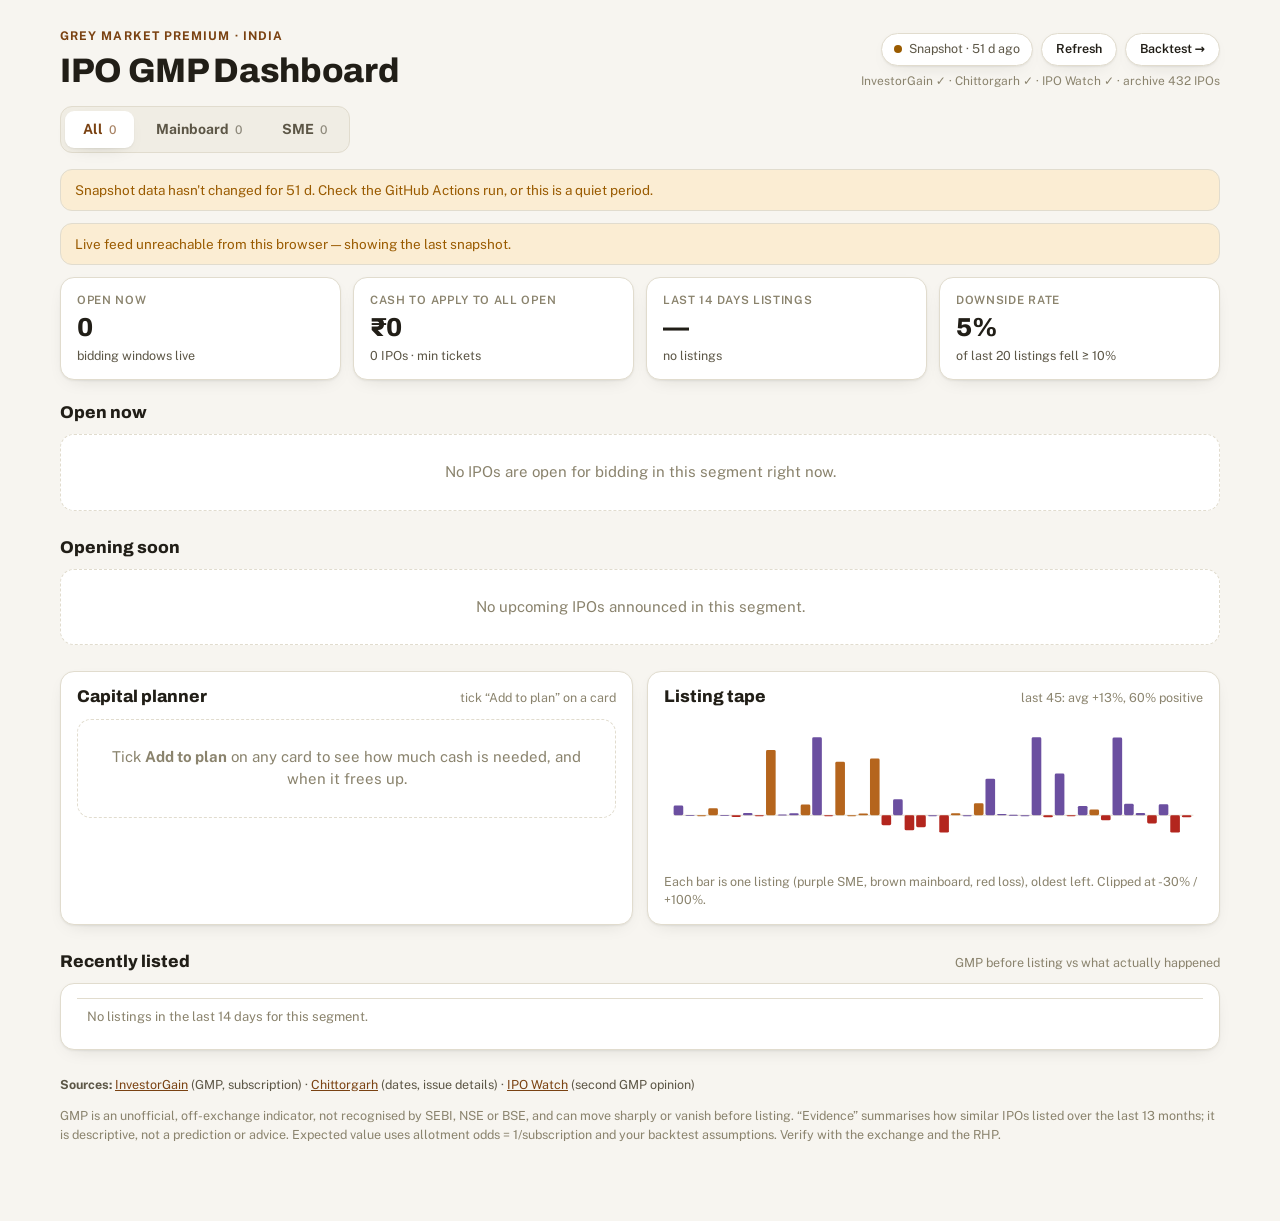
==== index.html @ 34627a01 "Upgrade dashboard and backtest: segment-split, factors, evidence cards - build_archive.py: parse fin" ====
<!doctype html>
<html lang="en">
<head>
<meta charset="utf-8">
<meta name="viewport" content="width=device-width,initial-scale=1">
<title>IPO GMP Dashboard</title>
<meta name="description" content="Live grey market premium, allotment odds and historical evidence for Indian mainboard and SME IPOs.">
<link rel="preconnect" href="https://fonts.googleapis.com">
<link rel="preconnect" href="https://fonts.gstatic.com" crossorigin>
<link href="https://fonts.googleapis.com/css2?family=Archivo:wght@600;700;800&family=Public+Sans:wght@400;500;600;700&family=IBM+Plex+Mono:wght@500;600&display=swap" rel="stylesheet">
<style>
:root{
  --bg:#F7F5F0;--surface:#fff;--alt:#F0EDE4;--line:#E1DCCE;
  --ink:#211E17;--ink2:#5C5646;--ink3:#8A836D;
  --accent:#B5651D;--accent-ink:#7A4212;--accent-soft:#F1E1CB;
  --good:#1E8E5A;--good-soft:#DCF3E7;--bad:#B3261E;--bad-soft:#F8DEDC;
  --warn:#9A5B00;--warn-soft:#FBEDD3;--blue:#2563EB;--blue-soft:#DCE6FD;--sme:#6B4FA0;--sme-soft:#EAE3F6;
  --shadow:0 1px 2px rgba(33,30,23,.06),0 6px 20px -12px rgba(33,30,23,.25);
}
@media (prefers-color-scheme:dark){:root{
  --bg:#17150F;--surface:#1F1C15;--alt:#272319;--line:#38321F;
  --ink:#F3EFE4;--ink2:#C7C0AC;--ink3:#9A9279;
  --accent:#E0913E;--accent-ink:#F6C387;--accent-soft:#3A2A15;
  --good:#4ADE80;--good-soft:#173423;--bad:#F2857D;--bad-soft:#3A1E1B;
  --warn:#E3B34A;--warn-soft:#3A2C10;--blue:#7FA8FF;--blue-soft:#1B2740;--sme:#B7A0F0;--sme-soft:#2A2340;
  --shadow:0 1px 2px rgba(0,0,0,.3),0 6px 20px -12px rgba(0,0,0,.6);
}}
*{box-sizing:border-box}
html,body{margin:0}
body{background:var(--bg);color:var(--ink);font:15px/1.5 "Public Sans",ui-sans-serif,system-ui,-apple-system,sans-serif;-webkit-font-smoothing:antialiased}
.num{font-family:"IBM Plex Mono",ui-monospace,Menlo,monospace;font-variant-numeric:tabular-nums}
a{color:var(--accent-ink)}
button{font:inherit;color:inherit}
:focus-visible{outline:2px solid var(--accent);outline-offset:2px}
.wrap{max-width:1200px;margin:0 auto;padding:24px 20px 64px}
h1{font:800 clamp(26px,3.4vw,34px)/1.15 Archivo,system-ui,sans-serif;letter-spacing:-.01em;margin:4px 0 0}
h2{font:800 17px/1.3 Archivo,system-ui,sans-serif;margin:0}
.eyebrow{font-size:12px;letter-spacing:.09em;text-transform:uppercase;color:var(--accent-ink);font-weight:700}
.sub{font-size:12.5px;color:var(--ink3)}
.muted{color:var(--ink3)}

/* top */
.top{display:flex;flex-wrap:wrap;gap:16px;align-items:flex-end;justify-content:space-between;margin-bottom:16px}
.status-box{display:flex;flex-direction:column;align-items:flex-end;gap:6px}
.pills{display:flex;flex-wrap:wrap;gap:8px;justify-content:flex-end}
.pill-live{display:inline-flex;align-items:center;gap:7px;background:var(--surface);border:1px solid var(--line);border-radius:100px;padding:6px 12px;font-size:12.5px;color:var(--ink2);box-shadow:var(--shadow)}
.dot{width:8px;height:8px;border-radius:50%;background:var(--ink3)}
.dot.on{background:var(--good);animation:pulse 2.4s ease-in-out infinite}
.dot.warn{background:var(--warn)}
@keyframes pulse{50%{opacity:.35}}
@media (prefers-reduced-motion:reduce){.dot.on{animation:none}}
.btn{border:1px solid var(--line);background:var(--surface);border-radius:100px;padding:6px 14px;font-size:12.5px;font-weight:600;cursor:pointer;box-shadow:var(--shadow);text-decoration:none;color:var(--ink)}
.btn:hover{border-color:var(--accent)}
.btn[aria-busy=true]{opacity:.6;pointer-events:none}
.src{font-size:12px;color:var(--ink3)}
.src .bad{color:var(--bad);font-weight:600}
.banner{background:var(--warn-soft);color:var(--warn);border:1px solid var(--line);border-radius:12px;padding:10px 14px;font-size:13.5px;margin-bottom:12px}

/* segment toggle */
.tabs{display:inline-flex;background:var(--alt);border:1px solid var(--line);border-radius:12px;padding:4px;gap:4px;margin-bottom:16px}
.tabs button{border:0;background:transparent;color:var(--ink2);font-weight:700;font-size:14px;padding:8px 18px;border-radius:9px;cursor:pointer}
.tabs button.on{background:var(--surface);color:var(--accent-ink);box-shadow:var(--shadow)}
.tabs .c{font-weight:500;opacity:.65;margin-left:6px;font-size:12px}

/* pulse */
.pulse{display:grid;grid-template-columns:repeat(4,1fr);gap:12px;margin-bottom:22px}
@media (max-width:860px){.pulse{grid-template-columns:repeat(2,1fr)}}
.tile{background:var(--surface);border:1px solid var(--line);border-radius:14px;padding:14px 16px;box-shadow:var(--shadow);display:flex;flex-direction:column;gap:3px;min-width:0}
.tile .l{font-size:11.5px;color:var(--ink3);text-transform:uppercase;letter-spacing:.06em;font-weight:600}
.tile .v{font:800 26px/1.2 Archivo,sans-serif}
.tile .h{font-size:12.5px;color:var(--ink2);overflow:hidden;text-overflow:ellipsis;white-space:nowrap}
.good{color:var(--good)}.bad{color:var(--bad)}

/* sections */
.sec{margin-bottom:26px}
.sec-h{display:flex;align-items:baseline;gap:10px;margin:0 0 10px}
.sec-h .sub{margin-left:auto}
.cards{display:grid;grid-template-columns:repeat(auto-fill,minmax(min(330px,100%),1fr));gap:14px}
.cards>*,.two>*,.panel{min-width:0}
.card{background:var(--surface);border:1px solid var(--line);border-top:4px solid var(--accent);border-radius:14px;box-shadow:var(--shadow);padding:14px 16px;display:flex;flex-direction:column;gap:10px;min-width:0}
.card.sme{border-top-color:var(--sme)}
.card.compact{gap:6px}
.c-head{display:flex;flex-wrap:wrap;gap:6px 10px;align-items:baseline}
.c-name{font:800 17px/1.25 Archivo,sans-serif;overflow-wrap:anywhere}
.tag{font-size:11px;font-weight:700;padding:2px 8px;border-radius:100px;white-space:nowrap}
.t-main{background:var(--accent-soft);color:var(--accent-ink)}
.t-sme{background:var(--sme-soft);color:var(--sme)}
.when{margin-left:auto;font-size:12.5px;font-weight:700;color:var(--blue)}
.when.hot{color:var(--bad)}
.gmp{display:flex;flex-wrap:wrap;align-items:baseline;gap:8px 10px}
.gmp .big{font:800 30px/1 "IBM Plex Mono",monospace}
.chg{font-size:12.5px;font-weight:700;padding:2px 9px;border-radius:6px}
.pos{background:var(--good-soft);color:var(--good)}.neg{background:var(--bad-soft);color:var(--bad)}.zero{background:var(--alt);color:var(--ink3)}
.up{color:var(--good)}.dn{color:var(--bad)}
.meter{height:6px;border-radius:6px;background:var(--alt);overflow:hidden}
.meter i{display:block;height:100%;background:var(--accent)}
.meter-l{display:flex;justify-content:space-between;font-size:12px;color:var(--ink2);margin-bottom:3px}
.mini{display:grid;grid-template-columns:1fr 1fr;gap:4px 14px;font-size:12.5px;margin:0}
.mini dt{color:var(--ink3);font-size:11px;text-transform:uppercase;letter-spacing:.04em}
.mini dd{margin:0 0 4px;font-weight:600}
.evidence{font-size:12.5px;color:var(--ink2);background:var(--alt);border-radius:10px;padding:8px 10px;margin:0}
.evidence b{color:var(--ink)}
.flags{display:flex;flex-wrap:wrap;gap:6px}
.flag{font-size:11.5px;font-weight:600;padding:2px 9px;border-radius:100px;border:1px solid var(--line);color:var(--ink2)}
.flag.warn{background:var(--warn-soft);color:var(--warn);border-color:transparent}
.flag.bad{background:var(--bad-soft);color:var(--bad);border-color:transparent}
.flag.ok{background:var(--good-soft);color:var(--good);border-color:transparent}
.c-foot{display:flex;align-items:center;justify-content:space-between;gap:8px;font-size:12.5px;margin-top:auto}
.plan{display:inline-flex;gap:6px;align-items:center;cursor:pointer;font-weight:600}
.empty{padding:26px;text-align:center;color:var(--ink3);background:var(--surface);border:1px dashed var(--line);border-radius:14px}

/* tables + planner + tape */
.panel{background:var(--surface);border:1px solid var(--line);border-radius:14px;box-shadow:var(--shadow);padding:14px 16px}
.scroll{overflow-x:auto}
table{border-collapse:collapse;width:100%;font-size:13px}
th{font-size:11px;text-transform:uppercase;letter-spacing:.05em;color:var(--ink3);text-align:right;padding:8px 10px;background:var(--alt);white-space:nowrap}
td{padding:8px 10px;border-top:1px solid var(--line);text-align:right;white-space:nowrap}
th:first-child,td:first-child{text-align:left}
svg{width:100%;height:auto;display:block}
.two{display:grid;grid-template-columns:1fr 1fr;gap:14px}
@media (max-width:860px){.two{grid-template-columns:1fr}}
.sources{margin-top:22px;font-size:12.5px;color:var(--ink2)}
.sources .fine{color:var(--ink3)}
</style>
</head>
<body>
<div class="wrap">
  <header class="top">
    <div>
      <span class="eyebrow">Grey Market Premium &middot; India</span>
      <h1>IPO GMP Dashboard</h1>
    </div>
    <div class="status-box">
      <div class="pills">
        <span class="pill-live"><span class="dot" id="liveDot"></span><span id="liveTxt">Loading&hellip;</span></span>
        <button class="btn" id="refreshBtn" type="button">Refresh</button>
        <a class="btn" href="backtest.html">Backtest &rarr;</a>
      </div>
      <div class="src" id="srcLine"></div>
    </div>
  </header>

  <div class="tabs" id="seg" role="tablist" aria-label="Segment"></div>
  <div id="banner"></div>
  <section class="pulse" id="pulse" aria-label="Market pulse"></section>

  <section class="sec"><div class="sec-h"><h2>Open now</h2><span class="sub" id="openSub"></span></div><div class="cards" id="open"></div></section>
  <section class="sec"><div class="sec-h"><h2>Opening soon</h2><span class="sub" id="soonSub"></span></div><div class="cards" id="soon"></div></section>
  <section class="sec" id="awaitSec"><div class="sec-h"><h2>Closed, awaiting listing</h2></div><div class="cards" id="await"></div></section>

  <section class="sec two">
    <div class="panel"><div class="sec-h"><h2>Capital planner</h2><span class="sub">tick &ldquo;Add to plan&rdquo; on a card</span></div><div id="planner"></div></div>
    <div class="panel"><div class="sec-h"><h2>Listing tape</h2><span class="sub" id="tapeSub"></span></div><div id="tape"></div></div>
  </section>

  <section class="sec">
    <div class="sec-h"><h2>Recently listed</h2><span class="sub">GMP before listing vs what actually happened</span></div>
    <div class="panel scroll"><table id="listed"></table></div>
  </section>

  <div class="sources">
    <p><b>Sources:</b>
      <a href="https://www.investorgain.com/report/ipo-gmp-live/331/" target="_blank" rel="noopener">InvestorGain</a> (GMP, subscription) &middot;
      <a href="https://www.chittorgarh.com/" target="_blank" rel="noopener">Chittorgarh</a> (dates, issue details) &middot;
      <a href="https://ipowatch.in/ipo-grey-market-premium-latest-ipo-gmp/" target="_blank" rel="noopener">IPO Watch</a> (second GMP opinion)</p>
    <p class="fine">GMP is an unofficial, off-exchange indicator, not recognised by SEBI, NSE or BSE, and can move sharply or vanish before listing. &ldquo;Evidence&rdquo; summarises how similar IPOs listed over the last 13 months; it is descriptive, not a prediction or advice. Expected value uses allotment odds = 1/subscription and your backtest assumptions. Verify with the exchange and the RHP.</p>
  </div>
</div>

<script src="backtest.js"></script>
<script>
"use strict";
const B = window.Backtest;
const IST = "Asia/Kolkata", SNAP_EVERY = 5 * 60e3, LIVE_EVERY = 3 * 60e3, STALE_HOURS = 36;
const S = { snap: null, snapIpos: [], hist: {}, archive: [], rows: [], ipos: [], seg: "All",
  live: { on: true, ok: null, at: null, map: null }, plan: new Set() };
try { S.seg = localStorage.getItem("ipo-seg") || "All"; S.plan = new Set(JSON.parse(localStorage.getItem("ipo-plan") || "[]")); } catch (e) {}
const save = () => { try { localStorage.setItem("ipo-seg", S.seg); localStorage.setItem("ipo-plan", JSON.stringify([...S.plan])); } catch (e) {} };

/* ---------- helpers ---------- */
const $ = (id) => document.getElementById(id);
const esc = (s) => String(s ?? "").replace(/[&<>"']/g, (c) => ({ "&": "&amp;", "<": "&lt;", ">": "&gt;", '"': "&quot;", "'": "&#39;" }[c]));
const todayIST = () => new Intl.DateTimeFormat("en-CA", { timeZone: IST }).format(new Date());
const dnum = (iso) => Math.floor(Date.UTC(+iso.slice(0, 4), +iso.slice(5, 7) - 1, +iso.slice(8, 10)) / 864e5);
const dd = (iso) => iso ? new Date(iso + "T00:00:00Z").toLocaleDateString("en-IN", { day: "numeric", month: "short", timeZone: "UTC" }) : null;
const inr = (n) => n == null || isNaN(n) ? "—" : (n < 0 ? "-" : "") + "₹" + Math.abs(Number(n)).toLocaleString("en-IN", { maximumFractionDigits: Math.abs(n) < 100 && n % 1 ? 2 : 0 });
const cr = (n) => n == null ? "—" : "₹" + Number(n).toLocaleString("en-IN", { maximumFractionDigits: n >= 100 ? 0 : 1 }) + " Cr";
const pc = (n, d = 1) => n == null || isNaN(n) ? "—" : (n > 0 ? "+" : "") + n.toFixed(d) + "%";
const pr = (x) => x == null ? "—" : (x * 100).toFixed(0) + "%";
const sgn = (n) => n > 0 ? "pos" : n < 0 ? "neg" : "zero";
const ago = (ms) => { const m = Math.max(0, Math.round(ms / 60e3)); return m < 1 ? "just now" : m < 60 ? m + " min ago" : m < 2880 ? Math.round(m / 60) + " h ago" : Math.round(m / 1440) + " d ago"; };
const plain = (h) => new DOMParser().parseFromString(h || "", "text/html").body.textContent.replace(/\s+/g, " ").trim();
const num = (s) => { const m = String(s ?? "").match(/-?\d[\d,]*\.?\d*/); return m ? parseFloat(m[0].replace(/,/g, "")) : null; };
const safeUrl = (u) => { if (!u) return null; if (u.startsWith("/")) u = "https://ipowatch.in" + u; return /^https:\/\/(www\.)?(chittorgarh\.com|investorgain\.com|ipowatch\.in)\//.test(u) ? u : null; };
function span(a, b) { const [x, y] = [dd(a), dd(b)]; if (!x || !y) return x || y || ""; const [dx, mx] = x.split(" "), [dy, my] = y.split(" "); return mx === my ? `${dx}–${dy} ${my}` : `${x}–${y}`; }
function rel(iso, t) { const d = dnum(iso) - dnum(t); return d === 0 ? "today" : d === 1 ? "tomorrow" : d > 1 ? "in " + d + " days" : -d + " d ago"; }

function cfg() {
  let u = {}; try { u = JSON.parse(localStorage.getItem("ipo-bt-prefs2") || "{}"); } catch (e) {}
  return { ticket: { Mainboard: +u.ticketM || 15000, SME: +u.ticketS || 120000 }, accounts: Math.max(1, +u.accounts || 1),
    allot: { Mainboard: 0.25, SME: 0.08 }, useSub: true, slippagePct: { Mainboard: +u.slipM || 0.5, SME: +u.slipS || 2 },
    brokerage: +u.brokerage || 20, applyTax: false, mcRuns: 0 };
}

function statusOf(p, t) {
  if (p.listing_price != null) return "listed";
  if (p.listing && t >= p.listing) return "listed";
  if (p.open && t < p.open) return "upcoming";
  if (p.close && t <= p.close) return p.open ? "open" : "upcoming";
  if (p.close && t > p.close) return "closed";
  return p.status || "upcoming";
}
function derive(p, t) {
  p.st = statusOf(p, t);
  p.pctv = p.gmp_pct ?? (p.price && p.gmp != null ? p.gmp / p.price * 100 : null);
  return p;
}
function trendOf(p) {
  const pts = S.hist[p.id];
  if (!pts || pts.length < 2 || p.gmp == null) return null;
  const prev = pts.slice().reverse().find((x) => x[1] !== p.gmp);
  return prev ? p.gmp - prev[1] : null;
}
function differs(p) {
  const a = p.gmp, b = p.gmp_alt && p.gmp_alt.gmp;
  return a != null && b != null && Math.abs(a - b) >= 5 && Math.abs(a - b) / Math.max(Math.abs(a), Math.abs(b), 1) > 0.2;
}

/* ---------- data ---------- */
async function loadSnapshot() {
  const bust = "?t=" + Date.now();
  const [a, b] = await Promise.allSettled([
    fetch("ipo.json" + bust, { cache: "no-store" }).then((r) => { if (!r.ok) throw new Error(r.status); return r.json(); }),
    fetch("history.json" + bust, { cache: "no-store" }).then((r) => r.ok ? r.json() : {}),
  ]);
  if (a.status === "fulfilled") { S.snap = a.value; S.snapIpos = a.value.ipos || []; } else if (!S.snap) S.snap = { error: String(a.reason) };
  if (b.status === "fulfilled") S.hist = b.value;
}
async function loadArchive() {
  try {
    const r = await fetch("archive.json?t=" + Math.floor(Date.now() / 3.6e6), { cache: "no-store" });
    S.archive = (await r.json()).records || [];
    S.rows = B.ledger(S.archive, cfg());
  } catch (e) { S.archive = []; S.rows = []; }
}
async function loadLive() {
  if (!S.live.on) return;
  const [y, m] = todayIST().split("-").map(Number);
  const fy = m >= 4 ? `${y}-${String(y + 1).slice(2)}` : `${y - 1}-${String(y).slice(2)}`;
  const url = `https://webnodejs.investorgain.com/cloud/v2/report/data-read/331/1/${m}/${y}/${fy}/0/all?search=&v=1`;
  try {
    const ctl = new AbortController(); const to = setTimeout(() => ctl.abort(), 15000);
    const r = await fetch(url, { cache: "no-store", signal: ctl.signal }); clearTimeout(to);
    const j = await r.json();
    if (j.msg !== 1) throw new Error("bad response");
    const map = new Map();
    for (const row of j.reportTableData) {
      const g = plain(row.GMP), rng = g.match(/(-?[\d.]+)\s*↓\s*\/\s*(-?[\d.]+)\s*↑/), mg = g.match(/₹\s*(-?[\d,.]+)/);
      const lst = plain(row.Name).match(/L@\s*([\d.]+)\s*\(\s*([-+]?[\d.]+)\s*%/);
      map.set(row["~id"], {
        ig_id: row["~id"], name: row["~ipo_name"], segment: row["~ipo_category1"] === "SME" ? "SME" : "Mainboard",
        gmp: mg ? num(mg[1]) : 0, gmp_pct: num(row["~gmp_percent_calc"]), gmp_low: rng ? +rng[1] : null, gmp_high: rng ? +rng[2] : null,
        subscription_x: num(row.Sub), price: num(row["Price (₹)"]), lot: num(row.Lot), issue_size_cr: num(row["IPO Size"]),
        open: row["~Srt_Open"], close: row["~Srt_Close"], listing: row["~Str_Listing"], gmp_updated: plain(row["Updated-On"]),
        listing_price: lst ? +lst[1] : null, listing_gain_pct: lst ? +lst[2] : null,
      });
    }
    S.live.map = map; S.live.ok = true; S.live.at = Date.now();
  } catch (e) { S.live.ok = false; }
}
function compose() {
  const t = todayIST(), out = S.snapIpos.map((p) => ({ ...p }));
  if (S.live.ok && S.live.map) {
    const byId = new Map(out.filter((p) => p.ig_id).map((p) => [p.ig_id, p]));
    for (const [id, L] of S.live.map) {
      const p = byId.get(id);
      if (p) for (const k of ["gmp", "gmp_pct", "gmp_low", "gmp_high", "subscription_x", "gmp_updated", "listing_price", "listing_gain_pct"]) { if (L[k] != null) p[k] = L[k]; }
      else if (!(L.listing && dnum(t) - dnum(L.listing) > 14)) out.push({ ...L, id: "ig" + id, liveOnly: true });
    }
  }
  S.ipos = out.map((p) => derive(p, t));
}

/* ---------- analytics ---------- */
function estimate(p) {
  if (!p.price || p.gmp == null) return null;
  const c = cfg(), mult = p.segment === "SME" ? 2 : 1;
  if (p.lot) c.ticket = { ...c.ticket, [p.segment]: p.lot * mult * p.price };
  const r = B.ledger([{ id: "x", segment: p.segment, price: p.price, listing_price: p.price + p.gmp, listing_gain_pct: p.gmp / p.price * 100,
    sub_final: p.subscription_x > 0 ? p.subscription_x : null, close: p.close || todayIST() }], c)[0];
  return r ? { shares: r.shares, invested: r.invested, p: r.p, known: r.pKnown, netAllot: r.netAllot, ev: r.p * r.netAllot } : null;
}
function flagsOf(p, ev) {
  const f = [];
  if (p.gmp != null && p.pctv <= 0) f.push(["No grey premium", "bad"]);
  const tr = trendOf(p);
  if (tr != null && tr < 0) f.push(["GMP falling", "warn"]);
  if (differs(p)) f.push(["Sources disagree", "warn"]);
  if (p.subscription_x != null && p.subscription_x < 1 && p.st === "open" && p.close === todayIST()) f.push(["Under-subscribed on last day", "warn"]);
  if (p.ofs_cr != null && p.issue_size_cr && p.ofs_cr / p.issue_size_cr > 0.75) f.push(["Mostly offer-for-sale", "warn"]);
  if (p.segment === "SME" && p.issue_size_cr != null && p.issue_size_cr < 30) f.push(["Very small SME issue", "warn"]);
  if (p.pe != null && p.pe > 80) f.push([`High P/E ${p.pe}x`, "warn"]);
  if (ev && ev.thin) f.push(["Thin evidence", "warn"]);
  if (p.anchor) f.push(["Anchor book ✓", "ok"]);
  if (p.rating >= 4) f.push([`Rated ${p.rating}/5`, "ok"]);
  return f;
}

/* ---------- render ---------- */
const inSeg = (p) => S.seg === "All" || p.segment === S.seg;
const segName = (p) => p.segment === "SME" ? "SME" : "Mainboard";

function card(p, t, compact) {
  const est = estimate(p), ev = p.gmp != null && p.pctv != null && S.rows.length ? B.similar(S.rows, p.segment, p.pctv, 8) : null;
  const tr = trendOf(p), sme = p.segment === "SME";
  let when = "";
  if (p.st === "open") when = p.close === t ? "Closes today" : "Closes " + dd(p.close) + " (" + rel(p.close, t) + ")";
  else if (p.st === "upcoming") when = p.open ? "Opens " + rel(p.open, t) : "Dates TBA";
  else if (p.st === "closed") when = p.listing ? "Lists " + dd(p.listing) : "Awaiting listing";
  const sub = p.subscription_x;
  const subBlock = p.st === "upcoming" ? "" : `<div><div class="meter-l"><span>Subscribed${p.st === "open" ? " so far" : ""}</span><span class="num"><b>${sub == null ? "—" : sub + "x"}</b>${sub > 1 ? ` · odds ≈ 1 in ${Math.round(sub)}` : sub != null ? (p.st === "open" && p.close !== t ? " · early, demand builds on last day" : " · allotment near-certain") : ""}</span></div>`
    + `<div class="meter"><i style="width:${sub == null ? 0 : Math.min(100, Math.log10(sub + 1) / Math.log10(301) * 100)}%"></i></div></div>`;
  const evText = p.gmp == null ? '<span class="muted">No GMP quoted yet, so no comparable evidence.</span>'
    : !ev || !ev.n ? '<span class="muted">No comparable listed IPOs in the archive yet.</span>'
      : `<b>${ev.n} similar ${segName(p)} IPOs</b> (listing-eve GMP within ±${ev.tol} pts of ${pc(p.pctv, 0)}): average listing ${pc(ev.avg, 0)}, median ${pc(ev.median, 0)}, <b>${pr(ev.posRate)} listed positive</b>; middle 80% ran ${pc(ev.p10, 0)} to ${pc(ev.p90, 0)}.${ev.thin ? " Thin sample." : ""}`;
  const fl = flagsOf(p, ev).map(([x, k]) => `<span class="flag ${k}">${esc(x)}</span>`).join("");
  const ticket = est ? est.invested : null;
  const evRow = est ? `<dd class="${est.ev >= 0 ? "good" : "bad"}">${inr(est.ev)} <span class="sub">(${pr(est.p)} odds${est.known ? (p.st === "open" && p.close !== t ? " now, will fall" : "") : ", assumed"})</span></dd>` : "<dd>—</dd>";
  const link = safeUrl(p.ch_url) || safeUrl(p.ig_url) || safeUrl(p.iw_url);
  const gmpBlock = p.gmp == null ? '<div class="gmp"><span class="big num muted">—</span><span class="sub">no GMP yet</span></div>'
    : `<div class="gmp"><span class="big num">${inr(p.gmp)}</span><span class="chg ${sgn(p.pctv)} num">${pc(p.pctv)}</span>`
      + (tr ? `<span class="sub ${tr > 0 ? "up" : "dn"}">${tr > 0 ? "▲" : "▼"} ${inr(Math.abs(tr))} since last change</span>` : "")
      + (p.gmp_alt ? `<span class="sub">${esc(p.gmp_alt.source)} ${inr(p.gmp_alt.gmp)}</span>` : "") + `</div>`;
  return `<article class="card ${sme ? "sme" : ""} ${compact ? "compact" : ""}">
    <div class="c-head"><span class="c-name">${esc(p.name)}</span><span class="tag ${sme ? "t-sme" : "t-main"}">${esc(p.exchange || segName(p))}</span><span class="when ${p.close === t && p.st === "open" ? "hot" : ""}">${esc(when)}</span></div>
    ${gmpBlock}${subBlock}
    <dl class="mini num"><div><dt>Price band</dt><dd>${p.price_low && p.price_high && p.price_low !== p.price_high ? inr(p.price_low) + "–" + inr(p.price_high) : inr(p.price)}</dd></div>
      <div><dt>Ticket (min)</dt><dd>${ticket ? inr(ticket) : "—"}</dd></div>
      <div><dt>Est. listing</dt><dd>${p.gmp != null && p.price ? inr(p.price + p.gmp) : "—"}</dd></div>
      <div><dt>Expected / application</dt>${evRow}</div>
      <div><dt>Issue size</dt><dd>${cr(p.issue_size_cr)}</dd></div>
      <div><dt>Dates</dt><dd>${p.open ? span(p.open, p.close) : "TBA"}${p.listing ? " · L " + dd(p.listing) : ""}</dd></div></dl>
    <p class="evidence">${evText}</p>
    <div class="flags">${fl}</div>
    <div class="c-foot"><label class="plan"><input type="checkbox" data-plan="${esc(p.id)}" ${S.plan.has(p.id) ? "checked" : ""}> Add to plan</label>${link ? `<a href="${link}" target="_blank" rel="noopener">Details ↗</a>` : ""}</div>
  </article>`;
}

function renderPulse(t) {
  const act = S.ipos.filter((p) => inSeg(p) && (p.st === "open" || p.st === "upcoming"));
  const open = act.filter((p) => p.st === "open"), closing = open.filter((p) => p.close === t).length;
  const need = open.reduce((s, p) => { const e = estimate(p); return s + (e ? e.invested : cfg().ticket[p.segment]); }, 0) * cfg().accounts;
  const cut = dnum(t) - 14;
  const recent = S.rows.filter((r) => (S.seg === "All" || r.segment === S.seg) && r.gainPct != null && dnum(r.listing) >= cut);
  const last20 = S.rows.filter((r) => (S.seg === "All" || r.segment === S.seg) && r.gainPct != null).slice(-20);
  const avg = recent.length ? recent.reduce((s, r) => s + r.gainPct, 0) / recent.length : null;
  const pos = recent.length ? recent.filter((r) => r.gainPct > 0).length / recent.length : null;
  const dn10 = last20.length ? last20.filter((r) => r.gainPct <= -10).length / last20.length : null;
  const tiles = [
    ["Open now", open.length, closing ? closing + " closing today" : "bidding windows live"],
    ["Cash to apply to all open", inr(need), `${open.length} IPO${open.length === 1 ? "" : "s"} · min tickets`],
    ["Last 14 days listings", avg == null ? "—" : pc(avg, 0), recent.length ? `${recent.length} IPOs · ${pr(pos)} listed positive` : "no listings", avg > 0 ? "good" : avg < 0 ? "bad" : ""],
    ["Downside rate", dn10 == null ? "—" : pr(dn10), `of last ${last20.length} listings fell ≥ 10%`, dn10 > 0.25 ? "bad" : ""],
  ];
  $("pulse").innerHTML = tiles.map(([l, v, h, c]) => `<div class="tile"><span class="l">${esc(l)}</span><span class="v ${c || ""}">${esc(v)}</span><span class="h">${esc(h)}</span></div>`).join("");
}

function renderSections(t) {
  const by = (st) => S.ipos.filter((p) => inSeg(p) && p.st === st)
    .sort((a, b) => (b.pctv ?? -999) - (a.pctv ?? -999) || a.name.localeCompare(b.name));
  const fill = (id, list, compact, emptyMsg) => { $(id).innerHTML = list.length ? list.map((p) => card(p, t, compact)).join("") : `<div class="empty" style="grid-column:1/-1">${emptyMsg}</div>`; };
  const open = by("open"), soon = by("upcoming"), closed = by("closed");
  fill("open", open, false, "No IPOs are open for bidding in this segment right now.");
  fill("soon", soon, true, "No upcoming IPOs announced in this segment.");
  $("awaitSec").hidden = !closed.length;
  fill("await", closed, true, "");
  $("openSub").textContent = open.length ? "sorted by GMP %" : "";
  $("soonSub").textContent = soon.length ? `${soon.length} announced` : "";
}

function lineChart(pts, label) {
  if (pts.length < 2) return '<div class="sub">Nothing to chart yet.</div>';
  const W = 560, H = 150, L = 64, R = 10, T = 8, Bm = 22;
  const xs = pts.map((p) => dnum(p[0])), ys = pts.map((p) => p[1]);
  const x0 = Math.min(...xs), x1 = Math.max(...xs), y1 = Math.max(1, ...ys);
  const X = (x) => L + (x - x0) / Math.max(1, x1 - x0) * (W - L - R), Y = (y) => T + (1 - y / y1) * (H - T - Bm);
  const d = pts.map((p, i) => `${i ? "L" : "M"}${X(dnum(p[0])).toFixed(1)} ${Y(p[1]).toFixed(1)}`).join("");
  return `<svg viewBox="0 0 ${W} ${H}" role="img" aria-label="${esc(label)}"><line x1="${L}" x2="${W - R}" y1="${Y(0)}" y2="${Y(0)}" stroke="var(--line)"/>`
    + `<text x="${L - 6}" y="${Y(y1) + 4}" text-anchor="end" font-size="10" fill="var(--ink3)">${inr(y1)}</text>`
    + `<path d="${d}L${X(x1)} ${Y(0)}L${X(x0)} ${Y(0)}Z" fill="var(--accent-soft)"/><path d="${d}" fill="none" stroke="var(--accent)" stroke-width="2"/>`
    + `<text x="${L}" y="${H - 5}" font-size="10" fill="var(--ink3)">${dd(pts[0][0])}</text><text x="${W - R}" y="${H - 5}" text-anchor="end" font-size="10" fill="var(--ink3)">${dd(pts[pts.length - 1][0])}</text></svg>`;
}

function renderPlanner(t) {
  const items = S.ipos.filter((p) => S.plan.has(p.id) && (p.st === "open" || p.st === "upcoming" || p.st === "closed"));
  if (!items.length) { $("planner").innerHTML = '<div class="empty">Tick <b>Add to plan</b> on any card to see how much cash is needed, and when it frees up.</div>'; return; }
  const c = cfg();
  const rows = items.map((p) => {
    const e = estimate(p), amt = (e ? e.invested : c.ticket[p.segment]) * c.accounts;
    const bid = p.close && p.close >= t ? p.close : t, listing = p.listing || B.addWd(bid, 3);
    return { p, amt, bid, refund: B.addWd(bid, 2), release: B.addWd(listing, 1) };
  }).sort((a, b) => a.bid < b.bid ? -1 : 1);
  const lo = Math.min(...rows.map((r) => dnum(r.bid))), hi = Math.max(...rows.map((r) => dnum(r.release)));
  const pts = []; let peak = 0, peakDay = null;
  for (let d = lo; d <= hi; d++) {
    const iso = new Date(d * 864e5).toISOString().slice(0, 10);
    const v = rows.reduce((s, r) => s + (d >= dnum(r.bid) && d < dnum(r.release) ? r.amt : 0), 0);
    pts.push([iso, v]);
    if (v > peak) { peak = v; peakDay = iso; }
  }
  $("planner").innerHTML = `<div class="sub" style="margin-bottom:6px">Worst case: allotted in every IPO, funds locked until sale proceeds (listing + 1 day). Peak <b>${inr(peak)}</b> on ${dd(peakDay)}.</div>`
    + lineChart(pts, "capital blocked by day")
    + `<div class="scroll"><table style="margin-top:8px"><thead><tr><th>IPO</th><th>Amount</th><th>Bid by</th><th>Refund if no allotment</th><th>Free after listing</th></tr></thead><tbody>`
    + rows.map((r) => `<tr class="num"><td style="font-family:inherit">${esc(r.p.name)}</td><td>${inr(r.amt)}</td><td>${dd(r.bid)}</td><td>${dd(r.refund)}</td><td>${dd(r.release)}</td></tr>`).join("") + "</tbody></table></div>";
}

function renderTape() {
  const rows = S.rows.filter((r) => (S.seg === "All" || r.segment === S.seg) && r.gainPct != null).slice().sort((a, b) => a.listing < b.listing ? -1 : 1).slice(-45);
  if (rows.length < 5) { $("tape").innerHTML = '<div class="sub">Archive still loading or too small.</div>'; $("tapeSub").textContent = ""; return; }
  const W = 560, H = 160, mid = 100, sc = (g) => Math.max(-30, Math.min(100, g)) * 0.9;
  const bw = (W - 20) / rows.length;
  const bars = rows.map((r, i) => {
    const h = Math.abs(sc(r.gainPct)), x = 10 + i * bw, y = r.gainPct >= 0 ? mid - h : mid;
    return `<rect x="${x.toFixed(1)}" y="${y.toFixed(1)}" width="${(bw - 2).toFixed(1)}" height="${Math.max(1, h).toFixed(1)}" rx="1.5" fill="${r.gainPct >= 0 ? (r.segment === "SME" ? "var(--sme)" : "var(--accent)") : "var(--bad)"}"><title>${esc(r.name)} ${pc(r.gainPct, 0)} (${r.listing})</title></rect>`;
  }).join("");
  const avg = rows.reduce((s, r) => s + r.gainPct, 0) / rows.length;
  $("tape").innerHTML = `<svg viewBox="0 0 ${W} ${H}" role="img" aria-label="Listing gains of the last ${rows.length} IPOs"><line x1="10" x2="${W - 10}" y1="${mid}" y2="${mid}" stroke="var(--line)"/>${bars}</svg>`
    + `<div class="sub">Each bar is one listing (purple SME, brown mainboard, red loss), oldest left. Clipped at -30% / +100%.</div>`;
  $("tapeSub").textContent = `last ${rows.length}: avg ${pc(avg, 0)}, ${pr(rows.filter((r) => r.gainPct > 0).length / rows.length)} positive`;
}

function renderListed(t) {
  const cut = dnum(t) - 14;
  const list = S.ipos.filter((p) => inSeg(p) && p.st === "listed" && p.listing && dnum(p.listing) >= cut)
    .sort((a, b) => (a.listing < b.listing ? 1 : -1));
  if (!list.length) { $("listed").innerHTML = '<tbody><tr><td class="muted">No listings in the last 14 days for this segment.</td></tr></tbody>'; return; }
  $("listed").innerHTML = `<thead><tr><th>IPO</th><th>Segment</th><th>Listed</th><th>Issue → listing</th><th>Listing gain</th><th>GMP at listing</th><th>GMP miss</th><th>Subscribed</th></tr></thead><tbody>`
    + list.slice(0, 25).map((p) => {
      const gmpPct = p.pctv, g = p.listing_gain_pct;
      const miss = gmpPct != null && g != null ? gmpPct - g : null;
      return `<tr class="num"><td style="font-family:inherit">${esc(p.name)}</td><td>${p.segment === "SME" ? "SME" : "Main"}</td><td>${dd(p.listing)}</td>`
        + `<td>${inr(p.price)} → ${p.listing_price != null ? inr(p.listing_price) : "—"}</td><td><span class="chg ${sgn(g)}">${g == null ? "—" : pc(g)}</span></td>`
        + `<td>${gmpPct == null ? "—" : pc(gmpPct)}</td><td class="${miss > 5 ? "bad" : miss < -5 ? "good" : ""}">${miss == null ? "—" : (miss > 0 ? "+" : "") + miss.toFixed(0) + " pts"}</td>`
        + `<td>${p.subscription_x == null ? "—" : p.subscription_x + "x"}</td></tr>`;
    }).join("") + "</tbody>";
}

function renderStatus() {
  const snap = S.snap || {}, gen = snap.generated_at ? Date.parse(snap.generated_at) : null;
  let txt, dot = "";
  if (S.live.on && S.live.ok) { txt = "Live · " + ago(Date.now() - S.live.at); dot = "on"; }
  else if (gen) { txt = "Snapshot · " + ago(Date.now() - gen); dot = S.live.ok === false ? "warn" : ""; }
  else txt = snap.error ? "Data unavailable" : "Loading…";
  $("liveDot").className = "dot " + dot; $("liveTxt").textContent = txt;
  const src = snap.sources || {}, names = { investorgain: "InvestorGain", chittorgarh: "Chittorgarh", ipowatch: "IPO Watch" };
  $("srcLine").innerHTML = Object.keys(names).filter((k) => src[k]).map((k) => `<span class="${src[k].ok ? "" : "bad"}">${names[k]} ${src[k].ok ? "✓" : "✗"}</span>`).join(" · ")
    + (S.rows.length ? ` · archive ${S.rows.length} IPOs` : "");
  const msgs = [];
  if (snap.error && !S.snapIpos.length) msgs.push("Couldn't load the data snapshot (ipo.json)." + (S.live.ok ? " Showing the live InvestorGain feed only." : ""));
  if (gen && (Date.now() - gen) / 36e5 > STALE_HOURS) msgs.push(`Snapshot data hasn't changed for ${ago(Date.now() - gen).replace(" ago", "")}. Check the GitHub Actions run, or this is a quiet period.`);
  const failed = Object.keys(src).filter((k) => src[k].ok === false).map((k) => names[k]);
  if (failed.length) msgs.push(`Last refresh couldn't reach: ${failed.join(", ")}. Affected fields may be missing or stale.`);
  if (S.live.on && S.live.ok === false) msgs.push("Live feed unreachable from this browser — showing the last snapshot.");
  $("banner").innerHTML = msgs.map((m) => `<div class="banner">${esc(m)}</div>`).join("");
}

function renderSeg() {
  const n = (s) => S.ipos.filter((p) => (s === "All" || p.segment === s) && (p.st === "open" || p.st === "upcoming")).length;
  const L = { All: "All", Mainboard: "Mainboard", SME: "SME" };
  $("seg").innerHTML = ["All", "Mainboard", "SME"].map((s) => `<button type="button" role="tab" class="${S.seg === s ? "on" : ""}" data-seg="${s}" aria-selected="${S.seg === s}">${L[s]}<span class="c">${n(s)}</span></button>`).join("");
}
function renderAll() {
  const t = todayIST();
  renderStatus(); renderSeg(); renderPulse(t); renderSections(t); renderPlanner(t); renderTape(); renderListed(t);
}

/* ---------- events ---------- */
document.addEventListener("click", (e) => {
  const s = e.target.closest("[data-seg]");
  if (s) { S.seg = s.dataset.seg; save(); renderAll(); }
});
document.addEventListener("change", (e) => {
  const id = e.target.dataset && e.target.dataset.plan;
  if (id == null) return;
  e.target.checked ? S.plan.add(id) : S.plan.delete(id);
  save(); renderPlanner(todayIST());
});
let busy = false;
async function refresh(both = true) {
  if (busy) return; busy = true; $("refreshBtn").setAttribute("aria-busy", "true");
  try { await Promise.all([both ? loadSnapshot() : null, loadLive()]); compose(); renderAll(); }
  finally { busy = false; $("refreshBtn").removeAttribute("aria-busy"); }
}
$("refreshBtn").addEventListener("click", () => refresh(true));
let lastSnap = Date.now(), lastLive = Date.now();
setInterval(() => {
  if (document.visibilityState !== "visible") return;
  const now = Date.now();
  if (now - lastSnap > SNAP_EVERY) { lastSnap = lastLive = now; refresh(true); }
  else if (S.live.on && now - lastLive > LIVE_EVERY) { lastLive = now; refresh(false); }
  else renderStatus();
}, 30e3);
document.addEventListener("visibilitychange", () => { if (document.visibilityState === "visible" && Date.now() - lastLive > 60e3) { lastSnap = lastLive = Date.now(); refresh(true); } });

(async () => { await Promise.all([loadArchive(), refresh(true)]); renderAll(); })();
</script>
</body>
</html>
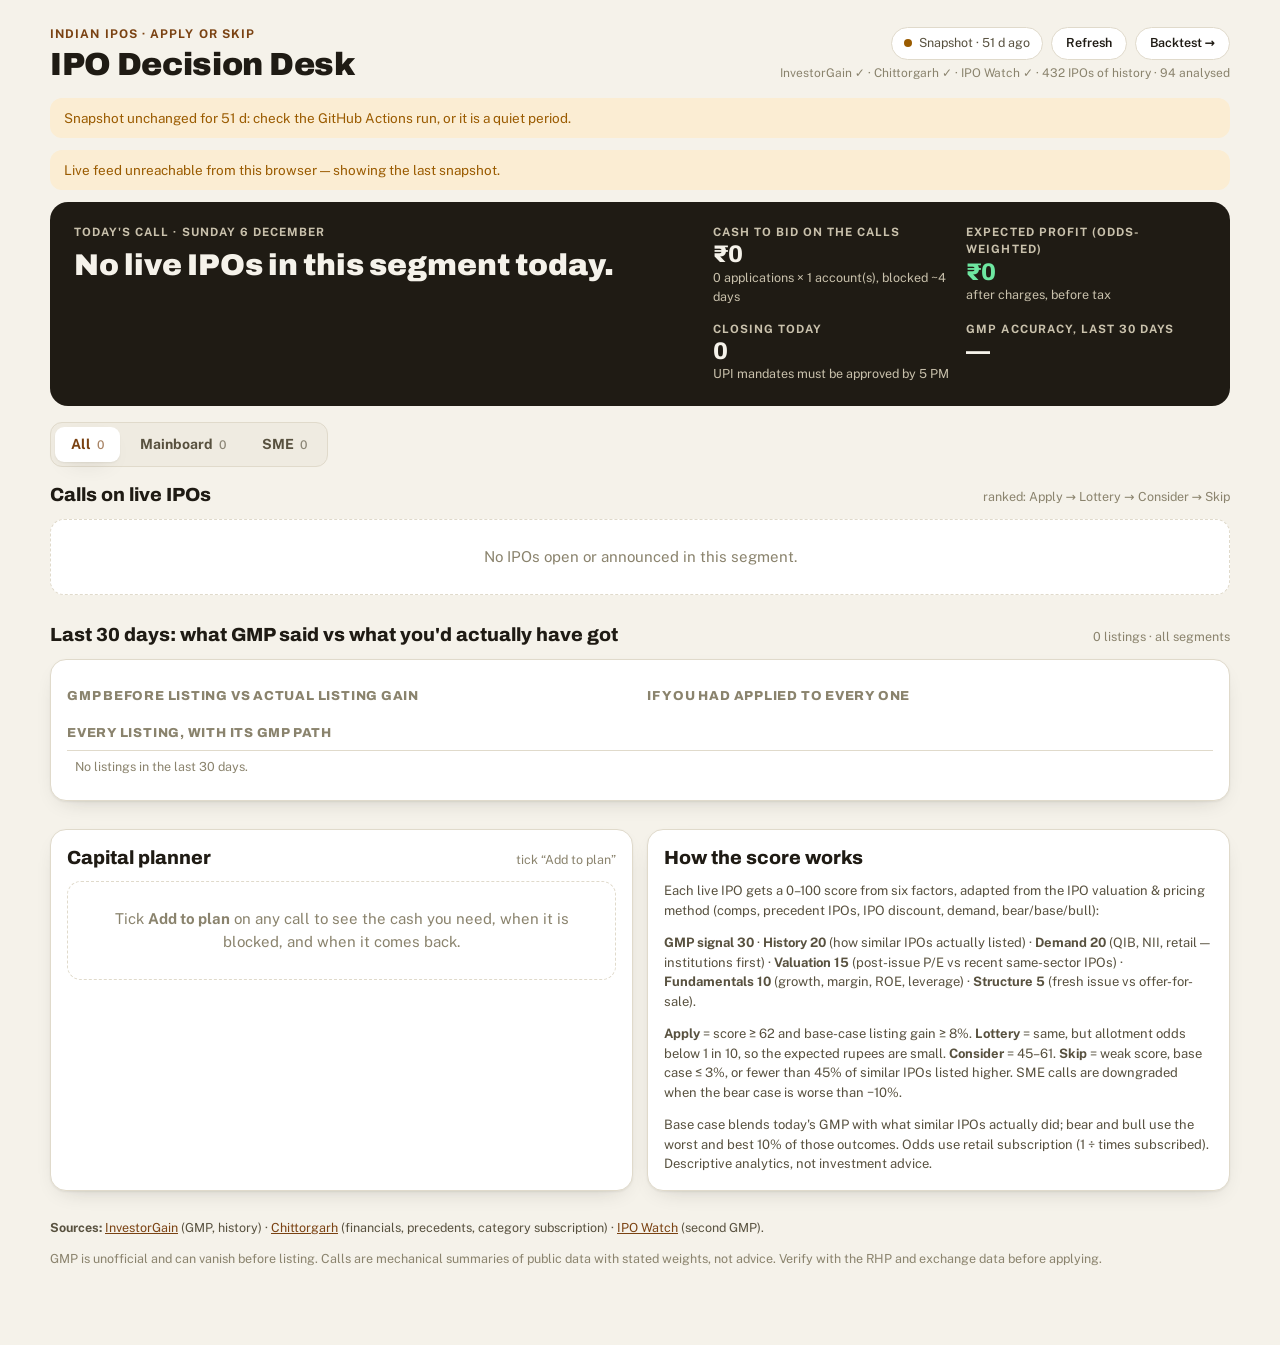
==== commit 08cde900: "Turn the dashboard into a decision desk - insights.py: Chittorgarh financials, KPIs, P/E, precedent " ====
--- a/index.html
+++ b/index.html
@@ -3,27 +3,29 @@
 <head>
 <meta charset="utf-8">
 <meta name="viewport" content="width=device-width,initial-scale=1">
-<title>IPO GMP Dashboard</title>
-<meta name="description" content="Live grey market premium, allotment odds and historical evidence for Indian mainboard and SME IPOs.">
+<title>IPO Decision Desk</title>
+<meta name="description" content="Apply / skip calls for Indian mainboard and SME IPOs: GMP, realistic allotment odds, valuation vs precedents, and how GMP compared with actual listings over the last 30 days.">
 <link rel="preconnect" href="https://fonts.googleapis.com">
 <link rel="preconnect" href="https://fonts.gstatic.com" crossorigin>
-<link href="https://fonts.googleapis.com/css2?family=Archivo:wght@600;700;800&family=Public+Sans:wght@400;500;600;700&family=IBM+Plex+Mono:wght@500;600&display=swap" rel="stylesheet">
+<link href="https://fonts.googleapis.com/css2?family=Archivo:wght@600;700;800;900&family=Public+Sans:wght@400;500;600;700&family=IBM+Plex+Mono:wght@500;600&display=swap" rel="stylesheet">
 <style>
 :root{
-  --bg:#F7F5F0;--surface:#fff;--alt:#F0EDE4;--line:#E1DCCE;
-  --ink:#211E17;--ink2:#5C5646;--ink3:#8A836D;
+  --bg:#F5F2EA;--surface:#fff;--alt:#EFEBE1;--line:#E0DACB;
+  --ink:#1F1B14;--ink2:#58513F;--ink3:#8A836D;
   --accent:#B5651D;--accent-ink:#7A4212;--accent-soft:#F1E1CB;
-  --good:#1E8E5A;--good-soft:#DCF3E7;--bad:#B3261E;--bad-soft:#F8DEDC;
-  --warn:#9A5B00;--warn-soft:#FBEDD3;--blue:#2563EB;--blue-soft:#DCE6FD;--sme:#6B4FA0;--sme-soft:#EAE3F6;
-  --shadow:0 1px 2px rgba(33,30,23,.06),0 6px 20px -12px rgba(33,30,23,.25);
+  --good:#18794E;--good-soft:#D8F1E3;--bad:#B3261E;--bad-soft:#F8DEDC;
+  --warn:#9A5B00;--warn-soft:#FBEDD3;--blue:#1D4ED8;--blue-soft:#DCE6FD;--sme:#6B4FA0;--sme-soft:#EAE3F6;
+  --hero:#1F1B14;--hero-ink:#F5F2EA;--hero-ink2:#C9C1AC;
+  --shadow:0 1px 2px rgba(31,27,20,.06),0 8px 24px -14px rgba(31,27,20,.3);
 }
 @media (prefers-color-scheme:dark){:root{
-  --bg:#17150F;--surface:#1F1C15;--alt:#272319;--line:#38321F;
+  --bg:#15130E;--surface:#1E1B14;--alt:#26221A;--line:#383220;
   --ink:#F3EFE4;--ink2:#C7C0AC;--ink3:#9A9279;
   --accent:#E0913E;--accent-ink:#F6C387;--accent-soft:#3A2A15;
-  --good:#4ADE80;--good-soft:#173423;--bad:#F2857D;--bad-soft:#3A1E1B;
-  --warn:#E3B34A;--warn-soft:#3A2C10;--blue:#7FA8FF;--blue-soft:#1B2740;--sme:#B7A0F0;--sme-soft:#2A2340;
-  --shadow:0 1px 2px rgba(0,0,0,.3),0 6px 20px -12px rgba(0,0,0,.6);
+  --good:#4ADE80;--good-soft:#163422;--bad:#F2857D;--bad-soft:#3A1E1B;
+  --warn:#E3B34A;--warn-soft:#3A2C10;--blue:#8DB0FF;--blue-soft:#1B2740;--sme:#B7A0F0;--sme-soft:#2A2340;
+  --hero:#26221A;--hero-ink:#F3EFE4;--hero-ink2:#B5AD97;
+  --shadow:0 1px 2px rgba(0,0,0,.3),0 8px 24px -14px rgba(0,0,0,.6);
 }}
 *{box-sizing:border-box}
 html,body{margin:0}
@@ -32,93 +34,117 @@
 a{color:var(--accent-ink)}
 button{font:inherit;color:inherit}
 :focus-visible{outline:2px solid var(--accent);outline-offset:2px}
-.wrap{max-width:1200px;margin:0 auto;padding:24px 20px 64px}
-h1{font:800 clamp(26px,3.4vw,34px)/1.15 Archivo,system-ui,sans-serif;letter-spacing:-.01em;margin:4px 0 0}
-h2{font:800 17px/1.3 Archivo,system-ui,sans-serif;margin:0}
+.wrap{max-width:1220px;margin:0 auto;padding:22px 20px 64px}
+h1{font:900 clamp(24px,3.2vw,32px)/1.1 Archivo,system-ui,sans-serif;letter-spacing:-.01em;margin:2px 0 0}
+h2{font:800 19px/1.25 Archivo,system-ui,sans-serif;margin:0}
+h3{font:800 13px/1.3 Archivo,sans-serif;text-transform:uppercase;letter-spacing:.06em;color:var(--ink3);margin:0 0 8px}
 .eyebrow{font-size:12px;letter-spacing:.09em;text-transform:uppercase;color:var(--accent-ink);font-weight:700}
 .sub{font-size:12.5px;color:var(--ink3)}
 .muted{color:var(--ink3)}
-
-/* top */
-.top{display:flex;flex-wrap:wrap;gap:16px;align-items:flex-end;justify-content:space-between;margin-bottom:16px}
-.status-box{display:flex;flex-direction:column;align-items:flex-end;gap:6px}
-.pills{display:flex;flex-wrap:wrap;gap:8px;justify-content:flex-end}
-.pill-live{display:inline-flex;align-items:center;gap:7px;background:var(--surface);border:1px solid var(--line);border-radius:100px;padding:6px 12px;font-size:12.5px;color:var(--ink2);box-shadow:var(--shadow)}
+.good{color:var(--good)}.bad{color:var(--bad)}
+
+.top{display:flex;flex-wrap:wrap;gap:14px;align-items:flex-end;justify-content:space-between;margin-bottom:16px}
+.pills{display:flex;flex-wrap:wrap;gap:8px;justify-content:flex-end;align-items:center}
+.pill-live{display:inline-flex;align-items:center;gap:7px;background:var(--surface);border:1px solid var(--line);border-radius:100px;padding:6px 12px;font-size:12.5px;color:var(--ink2)}
 .dot{width:8px;height:8px;border-radius:50%;background:var(--ink3)}
-.dot.on{background:var(--good);animation:pulse 2.4s ease-in-out infinite}
-.dot.warn{background:var(--warn)}
+.dot.on{background:var(--good);animation:pulse 2.4s ease-in-out infinite}.dot.warn{background:var(--warn)}
 @keyframes pulse{50%{opacity:.35}}
 @media (prefers-reduced-motion:reduce){.dot.on{animation:none}}
-.btn{border:1px solid var(--line);background:var(--surface);border-radius:100px;padding:6px 14px;font-size:12.5px;font-weight:600;cursor:pointer;box-shadow:var(--shadow);text-decoration:none;color:var(--ink)}
+.btn{border:1px solid var(--line);background:var(--surface);border-radius:100px;padding:6px 14px;font-size:12.5px;font-weight:600;cursor:pointer;text-decoration:none;color:var(--ink)}
 .btn:hover{border-color:var(--accent)}
 .btn[aria-busy=true]{opacity:.6;pointer-events:none}
-.src{font-size:12px;color:var(--ink3)}
-.src .bad{color:var(--bad);font-weight:600}
-.banner{background:var(--warn-soft);color:var(--warn);border:1px solid var(--line);border-radius:12px;padding:10px 14px;font-size:13.5px;margin-bottom:12px}
-
-/* segment toggle */
+.src{font-size:12px;color:var(--ink3);text-align:right;margin-top:4px}
+.src .bad{font-weight:600}
+.banner{background:var(--warn-soft);color:var(--warn);border-radius:12px;padding:10px 14px;font-size:13.5px;margin-bottom:12px}
+
+/* hero: today's call */
+.hero{background:var(--hero);color:var(--hero-ink);border-radius:18px;padding:22px 24px;margin-bottom:16px;display:grid;grid-template-columns:1.25fr 1fr;gap:22px}
+@media (max-width:900px){.hero{grid-template-columns:1fr}}
+.hero .k{font-size:11.5px;letter-spacing:.09em;text-transform:uppercase;color:var(--hero-ink2);font-weight:700}
+.hero .headline{font:900 clamp(22px,2.8vw,30px)/1.2 Archivo,sans-serif;margin:6px 0 10px}
+.hero .lines{display:flex;flex-direction:column;gap:7px}
+.hero .line{display:flex;gap:10px;align-items:baseline;flex-wrap:wrap;font-size:14px}
+.hero .line b{font-weight:700}
+.hero .stats{display:grid;grid-template-columns:1fr 1fr;gap:14px;align-content:start}
+.hero .stat .v{font:800 24px/1.15 Archivo,sans-serif}
+.hero .stat .h{font-size:12.5px;color:var(--hero-ink2)}
+.vb{display:inline-block;font-size:11.5px;font-weight:800;letter-spacing:.03em;padding:3px 10px;border-radius:100px;white-space:nowrap;text-transform:uppercase}
+.v-APPLY{background:var(--good);color:#fff}
+.v-LOTTERY{background:var(--sme);color:#fff}
+.v-CONSIDER{background:var(--blue);color:#fff}
+.v-SKIP{background:var(--bad-soft);color:var(--bad)}
+.v-WAIT,.v-CLOSED{background:var(--alt);color:var(--ink2)}
+
 .tabs{display:inline-flex;background:var(--alt);border:1px solid var(--line);border-radius:12px;padding:4px;gap:4px;margin-bottom:16px}
-.tabs button{border:0;background:transparent;color:var(--ink2);font-weight:700;font-size:14px;padding:8px 18px;border-radius:9px;cursor:pointer}
+.tabs button{border:0;background:transparent;color:var(--ink2);font-weight:700;font-size:14px;padding:7px 16px;border-radius:9px;cursor:pointer}
 .tabs button.on{background:var(--surface);color:var(--accent-ink);box-shadow:var(--shadow)}
 .tabs .c{font-weight:500;opacity:.65;margin-left:6px;font-size:12px}
 
-/* pulse */
-.pulse{display:grid;grid-template-columns:repeat(4,1fr);gap:12px;margin-bottom:22px}
-@media (max-width:860px){.pulse{grid-template-columns:repeat(2,1fr)}}
-.tile{background:var(--surface);border:1px solid var(--line);border-radius:14px;padding:14px 16px;box-shadow:var(--shadow);display:flex;flex-direction:column;gap:3px;min-width:0}
-.tile .l{font-size:11.5px;color:var(--ink3);text-transform:uppercase;letter-spacing:.06em;font-weight:600}
-.tile .v{font:800 26px/1.2 Archivo,sans-serif}
-.tile .h{font-size:12.5px;color:var(--ink2);overflow:hidden;text-overflow:ellipsis;white-space:nowrap}
-.good{color:var(--good)}.bad{color:var(--bad)}
-
-/* sections */
-.sec{margin-bottom:26px}
-.sec-h{display:flex;align-items:baseline;gap:10px;margin:0 0 10px}
+.sec{margin-bottom:28px}
+.sec-h{display:flex;flex-wrap:wrap;align-items:baseline;gap:6px 12px;margin:0 0 12px}
 .sec-h .sub{margin-left:auto}
-.cards{display:grid;grid-template-columns:repeat(auto-fill,minmax(min(330px,100%),1fr));gap:14px}
-.cards>*,.two>*,.panel{min-width:0}
-.card{background:var(--surface);border:1px solid var(--line);border-top:4px solid var(--accent);border-radius:14px;box-shadow:var(--shadow);padding:14px 16px;display:flex;flex-direction:column;gap:10px;min-width:0}
-.card.sme{border-top-color:var(--sme)}
-.card.compact{gap:6px}
-.c-head{display:flex;flex-wrap:wrap;gap:6px 10px;align-items:baseline}
-.c-name{font:800 17px/1.25 Archivo,sans-serif;overflow-wrap:anywhere}
+
+/* decision cards */
+.cards{display:grid;grid-template-columns:repeat(auto-fill,minmax(min(370px,100%),1fr));gap:14px}
+.cards>*,.panel,.two>*{min-width:0}
+.card{background:var(--surface);border:1px solid var(--line);border-radius:16px;box-shadow:var(--shadow);padding:16px;display:flex;flex-direction:column;gap:12px;position:relative;overflow:hidden}
+.card::before{content:"";position:absolute;left:0;top:0;bottom:0;width:5px;background:var(--line)}
+.card.APPLY::before{background:var(--good)}.card.LOTTERY::before{background:var(--sme)}.card.CONSIDER::before{background:var(--blue)}.card.SKIP::before{background:var(--bad)}
+.c-top{display:grid;grid-template-columns:1fr auto;gap:10px;align-items:start}
+.c-name{font:800 18px/1.2 Archivo,sans-serif;overflow-wrap:anywhere}
+.c-meta{display:flex;flex-wrap:wrap;gap:6px 10px;align-items:center;margin-top:6px;font-size:12.5px;color:var(--ink2)}
 .tag{font-size:11px;font-weight:700;padding:2px 8px;border-radius:100px;white-space:nowrap}
-.t-main{background:var(--accent-soft);color:var(--accent-ink)}
-.t-sme{background:var(--sme-soft);color:var(--sme)}
-.when{margin-left:auto;font-size:12.5px;font-weight:700;color:var(--blue)}
-.when.hot{color:var(--bad)}
-.gmp{display:flex;flex-wrap:wrap;align-items:baseline;gap:8px 10px}
-.gmp .big{font:800 30px/1 "IBM Plex Mono",monospace}
-.chg{font-size:12.5px;font-weight:700;padding:2px 9px;border-radius:6px}
-.pos{background:var(--good-soft);color:var(--good)}.neg{background:var(--bad-soft);color:var(--bad)}.zero{background:var(--alt);color:var(--ink3)}
-.up{color:var(--good)}.dn{color:var(--bad)}
-.meter{height:6px;border-radius:6px;background:var(--alt);overflow:hidden}
-.meter i{display:block;height:100%;background:var(--accent)}
-.meter-l{display:flex;justify-content:space-between;font-size:12px;color:var(--ink2);margin-bottom:3px}
-.mini{display:grid;grid-template-columns:1fr 1fr;gap:4px 14px;font-size:12.5px;margin:0}
-.mini dt{color:var(--ink3);font-size:11px;text-transform:uppercase;letter-spacing:.04em}
-.mini dd{margin:0 0 4px;font-weight:600}
-.evidence{font-size:12.5px;color:var(--ink2);background:var(--alt);border-radius:10px;padding:8px 10px;margin:0}
-.evidence b{color:var(--ink)}
-.flags{display:flex;flex-wrap:wrap;gap:6px}
-.flag{font-size:11.5px;font-weight:600;padding:2px 9px;border-radius:100px;border:1px solid var(--line);color:var(--ink2)}
-.flag.warn{background:var(--warn-soft);color:var(--warn);border-color:transparent}
-.flag.bad{background:var(--bad-soft);color:var(--bad);border-color:transparent}
-.flag.ok{background:var(--good-soft);color:var(--good);border-color:transparent}
+.t-main{background:var(--accent-soft);color:var(--accent-ink)}.t-sme{background:var(--sme-soft);color:var(--sme)}
+.when{font-weight:700;color:var(--blue)}.when.hot{color:var(--bad)}
+.ring{width:62px;height:62px;position:relative}
+.ring span{position:absolute;inset:0;display:grid;place-items:center;font:800 18px Archivo,sans-serif}
+.ring small{display:block;font:600 9.5px "Public Sans";color:var(--ink3);text-align:center;margin-top:-2px}
+.kpis{display:grid;grid-template-columns:repeat(2,1fr);gap:8px}
+.kpi{background:var(--alt);border-radius:10px;padding:8px 9px;min-width:0}
+.kpi .l{font-size:10.5px;text-transform:uppercase;letter-spacing:.05em;color:var(--ink3);font-weight:700}
+.kpi .v{font:700 16px/1.25 "IBM Plex Mono",monospace;white-space:nowrap;overflow:hidden;text-overflow:ellipsis}
+.kpi .h{font-size:11px;color:var(--ink2);white-space:nowrap;overflow:hidden;text-overflow:ellipsis}
+.scen{display:grid;grid-template-columns:repeat(3,1fr);gap:0;border:1px solid var(--line);border-radius:10px;overflow:hidden}
+.scen div{padding:7px 9px;border-right:1px solid var(--line)}
+.scen div:last-child{border-right:0}
+.scen .l{font-size:10.5px;text-transform:uppercase;letter-spacing:.05em;color:var(--ink3);font-weight:700}
+.scen .v{font:700 14px "IBM Plex Mono",monospace}
+.scen .h{font-size:11px;color:var(--ink2)}
+.why{list-style:none;margin:0;padding:0;display:flex;flex-direction:column;gap:5px;font-size:13px}
+.why li{display:grid;grid-template-columns:18px 1fr;gap:6px;align-items:start}
+.why .i{font-weight:800;text-align:center;border-radius:5px;font-size:12px;line-height:18px}
+.why .p{background:var(--good-soft);color:var(--good)}.why .m{background:var(--bad-soft);color:var(--bad)}
+details.more summary{cursor:pointer;font-size:12.5px;font-weight:700;color:var(--accent-ink)}
+.fbar{display:grid;grid-template-columns:96px 1fr;gap:4px 10px;align-items:center;font-size:12px;margin:6px 0}
+.fbar .bar{height:7px;border-radius:4px;background:var(--alt);overflow:hidden}
+.fbar .bar i{display:block;height:100%;border-radius:4px}
+.fbar .note{grid-column:2;color:var(--ink2);font-size:11.5px;margin-top:-2px}
+.mt{border-collapse:collapse;width:100%;font-size:12px;margin-top:6px}
+.mt th,.mt td{padding:4px 6px;border-top:1px solid var(--line);text-align:right;white-space:nowrap}
+.mt th{color:var(--ink3);font-weight:600;font-size:10.5px;text-transform:uppercase;background:none;border-top:0}
+.mt th:first-child,.mt td:first-child{text-align:left;white-space:normal}
 .c-foot{display:flex;align-items:center;justify-content:space-between;gap:8px;font-size:12.5px;margin-top:auto}
 .plan{display:inline-flex;gap:6px;align-items:center;cursor:pointer;font-weight:600}
 .empty{padding:26px;text-align:center;color:var(--ink3);background:var(--surface);border:1px dashed var(--line);border-radius:14px}
 
-/* tables + planner + tape */
-.panel{background:var(--surface);border:1px solid var(--line);border-radius:14px;box-shadow:var(--shadow);padding:14px 16px}
+/* panels */
+.panel{background:var(--surface);border:1px solid var(--line);border-radius:16px;box-shadow:var(--shadow);padding:16px}
+.two{display:grid;grid-template-columns:1fr 1fr;gap:14px}
+@media (max-width:900px){.two{grid-template-columns:1fr}}
+.tiles{display:grid;grid-template-columns:repeat(4,1fr);gap:10px;margin-bottom:12px}
+@media (max-width:900px){.tiles{grid-template-columns:repeat(2,1fr)}}
+.tile{background:var(--alt);border-radius:12px;padding:10px 12px;min-width:0}
+.tile .l{font-size:11px;color:var(--ink3);text-transform:uppercase;letter-spacing:.05em;font-weight:700}
+.tile .v{font:800 21px/1.2 Archivo,sans-serif}
+.tile .h{font-size:12px;color:var(--ink2)}
 .scroll{overflow-x:auto}
-table{border-collapse:collapse;width:100%;font-size:13px}
-th{font-size:11px;text-transform:uppercase;letter-spacing:.05em;color:var(--ink3);text-align:right;padding:8px 10px;background:var(--alt);white-space:nowrap}
-td{padding:8px 10px;border-top:1px solid var(--line);text-align:right;white-space:nowrap}
-th:first-child,td:first-child{text-align:left}
-svg{width:100%;height:auto;display:block}
-.two{display:grid;grid-template-columns:1fr 1fr;gap:14px}
-@media (max-width:860px){.two{grid-template-columns:1fr}}
+table.t{border-collapse:collapse;width:100%;font-size:12.5px}
+table.t th{font-size:10.5px;text-transform:uppercase;letter-spacing:.05em;color:var(--ink3);text-align:right;padding:8px;background:var(--alt);white-space:nowrap}
+table.t td{padding:7px 8px;border-top:1px solid var(--line);text-align:right;white-space:nowrap;vertical-align:middle}
+table.t th:first-child,table.t td:first-child{text-align:left}
+.chg{font-size:12px;font-weight:700;padding:1px 7px;border-radius:6px}
+.pos{background:var(--good-soft);color:var(--good)}.neg{background:var(--bad-soft);color:var(--bad)}.zero{background:var(--alt);color:var(--ink3)}
+svg{display:block}
 .sources{margin-top:22px;font-size:12.5px;color:var(--ink2)}
 .sources .fine{color:var(--ink3)}
 </style>
@@ -126,11 +152,8 @@
 <body>
 <div class="wrap">
   <header class="top">
+    <div><span class="eyebrow">Indian IPOs &middot; apply or skip</span><h1>IPO Decision Desk</h1></div>
     <div>
-      <span class="eyebrow">Grey Market Premium &middot; India</span>
-      <h1>IPO GMP Dashboard</h1>
-    </div>
-    <div class="status-box">
       <div class="pills">
         <span class="pill-live"><span class="dot" id="liveDot"></span><span id="liveTxt">Loading&hellip;</span></span>
         <button class="btn" id="refreshBtn" type="button">Refresh</button>
@@ -139,41 +162,61 @@
       <div class="src" id="srcLine"></div>
     </div>
   </header>
+  <div id="banner"></div>
+
+  <section class="hero" id="hero" aria-label="Today's call"></section>
 
   <div class="tabs" id="seg" role="tablist" aria-label="Segment"></div>
-  <div id="banner"></div>
-  <section class="pulse" id="pulse" aria-label="Market pulse"></section>
-
-  <section class="sec"><div class="sec-h"><h2>Open now</h2><span class="sub" id="openSub"></span></div><div class="cards" id="open"></div></section>
-  <section class="sec"><div class="sec-h"><h2>Opening soon</h2><span class="sub" id="soonSub"></span></div><div class="cards" id="soon"></div></section>
-  <section class="sec" id="awaitSec"><div class="sec-h"><h2>Closed, awaiting listing</h2></div><div class="cards" id="await"></div></section>
+
+  <section class="sec">
+    <div class="sec-h"><h2>Calls on live IPOs</h2><span class="sub">ranked: Apply → Lottery → Consider → Skip</span></div>
+    <div class="cards" id="calls"></div>
+  </section>
+
+  <section class="sec" id="awaitSec">
+    <div class="sec-h"><h2>Bidding closed, listing soon</h2><span class="sub">what GMP now implies for allottees</span></div>
+    <div class="cards" id="await"></div>
+  </section>
+
+  <section class="sec">
+    <div class="sec-h"><h2>Last 30 days: what GMP said vs what you'd actually have got</h2><span class="sub" id="realSub"></span></div>
+    <div class="panel">
+      <div class="tiles" id="realTiles"></div>
+      <div class="two" style="margin-bottom:12px">
+        <div><h3>GMP before listing vs actual listing gain</h3><div id="scatter"></div></div>
+        <div><h3>If you had applied to every one</h3><div id="realApply"></div></div>
+      </div>
+      <h3>Every listing, with its GMP path</h3>
+      <div class="scroll"><table class="t" id="real"></table></div>
+    </div>
+  </section>
 
   <section class="sec two">
-    <div class="panel"><div class="sec-h"><h2>Capital planner</h2><span class="sub">tick &ldquo;Add to plan&rdquo; on a card</span></div><div id="planner"></div></div>
-    <div class="panel"><div class="sec-h"><h2>Listing tape</h2><span class="sub" id="tapeSub"></span></div><div id="tape"></div></div>
+    <div class="panel"><div class="sec-h"><h2>Capital planner</h2><span class="sub">tick &ldquo;Add to plan&rdquo;</span></div><div id="planner"></div></div>
+    <div class="panel"><div class="sec-h"><h2>How the score works</h2></div>
+      <div class="sub" style="font-size:13px;color:var(--ink2)">
+        <p style="margin-top:0">Each live IPO gets a 0&ndash;100 score from six factors, adapted from the IPO valuation &amp; pricing method (comps, precedent IPOs, IPO discount, demand, bear/base/bull):</p>
+        <p><b>GMP signal 30</b> &middot; <b>History 20</b> (how similar IPOs actually listed) &middot; <b>Demand 20</b> (QIB, NII, retail &mdash; institutions first) &middot; <b>Valuation 15</b> (post-issue P/E vs recent same-sector IPOs) &middot; <b>Fundamentals 10</b> (growth, margin, ROE, leverage) &middot; <b>Structure 5</b> (fresh issue vs offer-for-sale).</p>
+        <p><b>Apply</b> = score &ge; 62 and base-case listing gain &ge; 8%. <b>Lottery</b> = same, but allotment odds below 1 in 10, so the expected rupees are small. <b>Consider</b> = 45&ndash;61. <b>Skip</b> = weak score, base case &le; 3%, or fewer than 45% of similar IPOs listed higher. SME calls are downgraded when the bear case is worse than &minus;10%.</p>
+        <p style="margin-bottom:0">Base case blends today's GMP with what similar IPOs actually did; bear and bull use the worst and best 10% of those outcomes. Odds use retail subscription (1 &divide; times subscribed). Descriptive analytics, not investment advice.</p>
+      </div>
+    </div>
   </section>
 
-  <section class="sec">
-    <div class="sec-h"><h2>Recently listed</h2><span class="sub">GMP before listing vs what actually happened</span></div>
-    <div class="panel scroll"><table id="listed"></table></div>
-  </section>
-
   <div class="sources">
-    <p><b>Sources:</b>
-      <a href="https://www.investorgain.com/report/ipo-gmp-live/331/" target="_blank" rel="noopener">InvestorGain</a> (GMP, subscription) &middot;
-      <a href="https://www.chittorgarh.com/" target="_blank" rel="noopener">Chittorgarh</a> (dates, issue details) &middot;
-      <a href="https://ipowatch.in/ipo-grey-market-premium-latest-ipo-gmp/" target="_blank" rel="noopener">IPO Watch</a> (second GMP opinion)</p>
-    <p class="fine">GMP is an unofficial, off-exchange indicator, not recognised by SEBI, NSE or BSE, and can move sharply or vanish before listing. &ldquo;Evidence&rdquo; summarises how similar IPOs listed over the last 13 months; it is descriptive, not a prediction or advice. Expected value uses allotment odds = 1/subscription and your backtest assumptions. Verify with the exchange and the RHP.</p>
+    <p><b>Sources:</b> <a href="https://www.investorgain.com/report/ipo-gmp-live/331/" target="_blank" rel="noopener">InvestorGain</a> (GMP, history) &middot; <a href="https://www.chittorgarh.com/" target="_blank" rel="noopener">Chittorgarh</a> (financials, precedents, category subscription) &middot; <a href="https://ipowatch.in/ipo-grey-market-premium-latest-ipo-gmp/" target="_blank" rel="noopener">IPO Watch</a> (second GMP).</p>
+    <p class="fine">GMP is unofficial and can vanish before listing. Calls are mechanical summaries of public data with stated weights, not advice. Verify with the RHP and exchange data before applying.</p>
   </div>
 </div>
 
 <script src="backtest.js"></script>
+<script src="decide.js"></script>
 <script>
 "use strict";
-const B = window.Backtest;
+const B = window.Backtest, D = window.Decide;
 const IST = "Asia/Kolkata", SNAP_EVERY = 5 * 60e3, LIVE_EVERY = 3 * 60e3, STALE_HOURS = 36;
-const S = { snap: null, snapIpos: [], hist: {}, archive: [], rows: [], ipos: [], seg: "All",
-  live: { on: true, ok: null, at: null, map: null }, plan: new Set() };
+const S = { snap: null, snapIpos: [], hist: {}, archive: [], recById: new Map(), rows: [], ins: {}, insByIg: new Map(), ipos: [], seg: "All",
+  live: { on: true, ok: null, at: null, map: null }, plan: new Set(), calls: new Map() };
 try { S.seg = localStorage.getItem("ipo-seg") || "All"; S.plan = new Set(JSON.parse(localStorage.getItem("ipo-plan") || "[]")); } catch (e) {}
 const save = () => { try { localStorage.setItem("ipo-seg", S.seg); localStorage.setItem("ipo-plan", JSON.stringify([...S.plan])); } catch (e) {} };
 
@@ -184,24 +227,24 @@
 const dnum = (iso) => Math.floor(Date.UTC(+iso.slice(0, 4), +iso.slice(5, 7) - 1, +iso.slice(8, 10)) / 864e5);
 const dd = (iso) => iso ? new Date(iso + "T00:00:00Z").toLocaleDateString("en-IN", { day: "numeric", month: "short", timeZone: "UTC" }) : null;
 const inr = (n) => n == null || isNaN(n) ? "—" : (n < 0 ? "-" : "") + "₹" + Math.abs(Number(n)).toLocaleString("en-IN", { maximumFractionDigits: Math.abs(n) < 100 && n % 1 ? 2 : 0 });
-const cr = (n) => n == null ? "—" : "₹" + Number(n).toLocaleString("en-IN", { maximumFractionDigits: n >= 100 ? 0 : 1 }) + " Cr";
-const pc = (n, d = 1) => n == null || isNaN(n) ? "—" : (n > 0 ? "+" : "") + n.toFixed(d) + "%";
+const lakh = (n) => n == null ? "—" : Math.abs(n) >= 1e5 ? (n < 0 ? "-" : "") + "₹" + (Math.abs(n) / 1e5).toFixed(2) + " L" : inr(n);
+const pc = (n, d = 0) => n == null || isNaN(n) ? "—" : (n > 0 ? "+" : "") + n.toFixed(d) + "%";
 const pr = (x) => x == null ? "—" : (x * 100).toFixed(0) + "%";
 const sgn = (n) => n > 0 ? "pos" : n < 0 ? "neg" : "zero";
 const ago = (ms) => { const m = Math.max(0, Math.round(ms / 60e3)); return m < 1 ? "just now" : m < 60 ? m + " min ago" : m < 2880 ? Math.round(m / 60) + " h ago" : Math.round(m / 1440) + " d ago"; };
 const plain = (h) => new DOMParser().parseFromString(h || "", "text/html").body.textContent.replace(/\s+/g, " ").trim();
 const num = (s) => { const m = String(s ?? "").match(/-?\d[\d,]*\.?\d*/); return m ? parseFloat(m[0].replace(/,/g, "")) : null; };
 const safeUrl = (u) => { if (!u) return null; if (u.startsWith("/")) u = "https://ipowatch.in" + u; return /^https:\/\/(www\.)?(chittorgarh\.com|investorgain\.com|ipowatch\.in)\//.test(u) ? u : null; };
-function span(a, b) { const [x, y] = [dd(a), dd(b)]; if (!x || !y) return x || y || ""; const [dx, mx] = x.split(" "), [dy, my] = y.split(" "); return mx === my ? `${dx}–${dy} ${my}` : `${x}–${y}`; }
-function rel(iso, t) { const d = dnum(iso) - dnum(t); return d === 0 ? "today" : d === 1 ? "tomorrow" : d > 1 ? "in " + d + " days" : -d + " d ago"; }
+const span = (a, b) => { const [x, y] = [dd(a), dd(b)]; if (!x || !y) return x || y || ""; const [dx, mx] = x.split(" "), [dy, my] = y.split(" "); return mx === my ? `${dx}–${dy} ${my}` : `${x}–${y}`; };
+const rel = (iso, t) => { const d = dnum(iso) - dnum(t); return d === 0 ? "today" : d === 1 ? "tomorrow" : d > 1 ? "in " + d + " days" : -d + " d ago"; };
+const inSeg = (seg) => S.seg === "All" || seg === S.seg;
+const ORDER = { APPLY: 0, LOTTERY: 1, CONSIDER: 2, WAIT: 3, SKIP: 4, CLOSED: 5 };
 
 function cfg() {
   let u = {}; try { u = JSON.parse(localStorage.getItem("ipo-bt-prefs2") || "{}"); } catch (e) {}
-  return { ticket: { Mainboard: +u.ticketM || 15000, SME: +u.ticketS || 120000 }, accounts: Math.max(1, +u.accounts || 1),
-    allot: { Mainboard: 0.25, SME: 0.08 }, useSub: true, slippagePct: { Mainboard: +u.slipM || 0.5, SME: +u.slipS || 2 },
-    brokerage: +u.brokerage || 20, applyTax: false, mcRuns: 0 };
-}
-
+  return Object.assign({}, B.DEFAULTS, { ticket: { Mainboard: +u.ticketM || 15000, SME: +u.ticketS || 120000 }, accounts: Math.max(1, +u.accounts || 1),
+    slippagePct: { Mainboard: +u.slipM || 0.5, SME: +u.slipS || 2 }, brokerage: +u.brokerage || 20, applyTax: false, mcRuns: 0 });
+}
 function statusOf(p, t) {
   if (p.listing_price != null) return "listed";
   if (p.listing && t >= p.listing) return "listed";
@@ -210,20 +253,11 @@
   if (p.close && t > p.close) return "closed";
   return p.status || "upcoming";
 }
-function derive(p, t) {
-  p.st = statusOf(p, t);
-  p.pctv = p.gmp_pct ?? (p.price && p.gmp != null ? p.gmp / p.price * 100 : null);
-  return p;
-}
 function trendOf(p) {
   const pts = S.hist[p.id];
-  if (!pts || pts.length < 2 || p.gmp == null) return null;
+  if (!pts || pts.length < 2 || p.gmp == null) return 0;
   const prev = pts.slice().reverse().find((x) => x[1] !== p.gmp);
-  return prev ? p.gmp - prev[1] : null;
-}
-function differs(p) {
-  const a = p.gmp, b = p.gmp_alt && p.gmp_alt.gmp;
-  return a != null && b != null && Math.abs(a - b) >= 5 && Math.abs(a - b) / Math.max(Math.abs(a), Math.abs(b), 1) > 0.2;
+  return prev ? p.gmp - prev[1] : 0;
 }
 
 /* ---------- data ---------- */
@@ -236,34 +270,30 @@
   if (a.status === "fulfilled") { S.snap = a.value; S.snapIpos = a.value.ipos || []; } else if (!S.snap) S.snap = { error: String(a.reason) };
   if (b.status === "fulfilled") S.hist = b.value;
 }
-async function loadArchive() {
-  try {
-    const r = await fetch("archive.json?t=" + Math.floor(Date.now() / 3.6e6), { cache: "no-store" });
-    S.archive = (await r.json()).records || [];
-    S.rows = B.ledger(S.archive, cfg());
-  } catch (e) { S.archive = []; S.rows = []; }
+async function loadStatic() {
+  const hour = "?t=" + Math.floor(Date.now() / 6e5);
+  const [a, i] = await Promise.allSettled([fetch("archive.json" + hour).then((r) => r.json()), fetch("insights.json" + hour).then((r) => r.json())]);
+  if (a.status === "fulfilled") { S.archive = a.value.records || []; S.recById = new Map(S.archive.map((r) => [r.id, r])); S.rows = B.ledger(S.archive, cfg()); }
+  if (i.status === "fulfilled") { S.ins = i.value.ipos || {}; S.insByIg = new Map(Object.values(S.ins).filter((v) => v.ig_id).map((v) => [v.ig_id, v])); }
 }
 async function loadLive() {
   if (!S.live.on) return;
   const [y, m] = todayIST().split("-").map(Number);
   const fy = m >= 4 ? `${y}-${String(y + 1).slice(2)}` : `${y - 1}-${String(y).slice(2)}`;
-  const url = `https://webnodejs.investorgain.com/cloud/v2/report/data-read/331/1/${m}/${y}/${fy}/0/all?search=&v=1`;
   try {
     const ctl = new AbortController(); const to = setTimeout(() => ctl.abort(), 15000);
-    const r = await fetch(url, { cache: "no-store", signal: ctl.signal }); clearTimeout(to);
+    const r = await fetch(`https://webnodejs.investorgain.com/cloud/v2/report/data-read/331/1/${m}/${y}/${fy}/0/all?search=&v=1`, { cache: "no-store", signal: ctl.signal });
+    clearTimeout(to);
     const j = await r.json();
     if (j.msg !== 1) throw new Error("bad response");
     const map = new Map();
     for (const row of j.reportTableData) {
       const g = plain(row.GMP), rng = g.match(/(-?[\d.]+)\s*↓\s*\/\s*(-?[\d.]+)\s*↑/), mg = g.match(/₹\s*(-?[\d,.]+)/);
       const lst = plain(row.Name).match(/L@\s*([\d.]+)\s*\(\s*([-+]?[\d.]+)\s*%/);
-      map.set(row["~id"], {
-        ig_id: row["~id"], name: row["~ipo_name"], segment: row["~ipo_category1"] === "SME" ? "SME" : "Mainboard",
+      map.set(row["~id"], { ig_id: row["~id"], name: row["~ipo_name"], segment: row["~ipo_category1"] === "SME" ? "SME" : "Mainboard",
         gmp: mg ? num(mg[1]) : 0, gmp_pct: num(row["~gmp_percent_calc"]), gmp_low: rng ? +rng[1] : null, gmp_high: rng ? +rng[2] : null,
         subscription_x: num(row.Sub), price: num(row["Price (₹)"]), lot: num(row.Lot), issue_size_cr: num(row["IPO Size"]),
-        open: row["~Srt_Open"], close: row["~Srt_Close"], listing: row["~Str_Listing"], gmp_updated: plain(row["Updated-On"]),
-        listing_price: lst ? +lst[1] : null, listing_gain_pct: lst ? +lst[2] : null,
-      });
+        open: row["~Srt_Open"], close: row["~Srt_Close"], listing: row["~Str_Listing"], listing_price: lst ? +lst[1] : null, listing_gain_pct: lst ? +lst[2] : null });
     }
     S.live.map = map; S.live.ok = true; S.live.at = Date.now();
   } catch (e) { S.live.ok = false; }
@@ -274,211 +304,254 @@
     const byId = new Map(out.filter((p) => p.ig_id).map((p) => [p.ig_id, p]));
     for (const [id, L] of S.live.map) {
       const p = byId.get(id);
-      if (p) for (const k of ["gmp", "gmp_pct", "gmp_low", "gmp_high", "subscription_x", "gmp_updated", "listing_price", "listing_gain_pct"]) { if (L[k] != null) p[k] = L[k]; }
-      else if (!(L.listing && dnum(t) - dnum(L.listing) > 14)) out.push({ ...L, id: "ig" + id, liveOnly: true });
+      if (p) for (const k of ["gmp", "gmp_pct", "gmp_low", "gmp_high", "subscription_x", "listing_price", "listing_gain_pct"]) { if (L[k] != null) p[k] = L[k]; }
+      else if (!(L.listing && dnum(t) - dnum(L.listing) > 14)) out.push({ ...L, id: "ig" + id });
     }
   }
-  S.ipos = out.map((p) => derive(p, t));
-}
-
-/* ---------- analytics ---------- */
-function estimate(p) {
-  if (!p.price || p.gmp == null) return null;
-  const c = cfg(), mult = p.segment === "SME" ? 2 : 1;
-  if (p.lot) c.ticket = { ...c.ticket, [p.segment]: p.lot * mult * p.price };
-  const r = B.ledger([{ id: "x", segment: p.segment, price: p.price, listing_price: p.price + p.gmp, listing_gain_pct: p.gmp / p.price * 100,
-    sub_final: p.subscription_x > 0 ? p.subscription_x : null, close: p.close || todayIST() }], c)[0];
-  return r ? { shares: r.shares, invested: r.invested, p: r.p, known: r.pKnown, netAllot: r.netAllot, ev: r.p * r.netAllot } : null;
-}
-function flagsOf(p, ev) {
-  const f = [];
-  if (p.gmp != null && p.pctv <= 0) f.push(["No grey premium", "bad"]);
-  const tr = trendOf(p);
-  if (tr != null && tr < 0) f.push(["GMP falling", "warn"]);
-  if (differs(p)) f.push(["Sources disagree", "warn"]);
-  if (p.subscription_x != null && p.subscription_x < 1 && p.st === "open" && p.close === todayIST()) f.push(["Under-subscribed on last day", "warn"]);
-  if (p.ofs_cr != null && p.issue_size_cr && p.ofs_cr / p.issue_size_cr > 0.75) f.push(["Mostly offer-for-sale", "warn"]);
-  if (p.segment === "SME" && p.issue_size_cr != null && p.issue_size_cr < 30) f.push(["Very small SME issue", "warn"]);
-  if (p.pe != null && p.pe > 80) f.push([`High P/E ${p.pe}x`, "warn"]);
-  if (ev && ev.thin) f.push(["Thin evidence", "warn"]);
-  if (p.anchor) f.push(["Anchor book ✓", "ok"]);
-  if (p.rating >= 4) f.push([`Rated ${p.rating}/5`, "ok"]);
-  return f;
-}
-
-/* ---------- render ---------- */
-const inSeg = (p) => S.seg === "All" || p.segment === S.seg;
-const segName = (p) => p.segment === "SME" ? "SME" : "Mainboard";
-
-function card(p, t, compact) {
-  const est = estimate(p), ev = p.gmp != null && p.pctv != null && S.rows.length ? B.similar(S.rows, p.segment, p.pctv, 8) : null;
-  const tr = trendOf(p), sme = p.segment === "SME";
+  const c = cfg();
+  S.ipos = out.map((p) => {
+    p.st = statusOf(p, t); p.trend = trendOf(p);
+    p.pctv = p.price && p.gmp != null ? p.gmp / p.price * 100 : p.gmp_pct;
+    p.ins = (p.ig_id && S.insByIg.get(p.ig_id)) || (p.ch_id && S.ins[String(p.ch_id)]) || null;
+    if (p.st !== "listed") p.call = D.decide(p, p.ins, S.rows, c, t);
+    return p;
+  });
+}
+
+/* ---------- hero: today's call ---------- */
+function renderHero(t) {
+  const live = S.ipos.filter((p) => inSeg(p.segment) && (p.st === "open" || p.st === "upcoming"));
+  const g = (v) => live.filter((p) => p.call.verdict === v);
+  const apply = g("APPLY"), lot = g("LOTTERY"), cons = g("CONSIDER"), skip = g("SKIP"), wait = g("WAIT");
+  const names = (l) => l.map((p) => `${esc(p.name)}${p.st === "open" && p.close === t ? " <span style=\"color:#F2857D\">(closes today)</span>" : p.st === "upcoming" ? " (opens " + dd(p.open) + ")" : ""}`).join(", ");
+  const go = apply.concat(lot);
+  const cash = go.reduce((s, p) => s + (p.call.invested || 0), 0) * cfg().accounts;
+  const ev = go.reduce((s, p) => s + (p.call.ev || 0), 0) * cfg().accounts;
+  const closing = live.filter((p) => p.st === "open" && p.close === t).length;
+  let headline;
+  if (!live.length) headline = "No live IPOs in this segment today.";
+  else if (!go.length) headline = cons.length ? `Nothing clear-cut today: ${cons.length} to weigh, ${skip.length} to skip.` : `Sit this one out: ${skip.length + wait.length} live IPO${skip.length + wait.length > 1 ? "s" : ""}, none worth the money.`;
+  else headline = `${apply.length ? apply.length + " to apply" : ""}${apply.length && lot.length ? ", " : ""}${lot.length ? lot.length + " lottery ticket" + (lot.length > 1 ? "s" : "") : ""}${skip.length ? `, ${skip.length} to skip` : ""}.`;
+  const line = (v, l, txt) => l.length ? `<div class="line"><span class="vb v-${v}">${D.LABEL[v]}</span><span>${txt}</span></div>` : "";
+  $("hero").innerHTML = `<div><div class="k">Today's call · ${new Date().toLocaleDateString("en-IN", { weekday: "long", day: "numeric", month: "long", timeZone: IST })}</div>
+    <div class="headline">${headline}</div><div class="lines">
+    ${line("APPLY", apply, names(apply))}${line("LOTTERY", lot, names(lot) + " <span style=\"color:var(--hero-ink2)\">· worth a bid, but expect not to be allotted</span>")}
+    ${line("CONSIDER", cons, names(cons))}${line("SKIP", skip, names(skip))}${line("WAIT", wait, names(wait))}</div></div>
+    <div class="stats">
+      <div class="stat"><div class="k">Cash to bid on the calls</div><div class="v num">${lakh(cash)}</div><div class="h">${go.length} application${go.length === 1 ? "" : "s"} × ${cfg().accounts} account(s), blocked ~4 days</div></div>
+      <div class="stat"><div class="k">Expected profit (odds-weighted)</div><div class="v num" style="color:${ev >= 0 ? "#6EE7A1" : "#F2857D"}">${inr(ev)}</div><div class="h">after charges, before tax</div></div>
+      <div class="stat"><div class="k">Closing today</div><div class="v">${closing}</div><div class="h">UPI mandates must be approved by 5 PM</div></div>
+      <div class="stat"><div class="k">GMP accuracy, last 30 days</div><div class="v num" id="heroAcc">—</div><div class="h" id="heroAccH"></div></div>
+    </div>`;
+}
+
+/* ---------- cards ---------- */
+function ring(score) {
+  const s = score == null ? 0 : score, c = 2 * Math.PI * 25, col = s >= 62 ? "var(--good)" : s >= 45 ? "var(--blue)" : "var(--bad)";
+  return `<div class="ring" aria-label="score ${s} of 100"><svg viewBox="0 0 62 62" width="62" height="62"><circle cx="31" cy="31" r="25" fill="none" stroke="var(--alt)" stroke-width="6"/>`
+    + `<circle cx="31" cy="31" r="25" fill="none" stroke="${col}" stroke-width="6" stroke-linecap="round" stroke-dasharray="${(c * s / 100).toFixed(1)} ${c.toFixed(1)}" transform="rotate(-90 31 31)"/></svg>`
+    + `<span>${score == null ? "—" : s}<small></small></span></div>`;
+}
+function factorBars(call) {
+  const names = { signal: "GMP signal", history: "History", demand: "Demand", valuation: "Valuation", fundamentals: "Fundamentals", structure: "Structure" };
+  return Object.keys(D.W).map((k) => {
+    const f = call.factors[k];
+    if (!f) return `<div class="fbar"><span class="muted">${names[k]}</span><div class="bar"></div><span class="note">no data</span></div>`;
+    const col = f.s >= 0.65 ? "var(--good)" : f.s >= 0.4 ? "var(--blue)" : "var(--bad)";
+    return `<div class="fbar"><span>${names[k]} <span class="muted">${D.W[k]}</span></span><div class="bar"><i style="width:${(f.s * 100).toFixed(0)}%;background:${col}"></i></div><span class="note">${esc(f.note)}</span></div>`;
+  }).join("");
+}
+function finTable(ins) {
+  const f = ins && ins.financials;
+  if (!f || !f.periods) return "";
+  const cols = f.periods.slice(0, 4);
+  const row = (k, l) => f[k] ? `<tr><td>${l}</td>${cols.map((_, i) => `<td class="num">${f[k][i] == null ? "—" : f[k][i].toLocaleString("en-IN")}</td>`).join("")}</tr>` : "";
+  return `<table class="mt"><thead><tr><th>₹ Cr</th>${cols.map((c) => `<th>${esc(c.replace(/^\d+ /, ""))}</th>`).join("")}</tr></thead><tbody>`
+    + row("Total Income", "Revenue") + row("Profit After Tax", "Profit") + row("NET Worth", "Net worth") + row("Total Borrowing", "Debt") + "</tbody></table>";
+}
+function precTable(ins) {
+  const p = ins && ins.precedents;
+  if (!p || !p.length) return "";
+  return `<table class="mt"><thead><tr><th>Recent same-sector IPOs</th><th>P/E</th><th>Listing</th><th>Now vs issue</th></tr></thead><tbody>`
+    + p.slice(0, 5).map((x) => `<tr><td>${esc(x.name.replace(/ Ltd\.?$/, ""))} <span class="muted">${x.segment === "SME" ? "SME" : ""}</span></td><td class="num">${x.pe == null ? "—" : x.pe.toFixed(1)}</td>`
+      + `<td class="num ${x.listing_gain_pct >= 0 ? "good" : "bad"}">${pc(x.listing_gain_pct)}</td><td class="num">${x.ltp && x.price ? pc((x.ltp / x.price - 1) * 100) : "—"}</td></tr>`).join("") + "</tbody></table>";
+}
+function card(p, t) {
+  const c = p.call, sme = p.segment === "SME", ins = p.ins || {}, sub = ins.sub || {};
   let when = "";
-  if (p.st === "open") when = p.close === t ? "Closes today" : "Closes " + dd(p.close) + " (" + rel(p.close, t) + ")";
-  else if (p.st === "upcoming") when = p.open ? "Opens " + rel(p.open, t) : "Dates TBA";
+  if (p.st === "open") when = p.close === t ? "Closes today, 5 PM" : "Closes " + dd(p.close) + " · " + rel(p.close, t);
+  else if (p.st === "upcoming") when = p.open ? "Opens " + dd(p.open) + " · " + rel(p.open, t) : "Dates TBA";
   else if (p.st === "closed") when = p.listing ? "Lists " + dd(p.listing) : "Awaiting listing";
-  const sub = p.subscription_x;
-  const subBlock = p.st === "upcoming" ? "" : `<div><div class="meter-l"><span>Subscribed${p.st === "open" ? " so far" : ""}</span><span class="num"><b>${sub == null ? "—" : sub + "x"}</b>${sub > 1 ? ` · odds ≈ 1 in ${Math.round(sub)}` : sub != null ? (p.st === "open" && p.close !== t ? " · early, demand builds on last day" : " · allotment near-certain") : ""}</span></div>`
-    + `<div class="meter"><i style="width:${sub == null ? 0 : Math.min(100, Math.log10(sub + 1) / Math.log10(301) * 100)}%"></i></div></div>`;
-  const evText = p.gmp == null ? '<span class="muted">No GMP quoted yet, so no comparable evidence.</span>'
-    : !ev || !ev.n ? '<span class="muted">No comparable listed IPOs in the archive yet.</span>'
-      : `<b>${ev.n} similar ${segName(p)} IPOs</b> (listing-eve GMP within ±${ev.tol} pts of ${pc(p.pctv, 0)}): average listing ${pc(ev.avg, 0)}, median ${pc(ev.median, 0)}, <b>${pr(ev.posRate)} listed positive</b>; middle 80% ran ${pc(ev.p10, 0)} to ${pc(ev.p90, 0)}.${ev.thin ? " Thin sample." : ""}`;
-  const fl = flagsOf(p, ev).map(([x, k]) => `<span class="flag ${k}">${esc(x)}</span>`).join("");
-  const ticket = est ? est.invested : null;
-  const evRow = est ? `<dd class="${est.ev >= 0 ? "good" : "bad"}">${inr(est.ev)} <span class="sub">(${pr(est.p)} odds${est.known ? (p.st === "open" && p.close !== t ? " now, will fall" : "") : ", assumed"})</span></dd>` : "<dd>—</dd>";
-  const link = safeUrl(p.ch_url) || safeUrl(p.ig_url) || safeUrl(p.iw_url);
-  const gmpBlock = p.gmp == null ? '<div class="gmp"><span class="big num muted">—</span><span class="sub">no GMP yet</span></div>'
-    : `<div class="gmp"><span class="big num">${inr(p.gmp)}</span><span class="chg ${sgn(p.pctv)} num">${pc(p.pctv)}</span>`
-      + (tr ? `<span class="sub ${tr > 0 ? "up" : "dn"}">${tr > 0 ? "▲" : "▼"} ${inr(Math.abs(tr))} since last change</span>` : "")
-      + (p.gmp_alt ? `<span class="sub">${esc(p.gmp_alt.source)} ${inr(p.gmp_alt.gmp)}</span>` : "") + `</div>`;
-  return `<article class="card ${sme ? "sme" : ""} ${compact ? "compact" : ""}">
-    <div class="c-head"><span class="c-name">${esc(p.name)}</span><span class="tag ${sme ? "t-sme" : "t-main"}">${esc(p.exchange || segName(p))}</span><span class="when ${p.close === t && p.st === "open" ? "hot" : ""}">${esc(when)}</span></div>
-    ${gmpBlock}${subBlock}
-    <dl class="mini num"><div><dt>Price band</dt><dd>${p.price_low && p.price_high && p.price_low !== p.price_high ? inr(p.price_low) + "–" + inr(p.price_high) : inr(p.price)}</dd></div>
-      <div><dt>Ticket (min)</dt><dd>${ticket ? inr(ticket) : "—"}</dd></div>
-      <div><dt>Est. listing</dt><dd>${p.gmp != null && p.price ? inr(p.price + p.gmp) : "—"}</dd></div>
-      <div><dt>Expected / application</dt>${evRow}</div>
-      <div><dt>Issue size</dt><dd>${cr(p.issue_size_cr)}</dd></div>
-      <div><dt>Dates</dt><dd>${p.open ? span(p.open, p.close) : "TBA"}${p.listing ? " · L " + dd(p.listing) : ""}</dd></div></dl>
-    <p class="evidence">${evText}</p>
-    <div class="flags">${fl}</div>
-    <div class="c-foot"><label class="plan"><input type="checkbox" data-plan="${esc(p.id)}" ${S.plan.has(p.id) ? "checked" : ""}> Add to plan</label>${link ? `<a href="${link}" target="_blank" rel="noopener">Details ↗</a>` : ""}</div>
+  const sc = c.scenarios;
+  const odds = c.odds;
+  const oddsTxt = odds.p >= 0.999 ? "~certain" : "1 in " + odds.oneIn;
+  const pe = ins.loss_making ? "loss-making" : ins.pe_post ? ins.pe_post.toFixed(0) + "x P/E" : null;
+  const reasons = c.reasons.slice(0, 5).map((r) => `<li><span class="i ${r.kind === "+" ? "p" : "m"}">${r.kind === "+" ? "+" : "−"}</span><span>${esc(r.t)}</span></li>`).join("")
+    || '<li><span class="i p">·</span><span class="muted">Not enough data for reasons yet.</span></li>';
+  const link = safeUrl(p.ch_url) || safeUrl(ins.ch_url) || safeUrl(p.ig_url);
+  const subLine = sub.qib != null ? `QIB ${sub.qib}x · NII ${sub.nii}x · Retail ${sub.retail}x` : p.subscription_x != null ? `Total ${p.subscription_x}x` : "Not open yet";
+  return `<article class="card ${c.verdict}">
+    <div class="c-top"><div><span class="vb v-${c.verdict}">${D.LABEL[c.verdict]}</span><div class="c-name" style="margin-top:8px">${esc(p.name)}</div>
+      <div class="c-meta"><span class="tag ${sme ? "t-sme" : "t-main"}">${sme ? esc(p.exchange || "SME") : "Mainboard"}</span><span class="when ${p.close === t && p.st === "open" ? "hot" : ""}">${esc(when)}</span>${pe ? `<span>${esc(pe)}</span>` : ""}</div></div>
+      <div style="text-align:center">${ring(c.score)}<div class="sub" style="font-size:10.5px">confidence ${pr(c.confidence)}</div></div></div>
+    <div class="kpis">
+      <div class="kpi"><div class="l">GMP</div><div class="v">${p.gmp == null ? "—" : inr(p.gmp)}</div><div class="h">${p.pctv == null ? "none yet" : pc(p.pctv) + (p.trend > 0 ? " ▲" : p.trend < 0 ? " ▼" : "")}</div></div>
+      <div class="kpi"><div class="l">Allotment odds</div><div class="v">${oddsTxt}</div><div class="h">${esc(odds.basis)}</div></div>
+      <div class="kpi"><div class="l">Expected / app</div><div class="v ${c.ev >= 0 ? "good" : "bad"}">${c.ev == null ? "—" : inr(c.ev)}</div><div class="h">odds × base case</div></div>
+      <div class="kpi"><div class="l">Ticket</div><div class="v">${c.invested ? inr(c.invested) : "—"}</div><div class="h">${p.lot ? (sme ? "2 lots" : "1 lot") + " of " + p.lot : "min application"}</div></div>
+    </div>
+    ${sc ? `<div class="scen"><div><div class="l">Bear</div><div class="v ${sc.bear.pct < 0 ? "bad" : ""}">${pc(sc.bear.pct)}</div><div class="h">${inr(sc.bear.net)} if allotted</div></div>
+      <div><div class="l">Base</div><div class="v">${pc(sc.base.pct)}</div><div class="h">${inr(sc.base.net)} if allotted</div></div>
+      <div><div class="l">Bull</div><div class="v good">${pc(sc.bull.pct)}</div><div class="h">${inr(sc.bull.net)} if allotted</div></div></div>` : ""}
+    <ul class="why">${reasons}</ul>
+    <details class="more"><summary>Full analysis</summary>
+      <div style="margin-top:8px">${factorBars(c)}</div>
+      <div class="sub" style="margin:8px 0 2px">Demand: ${esc(subLine)}${ins.issue_size_cr ? ` · Issue ₹${Math.round(ins.issue_size_cr)} Cr (${ins.fresh_cr != null ? Math.round(ins.fresh_cr / ins.issue_size_cr * 100) + "% fresh" : "—"})` : ""}${ins.promoter_post ? ` · Promoters ${ins.promoter_pre}% → ${ins.promoter_post}%` : ""}${ins.mcap_cr ? ` · M-cap ₹${Math.round(ins.mcap_cr).toLocaleString("en-IN")} Cr` : ""}</div>
+      ${finTable(ins)}${precTable(ins)}
+      ${ins.reviews && (ins.reviews.subscribe + ins.reviews.may_apply + ins.reviews.neutral + ins.reviews.avoid) ? `<div class="sub" style="margin-top:6px">Broker reviews: ${ins.reviews.subscribe} subscribe · ${ins.reviews.may_apply} may apply · ${ins.reviews.neutral} neutral · ${ins.reviews.avoid} avoid</div>` : ""}
+    </details>
+    <div class="c-foot"><label class="plan"><input type="checkbox" data-plan="${esc(p.id)}" ${S.plan.has(p.id) ? "checked" : ""}> Add to plan</label>${link ? `<a href="${link}" target="_blank" rel="noopener">RHP details ↗</a>` : ""}</div>
   </article>`;
 }
-
-function renderPulse(t) {
-  const act = S.ipos.filter((p) => inSeg(p) && (p.st === "open" || p.st === "upcoming"));
-  const open = act.filter((p) => p.st === "open"), closing = open.filter((p) => p.close === t).length;
-  const need = open.reduce((s, p) => { const e = estimate(p); return s + (e ? e.invested : cfg().ticket[p.segment]); }, 0) * cfg().accounts;
-  const cut = dnum(t) - 14;
-  const recent = S.rows.filter((r) => (S.seg === "All" || r.segment === S.seg) && r.gainPct != null && dnum(r.listing) >= cut);
-  const last20 = S.rows.filter((r) => (S.seg === "All" || r.segment === S.seg) && r.gainPct != null).slice(-20);
-  const avg = recent.length ? recent.reduce((s, r) => s + r.gainPct, 0) / recent.length : null;
-  const pos = recent.length ? recent.filter((r) => r.gainPct > 0).length / recent.length : null;
-  const dn10 = last20.length ? last20.filter((r) => r.gainPct <= -10).length / last20.length : null;
-  const tiles = [
-    ["Open now", open.length, closing ? closing + " closing today" : "bidding windows live"],
-    ["Cash to apply to all open", inr(need), `${open.length} IPO${open.length === 1 ? "" : "s"} · min tickets`],
-    ["Last 14 days listings", avg == null ? "—" : pc(avg, 0), recent.length ? `${recent.length} IPOs · ${pr(pos)} listed positive` : "no listings", avg > 0 ? "good" : avg < 0 ? "bad" : ""],
-    ["Downside rate", dn10 == null ? "—" : pr(dn10), `of last ${last20.length} listings fell ≥ 10%`, dn10 > 0.25 ? "bad" : ""],
-  ];
-  $("pulse").innerHTML = tiles.map(([l, v, h, c]) => `<div class="tile"><span class="l">${esc(l)}</span><span class="v ${c || ""}">${esc(v)}</span><span class="h">${esc(h)}</span></div>`).join("");
-}
-
-function renderSections(t) {
-  const by = (st) => S.ipos.filter((p) => inSeg(p) && p.st === st)
-    .sort((a, b) => (b.pctv ?? -999) - (a.pctv ?? -999) || a.name.localeCompare(b.name));
-  const fill = (id, list, compact, emptyMsg) => { $(id).innerHTML = list.length ? list.map((p) => card(p, t, compact)).join("") : `<div class="empty" style="grid-column:1/-1">${emptyMsg}</div>`; };
-  const open = by("open"), soon = by("upcoming"), closed = by("closed");
-  fill("open", open, false, "No IPOs are open for bidding in this segment right now.");
-  fill("soon", soon, true, "No upcoming IPOs announced in this segment.");
+function renderCalls(t) {
+  const live = S.ipos.filter((p) => inSeg(p.segment) && (p.st === "open" || p.st === "upcoming"))
+    .sort((a, b) => ORDER[a.call.verdict] - ORDER[b.call.verdict] || (b.call.score || 0) - (a.call.score || 0));
+  $("calls").innerHTML = live.length ? live.map((p) => card(p, t)).join("") : '<div class="empty" style="grid-column:1/-1">No IPOs open or announced in this segment.</div>';
+  const closed = S.ipos.filter((p) => inSeg(p.segment) && p.st === "closed");
   $("awaitSec").hidden = !closed.length;
-  fill("await", closed, true, "");
-  $("openSub").textContent = open.length ? "sorted by GMP %" : "";
-  $("soonSub").textContent = soon.length ? `${soon.length} announced` : "";
-}
-
-function lineChart(pts, label) {
-  if (pts.length < 2) return '<div class="sub">Nothing to chart yet.</div>';
-  const W = 560, H = 150, L = 64, R = 10, T = 8, Bm = 22;
-  const xs = pts.map((p) => dnum(p[0])), ys = pts.map((p) => p[1]);
-  const x0 = Math.min(...xs), x1 = Math.max(...xs), y1 = Math.max(1, ...ys);
-  const X = (x) => L + (x - x0) / Math.max(1, x1 - x0) * (W - L - R), Y = (y) => T + (1 - y / y1) * (H - T - Bm);
-  const d = pts.map((p, i) => `${i ? "L" : "M"}${X(dnum(p[0])).toFixed(1)} ${Y(p[1]).toFixed(1)}`).join("");
-  return `<svg viewBox="0 0 ${W} ${H}" role="img" aria-label="${esc(label)}"><line x1="${L}" x2="${W - R}" y1="${Y(0)}" y2="${Y(0)}" stroke="var(--line)"/>`
-    + `<text x="${L - 6}" y="${Y(y1) + 4}" text-anchor="end" font-size="10" fill="var(--ink3)">${inr(y1)}</text>`
-    + `<path d="${d}L${X(x1)} ${Y(0)}L${X(x0)} ${Y(0)}Z" fill="var(--accent-soft)"/><path d="${d}" fill="none" stroke="var(--accent)" stroke-width="2"/>`
-    + `<text x="${L}" y="${H - 5}" font-size="10" fill="var(--ink3)">${dd(pts[0][0])}</text><text x="${W - R}" y="${H - 5}" text-anchor="end" font-size="10" fill="var(--ink3)">${dd(pts[pts.length - 1][0])}</text></svg>`;
-}
-
+  $("await").innerHTML = closed.map((p) => card(p, t)).join("");
+}
+
+/* ---------- last 30 days: GMP vs reality ---------- */
+function realRows(t) {
+  const cut = dnum(t) - 30;
+  return S.rows.filter((r) => inSeg(r.segment) && r.gainPct != null && dnum(r.listing) >= cut && dnum(r.listing) <= dnum(t))
+    .map((r) => {
+      const ins = S.insByIg.get(r.id), retail = ins && ins.sub && ins.sub.retail;
+      const odds = retail ? Math.min(1, 1 / retail) : r.p;
+      const g = r.gmpList != null ? r.gmpList / r.price * 100 : null;
+      return Object.assign({}, r, { gEve: g, gClose: r.sigKind === "close" ? r.gmpPct : null, retail, odds, oddsBasis: retail ? "retail" : "total",
+        realistic: odds * r.netAllot, rec: S.recById.get(r.id) });
+    }).sort((a, b) => (a.listing < b.listing ? 1 : -1));
+}
+function sparkPath(rec, price, actual) {
+  const pts = ((rec && rec.series) || []).filter((x) => x[1] != null).map((x) => [dnum(x[0]), x[1] / price * 100]);
+  const W = 110, H = 30;
+  if (!pts.length) return `<svg width="${W}" height="${H}"></svg>`;
+  const xs = pts.map((p) => p[0]), ys = pts.map((p) => p[1]).concat([actual]);
+  const x0 = Math.min(...xs), x1 = Math.max(...xs) + 1, y0 = Math.min(0, ...ys), y1 = Math.max(1, ...ys);
+  const X = (x) => 4 + (x - x0) / Math.max(1, x1 - x0) * (W - 14), Y = (y) => 3 + (1 - (y - y0) / (y1 - y0)) * (H - 6);
+  const d = pts.map((p, i) => `${i ? "L" : "M"}${X(p[0]).toFixed(1)} ${Y(p[1]).toFixed(1)}`).join("");
+  return `<svg width="${W}" height="${H}" role="img" aria-label="GMP path then actual listing"><line x1="0" x2="${W}" y1="${Y(0).toFixed(1)}" y2="${Y(0).toFixed(1)}" stroke="var(--line)"/>`
+    + `<path d="${d}" fill="none" stroke="var(--ink3)" stroke-width="1.6"/>`
+    + `<circle cx="${W - 5}" cy="${Y(actual).toFixed(1)}" r="3.6" fill="${actual >= 0 ? "var(--good)" : "var(--bad)"}"/></svg>`;
+}
+function scatter(rows) {
+  const pts = rows.filter((r) => r.gEve != null);
+  if (pts.length < 3) return '<div class="sub">Not enough listings yet.</div>';
+  const W = 520, H = 260, L = 40, R = 10, T = 10, Bm = 28;
+  const lo = Math.min(-20, ...pts.map((r) => Math.min(r.gEve, r.gainPct))), hi = Math.max(40, ...pts.map((r) => Math.max(r.gEve, r.gainPct)));
+  const X = (v) => L + (v - lo) / (hi - lo) * (W - L - R), Y = (v) => T + (1 - (v - lo) / (hi - lo)) * (H - T - Bm);
+  const ticks = [lo, 0, Math.round(hi / 2), hi].map(Math.round);
+  return `<svg viewBox="0 0 ${W} ${H}" width="100%" role="img" aria-label="GMP versus actual listing gain">`
+    + ticks.map((v) => `<line x1="${L}" x2="${W - R}" y1="${Y(v)}" y2="${Y(v)}" stroke="var(--line)"/><text x="${L - 4}" y="${Y(v) + 3}" font-size="10" text-anchor="end" fill="var(--ink3)">${v}%</text><text x="${X(v)}" y="${H - 12}" font-size="10" text-anchor="middle" fill="var(--ink3)">${v}%</text>`).join("")
+    + `<line x1="${X(lo)}" y1="${Y(lo)}" x2="${X(hi)}" y2="${Y(hi)}" stroke="var(--ink3)" stroke-dasharray="4 4"/>`
+    + `<text x="${X(hi) - 4}" y="${Y(hi) + 14}" font-size="10" text-anchor="end" fill="var(--ink3)">GMP = actual</text>`
+    + pts.map((r) => `<circle cx="${X(r.gEve).toFixed(1)}" cy="${Y(r.gainPct).toFixed(1)}" r="4.5" fill="${r.segment === "SME" ? "var(--sme)" : "var(--accent)"}" fill-opacity=".75"><title>${esc(r.name)}: GMP ${pc(r.gEve)} → listed ${pc(r.gainPct, 1)}</title></circle>`).join("")
+    + `<text x="${(L + W) / 2}" y="${H - 1}" font-size="10.5" text-anchor="middle" fill="var(--ink2)">GMP the evening before listing</text></svg>`
+    + `<div class="sub">Purple = SME, brown = mainboard. Points below the dashed line listed worse than GMP said.</div>`;
+}
+function renderReality(t) {
+  const rows = realRows(t);
+  $("realSub").textContent = `${rows.length} listings · ${S.seg === "All" ? "all segments" : S.seg}`;
+  if (!rows.length) { $("realTiles").innerHTML = ""; $("scatter").innerHTML = ""; $("realApply").innerHTML = ""; $("real").innerHTML = '<tbody><tr><td class="muted">No listings in the last 30 days.</td></tr></tbody>'; return; }
+  const withG = rows.filter((r) => r.gEve != null);
+  const avg = (a, f) => a.length ? a.reduce((s, x) => s + f(x), 0) / a.length : null;
+  const gAvg = avg(withG, (r) => r.gEve), aAvg = avg(rows, (r) => r.gainPct);
+  const miss = avg(withG, (r) => Math.abs(r.gEve - r.gainPct)), bias = avg(withG, (r) => r.gEve - r.gainPct);
+  const dir = withG.length ? withG.filter((r) => (r.gEve > 2) === (r.gainPct > 0)).length / withG.length : null;
+  const tile = (l, v, h, c) => `<div class="tile"><div class="l">${l}</div><div class="v num ${c || ""}">${v}</div><div class="h">${h}</div></div>`;
+  $("realTiles").innerHTML = tile("GMP said (avg)", pc(gAvg, 1), `${withG.length} listings with GMP`) + tile("Actually listed (avg)", pc(aAvg, 1), `median ${pc(rows.map((r) => r.gainPct).sort((a, b) => a - b)[Math.floor(rows.length / 2)], 1)}`, aAvg >= 0 ? "good" : "bad")
+    + tile("Typical GMP miss", miss == null ? "—" : miss.toFixed(1) + " pts", `GMP ran ${bias > 0 ? "high" : "low"} by ${Math.abs(bias || 0).toFixed(1)} pts on average`)
+    + tile("Direction right", pr(dir), "GMP > 2% and listed up, or not");
+  $("heroAcc").textContent = miss == null ? "—" : "±" + miss.toFixed(0) + " pts";
+  $("heroAccH").textContent = dir == null ? "" : `typical miss · direction right ${pr(dir)} of the time`;
+  $("scatter").innerHTML = scatter(rows);
+  const seg = (s) => {
+    const l = rows.filter((r) => r.segment === s);
+    if (!l.length) return "";
+    const exp = l.reduce((a, r) => a + r.odds, 0), pnl = l.reduce((a, r) => a + r.realistic, 0);
+    const naive = l.reduce((a, r) => a + r.netAllot, 0);
+    const wGain = l.reduce((a, r) => a + r.odds * r.gainPct, 0) / Math.max(1e-9, exp);
+    const cap = l.reduce((a, r) => a + r.invested, 0);
+    return `<tr><td><b>${s === "SME" ? "SME" : "Mainboard"}</b></td><td class="num">${l.length}</td><td class="num">${exp.toFixed(1)}</td><td class="num">${pc(avg(l, (r) => r.gainPct), 1)}</td><td class="num ${wGain >= 0 ? "good" : "bad"}">${pc(wGain, 1)}</td>`
+      + `<td class="num">${lakh(naive)}</td><td class="num ${pnl >= 0 ? "good" : "bad"}"><b>${inr(pnl)}</b></td></tr>`;
+  };
+  $("realApply").innerHTML = `<div class="scroll"><table class="mt" style="font-size:12.5px"><thead><tr><th></th><th>Bids</th><th>Allotted (exp.)</th><th>Avg gain</th><th>You'd get</th><th>Fantasy P&amp;L</th><th>Realistic</th></tr></thead><tbody>${seg("Mainboard")}${seg("SME")}</tbody></table></div>`
+    + `<p class="sub" style="margin:10px 0 0">&ldquo;Fantasy P&amp;L&rdquo; (allotted every time) is the number most GMP sites imply. &ldquo;Realistic&rdquo; multiplies each IPO by its retail allotment odds (1 &divide; retail subscription): the hot IPOs you'd rarely get, the weak ones you'd usually get. One application per IPO, sold at the listing price, after charges.</p>`;
+  $("real").innerHTML = `<thead><tr><th>IPO</th><th>Seg</th><th>Listed</th><th>GMP path → actual</th><th>GMP @close</th><th>GMP eve</th><th>Actual</th><th>Miss</th><th>Retail sub</th><th>Odds</th><th>If allotted</th><th>Realistic</th></tr></thead><tbody>`
+    + rows.map((r) => {
+      const m = r.gEve != null ? r.gEve - r.gainPct : null;
+      return `<tr><td>${esc(r.name)}</td><td>${r.segment === "SME" ? "SME" : "Main"}</td><td class="num">${dd(r.listing)}</td><td>${sparkPath(r.rec, r.price, r.gainPct)}</td>`
+        + `<td class="num">${r.gClose == null ? "—" : pc(r.gClose)}</td><td class="num">${r.gEve == null ? "—" : pc(r.gEve)}</td><td><span class="chg ${sgn(r.gainPct)} num">${pc(r.gainPct, 1)}</span></td>`
+        + `<td class="num ${m > 5 ? "bad" : m < -5 ? "good" : ""}">${m == null ? "—" : (m > 0 ? "+" : "") + m.toFixed(0) + " pts"}</td><td class="num">${r.retail ? r.retail + "x" : r.subClose ? r.subClose + "x*" : "—"}</td>`
+        + `<td class="num">${r.odds >= 0.999 ? "~100%" : "1 in " + Math.round(1 / r.odds)}</td><td class="num ${r.netAllot >= 0 ? "good" : "bad"}">${inr(r.netAllot)}</td><td class="num ${r.realistic >= 0 ? "good" : "bad"}"><b>${inr(r.realistic)}</b></td></tr>`;
+    }).join("") + `</tbody>`;
+}
+
+/* ---------- planner ---------- */
 function renderPlanner(t) {
-  const items = S.ipos.filter((p) => S.plan.has(p.id) && (p.st === "open" || p.st === "upcoming" || p.st === "closed"));
-  if (!items.length) { $("planner").innerHTML = '<div class="empty">Tick <b>Add to plan</b> on any card to see how much cash is needed, and when it frees up.</div>'; return; }
-  const c = cfg();
+  const items = S.ipos.filter((p) => S.plan.has(p.id) && p.st !== "listed" && p.call);
+  if (!items.length) { $("planner").innerHTML = '<div class="empty">Tick <b>Add to plan</b> on any call to see the cash you need, when it is blocked, and when it comes back.</div>'; return; }
+  const acc = cfg().accounts;
   const rows = items.map((p) => {
-    const e = estimate(p), amt = (e ? e.invested : c.ticket[p.segment]) * c.accounts;
-    const bid = p.close && p.close >= t ? p.close : t, listing = p.listing || B.addWd(bid, 3);
-    return { p, amt, bid, refund: B.addWd(bid, 2), release: B.addWd(listing, 1) };
-  }).sort((a, b) => a.bid < b.bid ? -1 : 1);
-  const lo = Math.min(...rows.map((r) => dnum(r.bid))), hi = Math.max(...rows.map((r) => dnum(r.release)));
-  const pts = []; let peak = 0, peakDay = null;
-  for (let d = lo; d <= hi; d++) {
-    const iso = new Date(d * 864e5).toISOString().slice(0, 10);
-    const v = rows.reduce((s, r) => s + (d >= dnum(r.bid) && d < dnum(r.release) ? r.amt : 0), 0);
-    pts.push([iso, v]);
-    if (v > peak) { peak = v; peakDay = iso; }
+    const amt = (p.call.invested || cfg().ticket[p.segment]) * acc, bid = p.close && p.close >= t ? p.close : t, listing = p.listing || B.addWd(bid, 3);
+    return { p, amt, bid, refund: B.addWd(bid, 2), release: B.addWd(listing, 1), ev: (p.call.ev || 0) * acc };
+  }).sort((a, b) => (a.bid < b.bid ? -1 : 1));
+  let peak = 0, peakDay = null;
+  for (let d = Math.min(...rows.map((r) => dnum(r.bid))); d <= Math.max(...rows.map((r) => dnum(r.release))); d++) {
+    const v = rows.reduce((s, r) => s + (d >= dnum(r.bid) && d < dnum(r.refund) ? r.amt : 0), 0);
+    if (v > peak) { peak = v; peakDay = new Date(d * 864e5).toISOString().slice(0, 10); }
   }
-  $("planner").innerHTML = `<div class="sub" style="margin-bottom:6px">Worst case: allotted in every IPO, funds locked until sale proceeds (listing + 1 day). Peak <b>${inr(peak)}</b> on ${dd(peakDay)}.</div>`
-    + lineChart(pts, "capital blocked by day")
-    + `<div class="scroll"><table style="margin-top:8px"><thead><tr><th>IPO</th><th>Amount</th><th>Bid by</th><th>Refund if no allotment</th><th>Free after listing</th></tr></thead><tbody>`
-    + rows.map((r) => `<tr class="num"><td style="font-family:inherit">${esc(r.p.name)}</td><td>${inr(r.amt)}</td><td>${dd(r.bid)}</td><td>${dd(r.refund)}</td><td>${dd(r.release)}</td></tr>`).join("") + "</tbody></table></div>";
-}
-
-function renderTape() {
-  const rows = S.rows.filter((r) => (S.seg === "All" || r.segment === S.seg) && r.gainPct != null).slice().sort((a, b) => a.listing < b.listing ? -1 : 1).slice(-45);
-  if (rows.length < 5) { $("tape").innerHTML = '<div class="sub">Archive still loading or too small.</div>'; $("tapeSub").textContent = ""; return; }
-  const W = 560, H = 160, mid = 100, sc = (g) => Math.max(-30, Math.min(100, g)) * 0.9;
-  const bw = (W - 20) / rows.length;
-  const bars = rows.map((r, i) => {
-    const h = Math.abs(sc(r.gainPct)), x = 10 + i * bw, y = r.gainPct >= 0 ? mid - h : mid;
-    return `<rect x="${x.toFixed(1)}" y="${y.toFixed(1)}" width="${(bw - 2).toFixed(1)}" height="${Math.max(1, h).toFixed(1)}" rx="1.5" fill="${r.gainPct >= 0 ? (r.segment === "SME" ? "var(--sme)" : "var(--accent)") : "var(--bad)"}"><title>${esc(r.name)} ${pc(r.gainPct, 0)} (${r.listing})</title></rect>`;
-  }).join("");
-  const avg = rows.reduce((s, r) => s + r.gainPct, 0) / rows.length;
-  $("tape").innerHTML = `<svg viewBox="0 0 ${W} ${H}" role="img" aria-label="Listing gains of the last ${rows.length} IPOs"><line x1="10" x2="${W - 10}" y1="${mid}" y2="${mid}" stroke="var(--line)"/>${bars}</svg>`
-    + `<div class="sub">Each bar is one listing (purple SME, brown mainboard, red loss), oldest left. Clipped at -30% / +100%.</div>`;
-  $("tapeSub").textContent = `last ${rows.length}: avg ${pc(avg, 0)}, ${pr(rows.filter((r) => r.gainPct > 0).length / rows.length)} positive`;
-}
-
-function renderListed(t) {
-  const cut = dnum(t) - 14;
-  const list = S.ipos.filter((p) => inSeg(p) && p.st === "listed" && p.listing && dnum(p.listing) >= cut)
-    .sort((a, b) => (a.listing < b.listing ? 1 : -1));
-  if (!list.length) { $("listed").innerHTML = '<tbody><tr><td class="muted">No listings in the last 14 days for this segment.</td></tr></tbody>'; return; }
-  $("listed").innerHTML = `<thead><tr><th>IPO</th><th>Segment</th><th>Listed</th><th>Issue → listing</th><th>Listing gain</th><th>GMP at listing</th><th>GMP miss</th><th>Subscribed</th></tr></thead><tbody>`
-    + list.slice(0, 25).map((p) => {
-      const gmpPct = p.pctv, g = p.listing_gain_pct;
-      const miss = gmpPct != null && g != null ? gmpPct - g : null;
-      return `<tr class="num"><td style="font-family:inherit">${esc(p.name)}</td><td>${p.segment === "SME" ? "SME" : "Main"}</td><td>${dd(p.listing)}</td>`
-        + `<td>${inr(p.price)} → ${p.listing_price != null ? inr(p.listing_price) : "—"}</td><td><span class="chg ${sgn(g)}">${g == null ? "—" : pc(g)}</span></td>`
-        + `<td>${gmpPct == null ? "—" : pc(gmpPct)}</td><td class="${miss > 5 ? "bad" : miss < -5 ? "good" : ""}">${miss == null ? "—" : (miss > 0 ? "+" : "") + miss.toFixed(0) + " pts"}</td>`
-        + `<td>${p.subscription_x == null ? "—" : p.subscription_x + "x"}</td></tr>`;
-    }).join("") + "</tbody>";
-}
-
+  const ev = rows.reduce((s, r) => s + r.ev, 0);
+  $("planner").innerHTML = `<div class="tiles" style="grid-template-columns:repeat(3,1fr)"><div class="tile"><div class="l">Peak cash blocked</div><div class="v num">${lakh(peak)}</div><div class="h">on ${dd(peakDay)}</div></div>`
+    + `<div class="tile"><div class="l">Applications</div><div class="v">${rows.length * acc}</div><div class="h">${acc} account(s)</div></div>`
+    + `<div class="tile"><div class="l">Expected profit</div><div class="v num ${ev >= 0 ? "good" : "bad"}">${inr(ev)}</div><div class="h">odds-weighted</div></div></div>`
+    + `<div class="scroll"><table class="t"><thead><tr><th>IPO</th><th>Call</th><th>Amount</th><th>Bid by</th><th>Refund if not allotted</th><th>Free after sale</th></tr></thead><tbody>`
+    + rows.map((r) => `<tr><td>${esc(r.p.name)}</td><td><span class="vb v-${r.p.call.verdict}">${D.LABEL[r.p.call.verdict]}</span></td><td class="num">${inr(r.amt)}</td><td class="num">${dd(r.bid)}</td><td class="num">${dd(r.refund)}</td><td class="num">${dd(r.release)}</td></tr>`).join("")
+    + "</tbody></table></div>";
+}
+
+/* ---------- status ---------- */
 function renderStatus() {
   const snap = S.snap || {}, gen = snap.generated_at ? Date.parse(snap.generated_at) : null;
   let txt, dot = "";
-  if (S.live.on && S.live.ok) { txt = "Live · " + ago(Date.now() - S.live.at); dot = "on"; }
+  if (S.live.ok) { txt = "Live · " + ago(Date.now() - S.live.at); dot = "on"; }
   else if (gen) { txt = "Snapshot · " + ago(Date.now() - gen); dot = S.live.ok === false ? "warn" : ""; }
   else txt = snap.error ? "Data unavailable" : "Loading…";
   $("liveDot").className = "dot " + dot; $("liveTxt").textContent = txt;
   const src = snap.sources || {}, names = { investorgain: "InvestorGain", chittorgarh: "Chittorgarh", ipowatch: "IPO Watch" };
   $("srcLine").innerHTML = Object.keys(names).filter((k) => src[k]).map((k) => `<span class="${src[k].ok ? "" : "bad"}">${names[k]} ${src[k].ok ? "✓" : "✗"}</span>`).join(" · ")
-    + (S.rows.length ? ` · archive ${S.rows.length} IPOs` : "");
+    + (S.rows.length ? ` · ${S.rows.length} IPOs of history · ${Object.keys(S.ins).length} analysed` : "");
   const msgs = [];
-  if (snap.error && !S.snapIpos.length) msgs.push("Couldn't load the data snapshot (ipo.json)." + (S.live.ok ? " Showing the live InvestorGain feed only." : ""));
-  if (gen && (Date.now() - gen) / 36e5 > STALE_HOURS) msgs.push(`Snapshot data hasn't changed for ${ago(Date.now() - gen).replace(" ago", "")}. Check the GitHub Actions run, or this is a quiet period.`);
+  if (snap.error && !S.snapIpos.length) msgs.push("Couldn't load ipo.json." + (S.live.ok ? " Showing the live InvestorGain feed only." : ""));
+  if (gen && (Date.now() - gen) / 36e5 > STALE_HOURS) msgs.push(`Snapshot unchanged for ${ago(Date.now() - gen).replace(" ago", "")}: check the GitHub Actions run, or it is a quiet period.`);
   const failed = Object.keys(src).filter((k) => src[k].ok === false).map((k) => names[k]);
-  if (failed.length) msgs.push(`Last refresh couldn't reach: ${failed.join(", ")}. Affected fields may be missing or stale.`);
-  if (S.live.on && S.live.ok === false) msgs.push("Live feed unreachable from this browser — showing the last snapshot.");
+  if (failed.length) msgs.push(`Last refresh couldn't reach: ${failed.join(", ")}.`);
+  if (S.live.ok === false) msgs.push("Live feed unreachable from this browser — showing the last snapshot.");
   $("banner").innerHTML = msgs.map((m) => `<div class="banner">${esc(m)}</div>`).join("");
 }
-
 function renderSeg() {
   const n = (s) => S.ipos.filter((p) => (s === "All" || p.segment === s) && (p.st === "open" || p.st === "upcoming")).length;
-  const L = { All: "All", Mainboard: "Mainboard", SME: "SME" };
-  $("seg").innerHTML = ["All", "Mainboard", "SME"].map((s) => `<button type="button" role="tab" class="${S.seg === s ? "on" : ""}" data-seg="${s}" aria-selected="${S.seg === s}">${L[s]}<span class="c">${n(s)}</span></button>`).join("");
+  $("seg").innerHTML = ["All", "Mainboard", "SME"].map((s) => `<button type="button" role="tab" class="${S.seg === s ? "on" : ""}" data-seg="${s}" aria-selected="${S.seg === s}">${s}<span class="c">${n(s)}</span></button>`).join("");
 }
 function renderAll() {
   const t = todayIST();
-  renderStatus(); renderSeg(); renderPulse(t); renderSections(t); renderPlanner(t); renderTape(); renderListed(t);
+  renderStatus(); renderHero(t); renderSeg(); renderCalls(t); renderReality(t); renderPlanner(t);
 }
 
 /* ---------- events ---------- */
-document.addEventListener("click", (e) => {
-  const s = e.target.closest("[data-seg]");
-  if (s) { S.seg = s.dataset.seg; save(); renderAll(); }
-});
+document.addEventListener("click", (e) => { const s = e.target.closest("[data-seg]"); if (s) { S.seg = s.dataset.seg; save(); renderAll(); } });
 document.addEventListener("change", (e) => {
   const id = e.target.dataset && e.target.dataset.plan;
   if (id == null) return;
@@ -497,12 +570,11 @@
   if (document.visibilityState !== "visible") return;
   const now = Date.now();
   if (now - lastSnap > SNAP_EVERY) { lastSnap = lastLive = now; refresh(true); }
-  else if (S.live.on && now - lastLive > LIVE_EVERY) { lastLive = now; refresh(false); }
+  else if (now - lastLive > LIVE_EVERY) { lastLive = now; refresh(false); }
   else renderStatus();
 }, 30e3);
 document.addEventListener("visibilitychange", () => { if (document.visibilityState === "visible" && Date.now() - lastLive > 60e3) { lastSnap = lastLive = Date.now(); refresh(true); } });
-
-(async () => { await Promise.all([loadArchive(), refresh(true)]); renderAll(); })();
+(async () => { await loadStatic(); await refresh(true); })();
 </script>
 </body>
 </html>
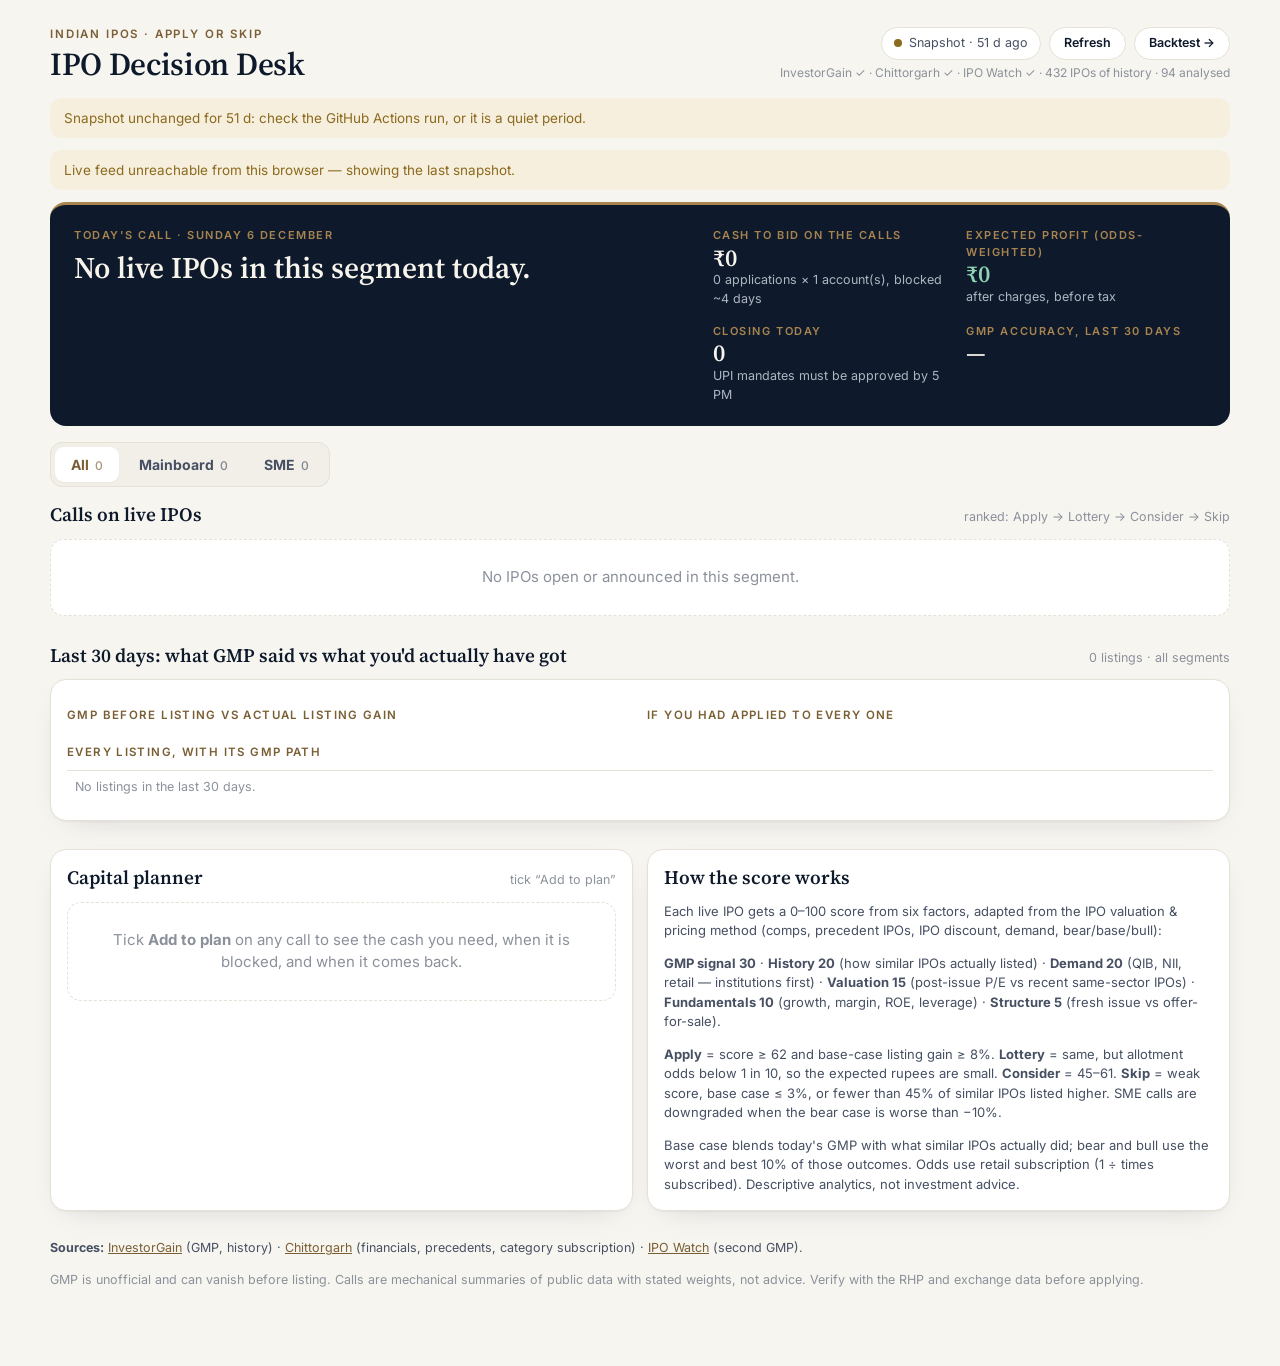
==== commit fc3bec09: "Re-skin both pages in a private-bank palette Ivory paper, navy ink, muted gold accent, emerald/burgu" ====
--- a/index.html
+++ b/index.html
@@ -7,38 +7,38 @@
 <meta name="description" content="Apply / skip calls for Indian mainboard and SME IPOs: GMP, realistic allotment odds, valuation vs precedents, and how GMP compared with actual listings over the last 30 days.">
 <link rel="preconnect" href="https://fonts.googleapis.com">
 <link rel="preconnect" href="https://fonts.gstatic.com" crossorigin>
-<link href="https://fonts.googleapis.com/css2?family=Archivo:wght@600;700;800;900&family=Public+Sans:wght@400;500;600;700&family=IBM+Plex+Mono:wght@500;600&display=swap" rel="stylesheet">
+<link href="https://fonts.googleapis.com/css2?family=Source+Serif+4:opsz,wght@8..60,500;8..60,600;8..60,700&family=Inter:wght@400;500;600;700&display=swap" rel="stylesheet">
 <style>
 :root{
-  --bg:#F5F2EA;--surface:#fff;--alt:#EFEBE1;--line:#E0DACB;
-  --ink:#1F1B14;--ink2:#58513F;--ink3:#8A836D;
-  --accent:#B5651D;--accent-ink:#7A4212;--accent-soft:#F1E1CB;
-  --good:#18794E;--good-soft:#D8F1E3;--bad:#B3261E;--bad-soft:#F8DEDC;
-  --warn:#9A5B00;--warn-soft:#FBEDD3;--blue:#1D4ED8;--blue-soft:#DCE6FD;--sme:#6B4FA0;--sme-soft:#EAE3F6;
-  --hero:#1F1B14;--hero-ink:#F5F2EA;--hero-ink2:#C9C1AC;
-  --shadow:0 1px 2px rgba(31,27,20,.06),0 8px 24px -14px rgba(31,27,20,.3);
+  --bg:#F7F5F0;--surface:#FFFFFF;--alt:#F2EFE8;--line:#E5E1D6;
+  --ink:#0E1A2B;--ink2:#465062;--ink3:#8B919B;
+  --accent:#A8844F;--accent-ink:#7A5E34;--accent-soft:#F3EDE1;
+  --good:#1D6B52;--good-soft:#E4F0EA;--bad:#9A2F2F;--bad-soft:#F5E6E4;
+  --warn:#8C6A1E;--warn-soft:#F6EFDD;--blue:#1F3A5F;--blue-soft:#E6ECF3;--sme:#5B5283;--sme-soft:#ECEAF3;
+  --hero:#0E1A2B;--hero-ink:#F7F4EC;--hero-ink2:#AEB6C2;
+  --shadow:0 1px 2px rgba(14,26,43,.04),0 10px 30px -18px rgba(14,26,43,.22);
 }
 @media (prefers-color-scheme:dark){:root{
-  --bg:#15130E;--surface:#1E1B14;--alt:#26221A;--line:#383220;
-  --ink:#F3EFE4;--ink2:#C7C0AC;--ink3:#9A9279;
-  --accent:#E0913E;--accent-ink:#F6C387;--accent-soft:#3A2A15;
-  --good:#4ADE80;--good-soft:#163422;--bad:#F2857D;--bad-soft:#3A1E1B;
-  --warn:#E3B34A;--warn-soft:#3A2C10;--blue:#8DB0FF;--blue-soft:#1B2740;--sme:#B7A0F0;--sme-soft:#2A2340;
-  --hero:#26221A;--hero-ink:#F3EFE4;--hero-ink2:#B5AD97;
-  --shadow:0 1px 2px rgba(0,0,0,.3),0 8px 24px -14px rgba(0,0,0,.6);
+  --bg:#0A111D;--surface:#101A2A;--alt:#152237;--line:#223149;
+  --ink:#EEF1F5;--ink2:#B4BDCA;--ink3:#7D889C;
+  --accent:#C9A66B;--accent-ink:#DCC08E;--accent-soft:#2A2618;
+  --good:#5CBF95;--good-soft:#11291F;--bad:#E08B86;--bad-soft:#331A1A;
+  --warn:#D9B45E;--warn-soft:#2E2512;--blue:#8EB1E6;--blue-soft:#14233B;--sme:#B2A8DE;--sme-soft:#221F35;
+  --hero:#152237;--hero-ink:#F2EEE4;--hero-ink2:#A3ADBB;
+  --shadow:0 1px 2px rgba(0,0,0,.35),0 10px 30px -18px rgba(0,0,0,.7);
 }}
 *{box-sizing:border-box}
 html,body{margin:0}
-body{background:var(--bg);color:var(--ink);font:15px/1.5 "Public Sans",ui-sans-serif,system-ui,-apple-system,sans-serif;-webkit-font-smoothing:antialiased}
-.num{font-family:"IBM Plex Mono",ui-monospace,Menlo,monospace;font-variant-numeric:tabular-nums}
+body{background:var(--bg);color:var(--ink);font:15px/1.5 Inter,ui-sans-serif,system-ui,-apple-system,sans-serif;-webkit-font-smoothing:antialiased}
+.num{font-family:Inter,ui-sans-serif,sans-serif;font-variant-numeric:tabular-nums;font-feature-settings:"tnum" 1,"lnum" 1}
 a{color:var(--accent-ink)}
 button{font:inherit;color:inherit}
 :focus-visible{outline:2px solid var(--accent);outline-offset:2px}
 .wrap{max-width:1220px;margin:0 auto;padding:22px 20px 64px}
-h1{font:900 clamp(24px,3.2vw,32px)/1.1 Archivo,system-ui,sans-serif;letter-spacing:-.01em;margin:2px 0 0}
-h2{font:800 19px/1.25 Archivo,system-ui,sans-serif;margin:0}
-h3{font:800 13px/1.3 Archivo,sans-serif;text-transform:uppercase;letter-spacing:.06em;color:var(--ink3);margin:0 0 8px}
-.eyebrow{font-size:12px;letter-spacing:.09em;text-transform:uppercase;color:var(--accent-ink);font-weight:700}
+h1{font:600 clamp(24px,3.2vw,32px)/1.1 "Source Serif 4",Georgia,serif;letter-spacing:-.01em;margin:2px 0 0}
+h2{font:600 19px/1.25 "Source Serif 4",Georgia,serif;margin:0}
+h3{font:600 11.5px/1.3 Inter,sans-serif;text-transform:uppercase;letter-spacing:.12em;color:var(--accent-ink);margin:0 0 10px}
+.eyebrow{font-size:11.5px;letter-spacing:.16em;text-transform:uppercase;color:var(--accent-ink);font-weight:600}
 .sub{font-size:12.5px;color:var(--ink3)}
 .muted{color:var(--ink3)}
 .good{color:var(--good)}.bad{color:var(--bad)}
@@ -58,20 +58,20 @@
 .banner{background:var(--warn-soft);color:var(--warn);border-radius:12px;padding:10px 14px;font-size:13.5px;margin-bottom:12px}
 
 /* hero: today's call */
-.hero{background:var(--hero);color:var(--hero-ink);border-radius:18px;padding:22px 24px;margin-bottom:16px;display:grid;grid-template-columns:1.25fr 1fr;gap:22px}
+.hero{background:var(--hero);color:var(--hero-ink);border-radius:16px;border-top:3px solid var(--accent);padding:22px 24px;margin-bottom:16px;display:grid;grid-template-columns:1.25fr 1fr;gap:22px}
 @media (max-width:900px){.hero{grid-template-columns:1fr}}
-.hero .k{font-size:11.5px;letter-spacing:.09em;text-transform:uppercase;color:var(--hero-ink2);font-weight:700}
-.hero .headline{font:900 clamp(22px,2.8vw,30px)/1.2 Archivo,sans-serif;margin:6px 0 10px}
+.hero .k{font-size:11px;letter-spacing:.14em;text-transform:uppercase;color:var(--accent);font-weight:600}
+.hero .headline{font:600 clamp(22px,2.8vw,30px)/1.2 "Source Serif 4",Georgia,serif;margin:6px 0 10px}
 .hero .lines{display:flex;flex-direction:column;gap:7px}
 .hero .line{display:flex;gap:10px;align-items:baseline;flex-wrap:wrap;font-size:14px}
 .hero .line b{font-weight:700}
 .hero .stats{display:grid;grid-template-columns:1fr 1fr;gap:14px;align-content:start}
-.hero .stat .v{font:800 24px/1.15 Archivo,sans-serif}
+.hero .stat .v{font:600 24px/1.15 "Source Serif 4",Georgia,serif}
 .hero .stat .h{font-size:12.5px;color:var(--hero-ink2)}
 .vb{display:inline-block;font-size:11.5px;font-weight:800;letter-spacing:.03em;padding:3px 10px;border-radius:100px;white-space:nowrap;text-transform:uppercase}
-.v-APPLY{background:var(--good);color:#fff}
-.v-LOTTERY{background:var(--sme);color:#fff}
-.v-CONSIDER{background:var(--blue);color:#fff}
+.v-APPLY{background:var(--good);color:var(--surface)}
+.v-LOTTERY{background:var(--sme);color:var(--surface)}
+.v-CONSIDER{background:var(--blue);color:var(--surface)}
 .v-SKIP{background:var(--bad-soft);color:var(--bad)}
 .v-WAIT,.v-CLOSED{background:var(--alt);color:var(--ink2)}
 
@@ -87,28 +87,28 @@
 /* decision cards */
 .cards{display:grid;grid-template-columns:repeat(auto-fill,minmax(min(370px,100%),1fr));gap:14px}
 .cards>*,.panel,.two>*{min-width:0}
-.card{background:var(--surface);border:1px solid var(--line);border-radius:16px;box-shadow:var(--shadow);padding:16px;display:flex;flex-direction:column;gap:12px;position:relative;overflow:hidden}
-.card::before{content:"";position:absolute;left:0;top:0;bottom:0;width:5px;background:var(--line)}
+.card{background:var(--surface);border:1px solid var(--line);border-radius:14px;box-shadow:var(--shadow);padding:16px;display:flex;flex-direction:column;gap:12px;position:relative;overflow:hidden}
+.card::before{content:"";position:absolute;left:0;top:0;bottom:0;width:3px;background:var(--line)}
 .card.APPLY::before{background:var(--good)}.card.LOTTERY::before{background:var(--sme)}.card.CONSIDER::before{background:var(--blue)}.card.SKIP::before{background:var(--bad)}
 .c-top{display:grid;grid-template-columns:1fr auto;gap:10px;align-items:start}
-.c-name{font:800 18px/1.2 Archivo,sans-serif;overflow-wrap:anywhere}
+.c-name{font:600 18px/1.2 "Source Serif 4",Georgia,serif;overflow-wrap:anywhere}
 .c-meta{display:flex;flex-wrap:wrap;gap:6px 10px;align-items:center;margin-top:6px;font-size:12.5px;color:var(--ink2)}
 .tag{font-size:11px;font-weight:700;padding:2px 8px;border-radius:100px;white-space:nowrap}
 .t-main{background:var(--accent-soft);color:var(--accent-ink)}.t-sme{background:var(--sme-soft);color:var(--sme)}
 .when{font-weight:700;color:var(--blue)}.when.hot{color:var(--bad)}
 .ring{width:62px;height:62px;position:relative}
-.ring span{position:absolute;inset:0;display:grid;place-items:center;font:800 18px Archivo,sans-serif}
-.ring small{display:block;font:600 9.5px "Public Sans";color:var(--ink3);text-align:center;margin-top:-2px}
+.ring span{position:absolute;inset:0;display:grid;place-items:center;font:600 18px "Source Serif 4",Georgia,serif}
+.ring small{display:block;font:600 9.5px Inter;color:var(--ink3);text-align:center;margin-top:-2px}
 .kpis{display:grid;grid-template-columns:repeat(2,1fr);gap:8px}
-.kpi{background:var(--alt);border-radius:10px;padding:8px 9px;min-width:0}
+.kpi{background:var(--bg);border:1px solid var(--line);border-radius:10px;padding:8px 9px;min-width:0}
 .kpi .l{font-size:10.5px;text-transform:uppercase;letter-spacing:.05em;color:var(--ink3);font-weight:700}
-.kpi .v{font:700 16px/1.25 "IBM Plex Mono",monospace;white-space:nowrap;overflow:hidden;text-overflow:ellipsis}
+.kpi .v{font:700 16px/1.25 Inter,sans-serif;font-feature-settings:"tnum" 1;white-space:nowrap;overflow:hidden;text-overflow:ellipsis}
 .kpi .h{font-size:11px;color:var(--ink2);white-space:nowrap;overflow:hidden;text-overflow:ellipsis}
 .scen{display:grid;grid-template-columns:repeat(3,1fr);gap:0;border:1px solid var(--line);border-radius:10px;overflow:hidden}
 .scen div{padding:7px 9px;border-right:1px solid var(--line)}
 .scen div:last-child{border-right:0}
 .scen .l{font-size:10.5px;text-transform:uppercase;letter-spacing:.05em;color:var(--ink3);font-weight:700}
-.scen .v{font:700 14px "IBM Plex Mono",monospace}
+.scen .v{font:700 14px Inter,sans-serif;font-feature-settings:"tnum" 1}
 .scen .h{font-size:11px;color:var(--ink2)}
 .why{list-style:none;margin:0;padding:0;display:flex;flex-direction:column;gap:5px;font-size:13px}
 .why li{display:grid;grid-template-columns:18px 1fr;gap:6px;align-items:start}
@@ -133,9 +133,9 @@
 @media (max-width:900px){.two{grid-template-columns:1fr}}
 .tiles{display:grid;grid-template-columns:repeat(4,1fr);gap:10px;margin-bottom:12px}
 @media (max-width:900px){.tiles{grid-template-columns:repeat(2,1fr)}}
-.tile{background:var(--alt);border-radius:12px;padding:10px 12px;min-width:0}
+.tile{background:var(--bg);border:1px solid var(--line);border-radius:12px;padding:10px 12px;min-width:0}
 .tile .l{font-size:11px;color:var(--ink3);text-transform:uppercase;letter-spacing:.05em;font-weight:700}
-.tile .v{font:800 21px/1.2 Archivo,sans-serif}
+.tile .v{font:600 21px/1.2 "Source Serif 4",Georgia,serif}
 .tile .h{font-size:12px;color:var(--ink2)}
 .scroll{overflow-x:auto}
 table.t{border-collapse:collapse;width:100%;font-size:12.5px}
@@ -323,7 +323,7 @@
   const live = S.ipos.filter((p) => inSeg(p.segment) && (p.st === "open" || p.st === "upcoming"));
   const g = (v) => live.filter((p) => p.call.verdict === v);
   const apply = g("APPLY"), lot = g("LOTTERY"), cons = g("CONSIDER"), skip = g("SKIP"), wait = g("WAIT");
-  const names = (l) => l.map((p) => `${esc(p.name)}${p.st === "open" && p.close === t ? " <span style=\"color:#F2857D\">(closes today)</span>" : p.st === "upcoming" ? " (opens " + dd(p.open) + ")" : ""}`).join(", ");
+  const names = (l) => l.map((p) => `${esc(p.name)}${p.st === "open" && p.close === t ? " <span style=\"color:#E8A39B\">(closes today)</span>" : p.st === "upcoming" ? " (opens " + dd(p.open) + ")" : ""}`).join(", ");
   const go = apply.concat(lot);
   const cash = go.reduce((s, p) => s + (p.call.invested || 0), 0) * cfg().accounts;
   const ev = go.reduce((s, p) => s + (p.call.ev || 0), 0) * cfg().accounts;
@@ -339,7 +339,7 @@
     ${line("CONSIDER", cons, names(cons))}${line("SKIP", skip, names(skip))}${line("WAIT", wait, names(wait))}</div></div>
     <div class="stats">
       <div class="stat"><div class="k">Cash to bid on the calls</div><div class="v num">${lakh(cash)}</div><div class="h">${go.length} application${go.length === 1 ? "" : "s"} × ${cfg().accounts} account(s), blocked ~4 days</div></div>
-      <div class="stat"><div class="k">Expected profit (odds-weighted)</div><div class="v num" style="color:${ev >= 0 ? "#6EE7A1" : "#F2857D"}">${inr(ev)}</div><div class="h">after charges, before tax</div></div>
+      <div class="stat"><div class="k">Expected profit (odds-weighted)</div><div class="v num" style="color:${ev >= 0 ? "#8FD3B3" : "#F2857D"}">${inr(ev)}</div><div class="h">after charges, before tax</div></div>
       <div class="stat"><div class="k">Closing today</div><div class="v">${closing}</div><div class="h">UPI mandates must be approved by 5 PM</div></div>
       <div class="stat"><div class="k">GMP accuracy, last 30 days</div><div class="v num" id="heroAcc">—</div><div class="h" id="heroAccH"></div></div>
     </div>`;
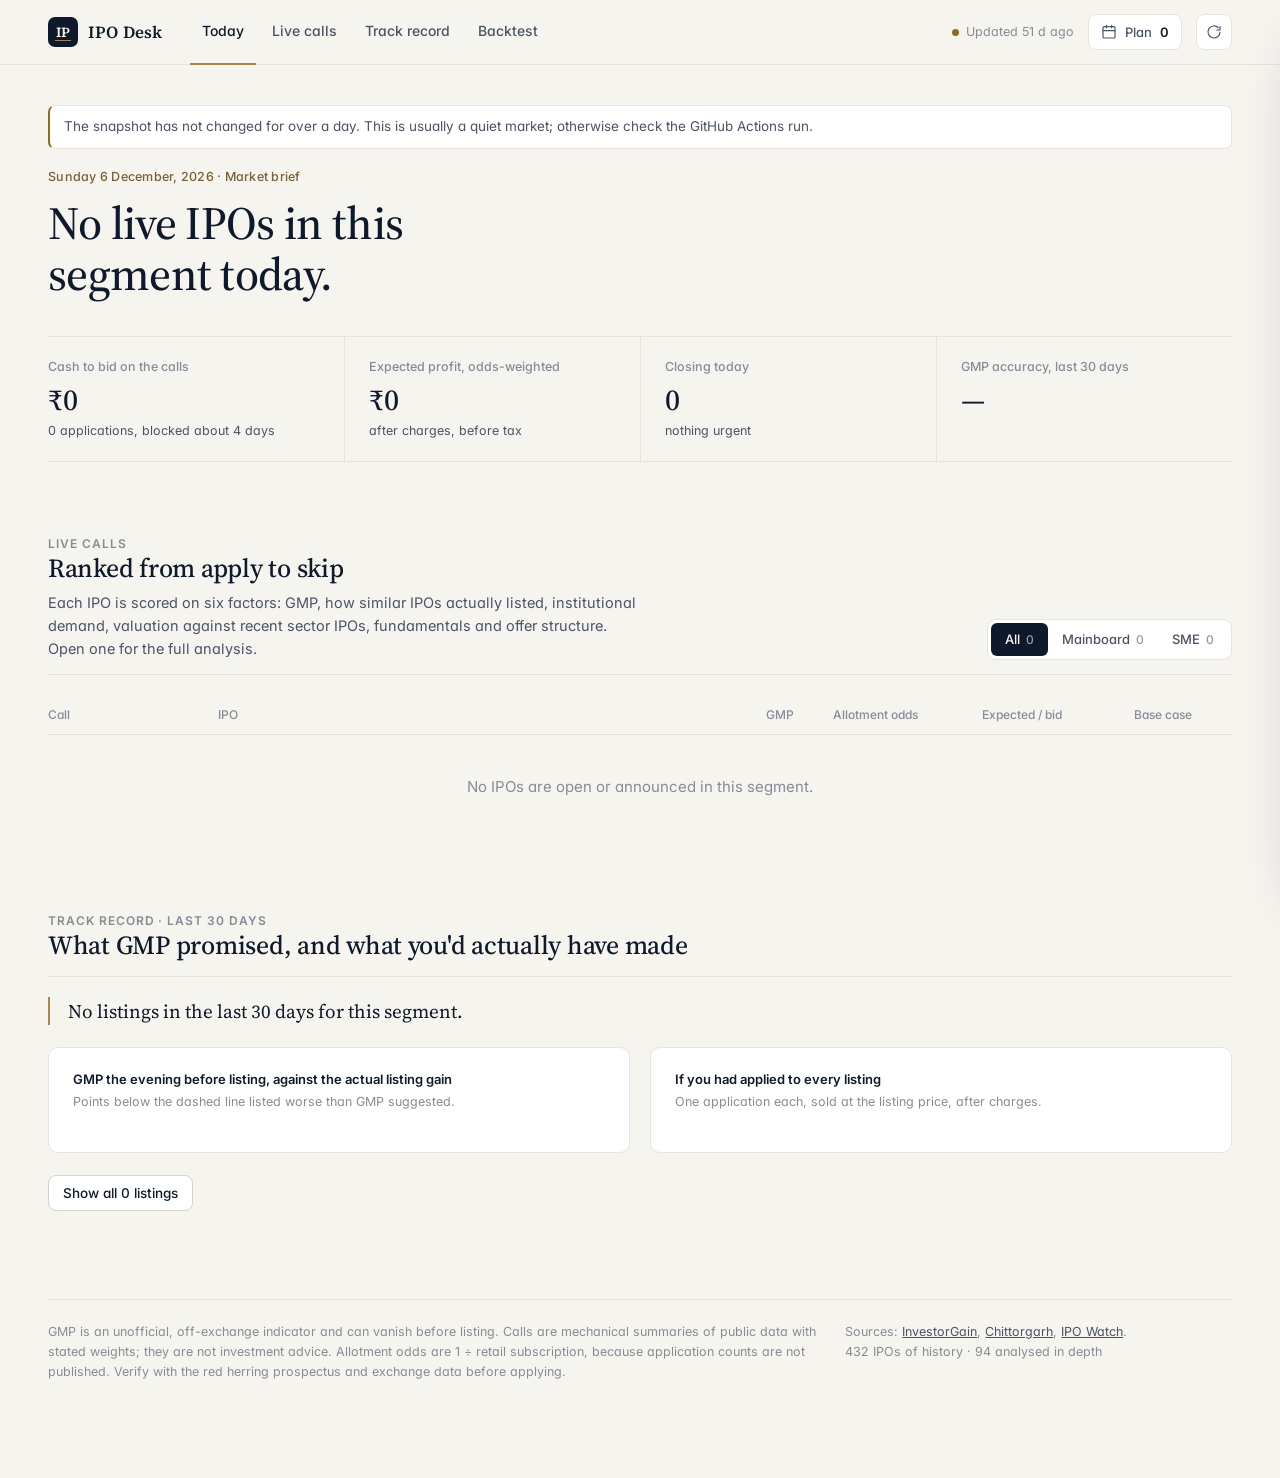
==== commit 32c516ae: "Redesign both pages on a shared design system - ui.css: tokens, type scale, hairline layout, app bar" ====
--- a/index.html
+++ b/index.html
@@ -3,210 +3,148 @@
 <head>
 <meta charset="utf-8">
 <meta name="viewport" content="width=device-width,initial-scale=1">
-<title>IPO Decision Desk</title>
-<meta name="description" content="Apply / skip calls for Indian mainboard and SME IPOs: GMP, realistic allotment odds, valuation vs precedents, and how GMP compared with actual listings over the last 30 days.">
+<title>IPO Desk · Today</title>
+<meta name="description" content="Apply or skip calls for Indian mainboard and SME IPOs, with realistic allotment odds, valuation against precedents, and a 30-day track record of GMP against actual listings.">
 <link rel="preconnect" href="https://fonts.googleapis.com">
 <link rel="preconnect" href="https://fonts.gstatic.com" crossorigin>
-<link href="https://fonts.googleapis.com/css2?family=Source+Serif+4:opsz,wght@8..60,500;8..60,600;8..60,700&family=Inter:wght@400;500;600;700&display=swap" rel="stylesheet">
+<link href="https://fonts.googleapis.com/css2?family=Source+Serif+4:opsz,wght@8..60,400;8..60,500;8..60,600&family=Inter:wght@400;500;600&display=swap" rel="stylesheet">
+<link rel="stylesheet" href="ui.css">
 <style>
-:root{
-  --bg:#F7F5F0;--surface:#FFFFFF;--alt:#F2EFE8;--line:#E5E1D6;
-  --ink:#0E1A2B;--ink2:#465062;--ink3:#8B919B;
-  --accent:#A8844F;--accent-ink:#7A5E34;--accent-soft:#F3EDE1;
-  --good:#1D6B52;--good-soft:#E4F0EA;--bad:#9A2F2F;--bad-soft:#F5E6E4;
-  --warn:#8C6A1E;--warn-soft:#F6EFDD;--blue:#1F3A5F;--blue-soft:#E6ECF3;--sme:#5B5283;--sme-soft:#ECEAF3;
-  --hero:#0E1A2B;--hero-ink:#F7F4EC;--hero-ink2:#AEB6C2;
-  --shadow:0 1px 2px rgba(14,26,43,.04),0 10px 30px -18px rgba(14,26,43,.22);
-}
-@media (prefers-color-scheme:dark){:root{
-  --bg:#0A111D;--surface:#101A2A;--alt:#152237;--line:#223149;
-  --ink:#EEF1F5;--ink2:#B4BDCA;--ink3:#7D889C;
-  --accent:#C9A66B;--accent-ink:#DCC08E;--accent-soft:#2A2618;
-  --good:#5CBF95;--good-soft:#11291F;--bad:#E08B86;--bad-soft:#331A1A;
-  --warn:#D9B45E;--warn-soft:#2E2512;--blue:#8EB1E6;--blue-soft:#14233B;--sme:#B2A8DE;--sme-soft:#221F35;
-  --hero:#152237;--hero-ink:#F2EEE4;--hero-ink2:#A3ADBB;
-  --shadow:0 1px 2px rgba(0,0,0,.35),0 10px 30px -18px rgba(0,0,0,.7);
-}}
-*{box-sizing:border-box}
-html,body{margin:0}
-body{background:var(--bg);color:var(--ink);font:15px/1.5 Inter,ui-sans-serif,system-ui,-apple-system,sans-serif;-webkit-font-smoothing:antialiased}
-.num{font-family:Inter,ui-sans-serif,sans-serif;font-variant-numeric:tabular-nums;font-feature-settings:"tnum" 1,"lnum" 1}
-a{color:var(--accent-ink)}
-button{font:inherit;color:inherit}
-:focus-visible{outline:2px solid var(--accent);outline-offset:2px}
-.wrap{max-width:1220px;margin:0 auto;padding:22px 20px 64px}
-h1{font:600 clamp(24px,3.2vw,32px)/1.1 "Source Serif 4",Georgia,serif;letter-spacing:-.01em;margin:2px 0 0}
-h2{font:600 19px/1.25 "Source Serif 4",Georgia,serif;margin:0}
-h3{font:600 11.5px/1.3 Inter,sans-serif;text-transform:uppercase;letter-spacing:.12em;color:var(--accent-ink);margin:0 0 10px}
-.eyebrow{font-size:11.5px;letter-spacing:.16em;text-transform:uppercase;color:var(--accent-ink);font-weight:600}
-.sub{font-size:12.5px;color:var(--ink3)}
-.muted{color:var(--ink3)}
-.good{color:var(--good)}.bad{color:var(--bad)}
-
-.top{display:flex;flex-wrap:wrap;gap:14px;align-items:flex-end;justify-content:space-between;margin-bottom:16px}
-.pills{display:flex;flex-wrap:wrap;gap:8px;justify-content:flex-end;align-items:center}
-.pill-live{display:inline-flex;align-items:center;gap:7px;background:var(--surface);border:1px solid var(--line);border-radius:100px;padding:6px 12px;font-size:12.5px;color:var(--ink2)}
-.dot{width:8px;height:8px;border-radius:50%;background:var(--ink3)}
-.dot.on{background:var(--good);animation:pulse 2.4s ease-in-out infinite}.dot.warn{background:var(--warn)}
-@keyframes pulse{50%{opacity:.35}}
-@media (prefers-reduced-motion:reduce){.dot.on{animation:none}}
-.btn{border:1px solid var(--line);background:var(--surface);border-radius:100px;padding:6px 14px;font-size:12.5px;font-weight:600;cursor:pointer;text-decoration:none;color:var(--ink)}
-.btn:hover{border-color:var(--accent)}
-.btn[aria-busy=true]{opacity:.6;pointer-events:none}
-.src{font-size:12px;color:var(--ink3);text-align:right;margin-top:4px}
-.src .bad{font-weight:600}
-.banner{background:var(--warn-soft);color:var(--warn);border-radius:12px;padding:10px 14px;font-size:13.5px;margin-bottom:12px}
-
-/* hero: today's call */
-.hero{background:var(--hero);color:var(--hero-ink);border-radius:16px;border-top:3px solid var(--accent);padding:22px 24px;margin-bottom:16px;display:grid;grid-template-columns:1.25fr 1fr;gap:22px}
-@media (max-width:900px){.hero{grid-template-columns:1fr}}
-.hero .k{font-size:11px;letter-spacing:.14em;text-transform:uppercase;color:var(--accent);font-weight:600}
-.hero .headline{font:600 clamp(22px,2.8vw,30px)/1.2 "Source Serif 4",Georgia,serif;margin:6px 0 10px}
-.hero .lines{display:flex;flex-direction:column;gap:7px}
-.hero .line{display:flex;gap:10px;align-items:baseline;flex-wrap:wrap;font-size:14px}
-.hero .line b{font-weight:700}
-.hero .stats{display:grid;grid-template-columns:1fr 1fr;gap:14px;align-content:start}
-.hero .stat .v{font:600 24px/1.15 "Source Serif 4",Georgia,serif}
-.hero .stat .h{font-size:12.5px;color:var(--hero-ink2)}
-.vb{display:inline-block;font-size:11.5px;font-weight:800;letter-spacing:.03em;padding:3px 10px;border-radius:100px;white-space:nowrap;text-transform:uppercase}
-.v-APPLY{background:var(--good);color:var(--surface)}
-.v-LOTTERY{background:var(--sme);color:var(--surface)}
-.v-CONSIDER{background:var(--blue);color:var(--surface)}
-.v-SKIP{background:var(--bad-soft);color:var(--bad)}
-.v-WAIT,.v-CLOSED{background:var(--alt);color:var(--ink2)}
-
-.tabs{display:inline-flex;background:var(--alt);border:1px solid var(--line);border-radius:12px;padding:4px;gap:4px;margin-bottom:16px}
-.tabs button{border:0;background:transparent;color:var(--ink2);font-weight:700;font-size:14px;padding:7px 16px;border-radius:9px;cursor:pointer}
-.tabs button.on{background:var(--surface);color:var(--accent-ink);box-shadow:var(--shadow)}
-.tabs .c{font-weight:500;opacity:.65;margin-left:6px;font-size:12px}
-
-.sec{margin-bottom:28px}
-.sec-h{display:flex;flex-wrap:wrap;align-items:baseline;gap:6px 12px;margin:0 0 12px}
-.sec-h .sub{margin-left:auto}
-
-/* decision cards */
-.cards{display:grid;grid-template-columns:repeat(auto-fill,minmax(min(370px,100%),1fr));gap:14px}
-.cards>*,.panel,.two>*{min-width:0}
-.card{background:var(--surface);border:1px solid var(--line);border-radius:14px;box-shadow:var(--shadow);padding:16px;display:flex;flex-direction:column;gap:12px;position:relative;overflow:hidden}
-.card::before{content:"";position:absolute;left:0;top:0;bottom:0;width:3px;background:var(--line)}
-.card.APPLY::before{background:var(--good)}.card.LOTTERY::before{background:var(--sme)}.card.CONSIDER::before{background:var(--blue)}.card.SKIP::before{background:var(--bad)}
-.c-top{display:grid;grid-template-columns:1fr auto;gap:10px;align-items:start}
-.c-name{font:600 18px/1.2 "Source Serif 4",Georgia,serif;overflow-wrap:anywhere}
-.c-meta{display:flex;flex-wrap:wrap;gap:6px 10px;align-items:center;margin-top:6px;font-size:12.5px;color:var(--ink2)}
-.tag{font-size:11px;font-weight:700;padding:2px 8px;border-radius:100px;white-space:nowrap}
-.t-main{background:var(--accent-soft);color:var(--accent-ink)}.t-sme{background:var(--sme-soft);color:var(--sme)}
-.when{font-weight:700;color:var(--blue)}.when.hot{color:var(--bad)}
-.ring{width:62px;height:62px;position:relative}
-.ring span{position:absolute;inset:0;display:grid;place-items:center;font:600 18px "Source Serif 4",Georgia,serif}
-.ring small{display:block;font:600 9.5px Inter;color:var(--ink3);text-align:center;margin-top:-2px}
-.kpis{display:grid;grid-template-columns:repeat(2,1fr);gap:8px}
-.kpi{background:var(--bg);border:1px solid var(--line);border-radius:10px;padding:8px 9px;min-width:0}
-.kpi .l{font-size:10.5px;text-transform:uppercase;letter-spacing:.05em;color:var(--ink3);font-weight:700}
-.kpi .v{font:700 16px/1.25 Inter,sans-serif;font-feature-settings:"tnum" 1;white-space:nowrap;overflow:hidden;text-overflow:ellipsis}
-.kpi .h{font-size:11px;color:var(--ink2);white-space:nowrap;overflow:hidden;text-overflow:ellipsis}
-.scen{display:grid;grid-template-columns:repeat(3,1fr);gap:0;border:1px solid var(--line);border-radius:10px;overflow:hidden}
-.scen div{padding:7px 9px;border-right:1px solid var(--line)}
-.scen div:last-child{border-right:0}
-.scen .l{font-size:10.5px;text-transform:uppercase;letter-spacing:.05em;color:var(--ink3);font-weight:700}
-.scen .v{font:700 14px Inter,sans-serif;font-feature-settings:"tnum" 1}
-.scen .h{font-size:11px;color:var(--ink2)}
-.why{list-style:none;margin:0;padding:0;display:flex;flex-direction:column;gap:5px;font-size:13px}
-.why li{display:grid;grid-template-columns:18px 1fr;gap:6px;align-items:start}
-.why .i{font-weight:800;text-align:center;border-radius:5px;font-size:12px;line-height:18px}
-.why .p{background:var(--good-soft);color:var(--good)}.why .m{background:var(--bad-soft);color:var(--bad)}
-details.more summary{cursor:pointer;font-size:12.5px;font-weight:700;color:var(--accent-ink)}
-.fbar{display:grid;grid-template-columns:96px 1fr;gap:4px 10px;align-items:center;font-size:12px;margin:6px 0}
-.fbar .bar{height:7px;border-radius:4px;background:var(--alt);overflow:hidden}
-.fbar .bar i{display:block;height:100%;border-radius:4px}
-.fbar .note{grid-column:2;color:var(--ink2);font-size:11.5px;margin-top:-2px}
-.mt{border-collapse:collapse;width:100%;font-size:12px;margin-top:6px}
-.mt th,.mt td{padding:4px 6px;border-top:1px solid var(--line);text-align:right;white-space:nowrap}
-.mt th{color:var(--ink3);font-weight:600;font-size:10.5px;text-transform:uppercase;background:none;border-top:0}
-.mt th:first-child,.mt td:first-child{text-align:left;white-space:normal}
-.c-foot{display:flex;align-items:center;justify-content:space-between;gap:8px;font-size:12.5px;margin-top:auto}
-.plan{display:inline-flex;gap:6px;align-items:center;cursor:pointer;font-weight:600}
-.empty{padding:26px;text-align:center;color:var(--ink3);background:var(--surface);border:1px dashed var(--line);border-radius:14px}
-
-/* panels */
-.panel{background:var(--surface);border:1px solid var(--line);border-radius:16px;box-shadow:var(--shadow);padding:16px}
-.two{display:grid;grid-template-columns:1fr 1fr;gap:14px}
-@media (max-width:900px){.two{grid-template-columns:1fr}}
-.tiles{display:grid;grid-template-columns:repeat(4,1fr);gap:10px;margin-bottom:12px}
-@media (max-width:900px){.tiles{grid-template-columns:repeat(2,1fr)}}
-.tile{background:var(--bg);border:1px solid var(--line);border-radius:12px;padding:10px 12px;min-width:0}
-.tile .l{font-size:11px;color:var(--ink3);text-transform:uppercase;letter-spacing:.05em;font-weight:700}
-.tile .v{font:600 21px/1.2 "Source Serif 4",Georgia,serif}
-.tile .h{font-size:12px;color:var(--ink2)}
-.scroll{overflow-x:auto}
-table.t{border-collapse:collapse;width:100%;font-size:12.5px}
-table.t th{font-size:10.5px;text-transform:uppercase;letter-spacing:.05em;color:var(--ink3);text-align:right;padding:8px;background:var(--alt);white-space:nowrap}
-table.t td{padding:7px 8px;border-top:1px solid var(--line);text-align:right;white-space:nowrap;vertical-align:middle}
-table.t th:first-child,table.t td:first-child{text-align:left}
-.chg{font-size:12px;font-weight:700;padding:1px 7px;border-radius:6px}
-.pos{background:var(--good-soft);color:var(--good)}.neg{background:var(--bad-soft);color:var(--bad)}.zero{background:var(--alt);color:var(--ink3)}
-svg{display:block}
-.sources{margin-top:22px;font-size:12.5px;color:var(--ink2)}
-.sources .fine{color:var(--ink3)}
+/* page-specific: ranked call list */
+.row,.row-h{display:grid;grid-template-columns:150px minmax(0,1fr) 112px 104px 124px 110px 20px;gap:20px;align-items:center}
+.row-h{padding:10px 0;font-size:12px;font-weight:500;color:var(--ink-3);border-bottom:1px solid var(--line)}
+.row-h span:nth-child(n+3){text-align:right}
+.row{padding:18px 6px 18px 0;border:0;border-bottom:1px solid var(--line);cursor:pointer;transition:background .15s var(--ease);width:100%;background:none;text-align:left}
+.row:hover{background:var(--surface-2)}
+.row .v{text-align:right}
+.row .v b{display:block;font-weight:600;font-size:15px}
+.row .v small{display:block;color:var(--ink-3);font-size:12px;margin-top:2px}
+.row .name{font:500 18px/1.25 var(--serif);letter-spacing:-.005em}
+.row .meta{display:flex;flex-wrap:wrap;gap:6px 12px;align-items:center;margin-top:5px;font-size:12.5px;color:var(--ink-2)}
+.row .meta .hot{color:var(--bad);font-weight:600}
+.row .score{font-size:12px;color:var(--ink-3);margin-top:6px}
+.row .chev{color:var(--ink-3)}
+.row.dim .name,.row.dim .v b{color:var(--ink-2)}
+@media (max-width:900px){
+  .row-h{display:none}
+  .row{grid-template-columns:1fr 1fr;gap:10px 16px;padding:16px 0}
+  .row>:nth-child(1),.row>:nth-child(2){grid-column:1/-1}
+  .row .v{text-align:left}
+  .row .chev{display:none}
+}
+.group-label{font-size:12px;font-weight:500;color:var(--ink-3);padding:26px 0 6px}
+.dmeta{display:flex;flex-wrap:wrap;gap:6px 12px;margin-top:8px;font-size:12.5px;color:var(--ink-2)}
+
+/* drawer content */
+.d-figs{display:grid;grid-template-columns:1fr 1fr;border:1px solid var(--line);border-radius:var(--r);margin:18px 0}
+.d-figs>div{padding:14px 16px}
+.d-figs>div:nth-child(odd){border-right:1px solid var(--line)}
+.d-figs>div:nth-child(n+3){border-top:1px solid var(--line)}
+.d-figs .l{font-size:12px;color:var(--ink-3)}
+.d-figs .v{font:500 22px/1.2 var(--serif);margin-top:2px}
+.d-figs .h{font-size:12px;color:var(--ink-2)}
+.d-sec{margin-top:26px}
+.d-sec h4{font-size:12px;font-weight:600;color:var(--ink-3);margin:0 0 10px;letter-spacing:.06em;text-transform:uppercase}
+.rec{font:400 17px/1.55 var(--serif);color:var(--ink);margin:4px 0 0}
+.range{position:relative;height:40px;margin:4px 8px 0}
+.range .track{position:absolute;left:0;right:0;top:19px;height:2px;background:var(--line)}
+.range .span{position:absolute;top:18px;height:4px;border-radius:2px;background:var(--gold)}
+.range .zero{position:absolute;top:10px;width:1px;height:22px;background:var(--ink-3)}
+.range .pt{position:absolute;top:12px;width:16px;height:16px;margin-left:-8px;border-radius:50%;background:var(--surface);border:2px solid var(--ink)}
+.range .pt.base{background:var(--ink)}
+.range-l{display:grid;grid-template-columns:repeat(3,1fr);font-size:12.5px;margin-top:4px;color:var(--ink-3)}
+.range-l div:nth-child(2){text-align:center}.range-l div:nth-child(3){text-align:right}
+.range-l b{display:block;font-size:15px;color:var(--ink)}
+.range-l b.pos{color:var(--good)}.range-l b.neg{color:var(--bad)}
+.why{list-style:none;padding:0;margin:0;display:grid;gap:10px;font-size:14px}
+.why li{display:grid;grid-template-columns:20px 1fr;gap:8px}
+.why .p{color:var(--good)}.why .m{color:var(--bad)}
+.fac{display:grid;grid-template-columns:120px 1fr 34px;gap:4px 12px;align-items:center;font-size:13px;padding:9px 0;border-bottom:1px solid var(--line)}
+.fac:last-child{border-bottom:0}
+.fac .note{grid-column:2/-1;color:var(--ink-3);font-size:12px}
+.fac .w{color:var(--ink-3);font-size:12px;text-align:right}
+.d-actions{display:flex;gap:10px;flex-wrap:wrap;margin-top:28px;padding-top:18px;border-top:1px solid var(--line)}
+
+/* record section */
+.compare{display:grid;gap:18px}
+.compare .seg-row{display:grid;grid-template-columns:1.1fr 1fr 1fr;gap:16px;align-items:end;padding-bottom:16px;border-bottom:1px solid var(--line)}
+.compare .l{font-size:12px;color:var(--ink-3)}
+.compare .v{font:500 26px/1.15 var(--serif)}
+.compare .sname{font:500 16px var(--serif)}
+details.more>summary{list-style:none;cursor:pointer;display:inline-flex}
+details.more>summary::-webkit-details-marker{display:none}
+details.more[open]>summary .lbl-open{display:none}
+details.more:not([open])>summary .lbl-close{display:none}
+.spark{display:block}
+.empty{padding:40px 0;text-align:center;color:var(--ink-3)}
+.banner{border:1px solid var(--line);border-left:2px solid var(--warn);background:var(--surface);padding:10px 14px;border-radius:var(--r-sm);font-size:13.5px;color:var(--ink-2);margin-bottom:18px}
 </style>
 </head>
 <body>
-<div class="wrap">
-  <header class="top">
-    <div><span class="eyebrow">Indian IPOs &middot; apply or skip</span><h1>IPO Decision Desk</h1></div>
-    <div>
-      <div class="pills">
-        <span class="pill-live"><span class="dot" id="liveDot"></span><span id="liveTxt">Loading&hellip;</span></span>
-        <button class="btn" id="refreshBtn" type="button">Refresh</button>
-        <a class="btn" href="backtest.html">Backtest &rarr;</a>
-      </div>
-      <div class="src" id="srcLine"></div>
+<header class="appbar"><div class="in">
+  <a class="brand" href="./" aria-label="IPO Desk home"><span class="mark" aria-hidden="true">IP</span><b>IPO Desk</b></a>
+  <nav class="nav" aria-label="Sections">
+    <a href="#today" data-nav="today" class="on">Today</a>
+    <a href="#calls" data-nav="calls">Live calls</a>
+    <a href="#record" data-nav="record">Track record</a>
+    <a href="backtest.html">Backtest</a>
+  </nav>
+  <div class="bar-end">
+    <div class="status" title="Data freshness"><span class="dot" id="liveDot"></span><span class="t" id="liveTxt">Loading</span></div>
+    <button class="plan-pill" id="planBtn" type="button" aria-label="Open my plan"><svg class="i" viewBox="0 0 24 24"><rect x="3" y="4" width="18" height="17" rx="2"/><path d="M8 2v4M16 2v4M3 10h18"/></svg>Plan <b id="planN">0</b></button>
+    <button class="icon-btn" id="refreshBtn" type="button" aria-label="Refresh data"><svg class="i" viewBox="0 0 24 24"><path d="M21 12a9 9 0 1 1-2.6-6.4"/><path d="M21 4v5h-5"/></svg></button>
+  </div>
+</div></header>
+
+<main class="page">
+  <div id="banner"></div>
+
+  <section id="today" aria-labelledby="headline">
+    <div class="eyebrow" id="dateline">&nbsp;</div>
+    <h1 class="display" id="headline">Reading today's book&hellip;</h1>
+    <p class="lede" id="lede"></p>
+    <div class="figures" id="figures"></div>
+  </section>
+
+  <section class="section" id="calls" aria-labelledby="callsH">
+    <div class="section-head">
+      <div><div class="kicker">Live calls</div><h2 class="sec" id="callsH">Ranked from apply to skip</h2>
+        <p>Each IPO is scored on six factors: GMP, how similar IPOs actually listed, institutional demand, valuation against recent sector IPOs, fundamentals and offer structure. Open one for the full analysis.</p></div>
+      <div class="seg" id="seg" role="group" aria-label="Segment"></div>
     </div>
-  </header>
-  <div id="banner"></div>
-
-  <section class="hero" id="hero" aria-label="Today's call"></section>
-
-  <div class="tabs" id="seg" role="tablist" aria-label="Segment"></div>
-
-  <section class="sec">
-    <div class="sec-h"><h2>Calls on live IPOs</h2><span class="sub">ranked: Apply → Lottery → Consider → Skip</span></div>
-    <div class="cards" id="calls"></div>
+    <div class="row-h" aria-hidden="true"><span>Call</span><span>IPO</span><span>GMP</span><span>Allotment odds</span><span>Expected / bid</span><span>Base case</span><span></span></div>
+    <div id="list"></div>
   </section>
 
-  <section class="sec" id="awaitSec">
-    <div class="sec-h"><h2>Bidding closed, listing soon</h2><span class="sub">what GMP now implies for allottees</span></div>
-    <div class="cards" id="await"></div>
+  <section class="section" id="record" aria-labelledby="recordH">
+    <div class="section-head">
+      <div><div class="kicker">Track record · last 30 days</div><h2 class="sec" id="recordH">What GMP promised, and what you'd actually have made</h2></div>
+      <span class="muted" id="recordN" style="font-size:13px"></span>
+    </div>
+    <p class="answer" id="recordAnswer"></p>
+    <div class="grid-2">
+      <div class="surface pad"><h3 class="sub">GMP the evening before listing, against the actual listing gain</h3><p class="note" style="margin:4px 0 14px">Points below the dashed line listed worse than GMP suggested.</p><div id="scatter"></div></div>
+      <div class="surface pad"><h3 class="sub">If you had applied to every listing</h3><p class="note" style="margin:4px 0 18px">One application each, sold at the listing price, after charges.</p><div class="compare" id="compare"></div></div>
+    </div>
+    <details class="more" style="margin-top:22px">
+      <summary class="btn"><span class="lbl-open" id="allLbl">Show every listing</span><span class="lbl-close">Hide listings</span></summary>
+      <div class="scroll-x" style="margin-top:14px"><table class="tbl" id="real"></table></div>
+    </details>
   </section>
 
-  <section class="sec">
-    <div class="sec-h"><h2>Last 30 days: what GMP said vs what you'd actually have got</h2><span class="sub" id="realSub"></span></div>
-    <div class="panel">
-      <div class="tiles" id="realTiles"></div>
-      <div class="two" style="margin-bottom:12px">
-        <div><h3>GMP before listing vs actual listing gain</h3><div id="scatter"></div></div>
-        <div><h3>If you had applied to every one</h3><div id="realApply"></div></div>
-      </div>
-      <h3>Every listing, with its GMP path</h3>
-      <div class="scroll"><table class="t" id="real"></table></div>
-    </div>
-  </section>
-
-  <section class="sec two">
-    <div class="panel"><div class="sec-h"><h2>Capital planner</h2><span class="sub">tick &ldquo;Add to plan&rdquo;</span></div><div id="planner"></div></div>
-    <div class="panel"><div class="sec-h"><h2>How the score works</h2></div>
-      <div class="sub" style="font-size:13px;color:var(--ink2)">
-        <p style="margin-top:0">Each live IPO gets a 0&ndash;100 score from six factors, adapted from the IPO valuation &amp; pricing method (comps, precedent IPOs, IPO discount, demand, bear/base/bull):</p>
-        <p><b>GMP signal 30</b> &middot; <b>History 20</b> (how similar IPOs actually listed) &middot; <b>Demand 20</b> (QIB, NII, retail &mdash; institutions first) &middot; <b>Valuation 15</b> (post-issue P/E vs recent same-sector IPOs) &middot; <b>Fundamentals 10</b> (growth, margin, ROE, leverage) &middot; <b>Structure 5</b> (fresh issue vs offer-for-sale).</p>
-        <p><b>Apply</b> = score &ge; 62 and base-case listing gain &ge; 8%. <b>Lottery</b> = same, but allotment odds below 1 in 10, so the expected rupees are small. <b>Consider</b> = 45&ndash;61. <b>Skip</b> = weak score, base case &le; 3%, or fewer than 45% of similar IPOs listed higher. SME calls are downgraded when the bear case is worse than &minus;10%.</p>
-        <p style="margin-bottom:0">Base case blends today's GMP with what similar IPOs actually did; bear and bull use the worst and best 10% of those outcomes. Odds use retail subscription (1 &divide; times subscribed). Descriptive analytics, not investment advice.</p>
-      </div>
-    </div>
-  </section>
-
-  <div class="sources">
-    <p><b>Sources:</b> <a href="https://www.investorgain.com/report/ipo-gmp-live/331/" target="_blank" rel="noopener">InvestorGain</a> (GMP, history) &middot; <a href="https://www.chittorgarh.com/" target="_blank" rel="noopener">Chittorgarh</a> (financials, precedents, category subscription) &middot; <a href="https://ipowatch.in/ipo-grey-market-premium-latest-ipo-gmp/" target="_blank" rel="noopener">IPO Watch</a> (second GMP).</p>
-    <p class="fine">GMP is unofficial and can vanish before listing. Calls are mechanical summaries of public data with stated weights, not advice. Verify with the RHP and exchange data before applying.</p>
-  </div>
+  <footer class="foot">
+    <div>GMP is an unofficial, off-exchange indicator and can vanish before listing. Calls are mechanical summaries of public data with stated weights; they are not investment advice. Allotment odds are 1 &divide; retail subscription, because application counts are not published. Verify with the red herring prospectus and exchange data before applying.</div>
+    <div>Sources: <a href="https://www.investorgain.com/report/ipo-gmp-live/331/" target="_blank" rel="noopener">InvestorGain</a>, <a href="https://www.chittorgarh.com/" target="_blank" rel="noopener">Chittorgarh</a>, <a href="https://ipowatch.in/ipo-grey-market-premium-latest-ipo-gmp/" target="_blank" rel="noopener">IPO Watch</a>.<br><span id="srcLine"></span></div>
+  </footer>
+</main>
+
+<div id="layer">
+  <div class="scrim" data-close></div>
+  <aside class="drawer" role="dialog" aria-modal="true" aria-labelledby="dTitle" tabindex="-1">
+    <div class="drawer-head"><div style="flex:1;min-width:0" id="dHead"></div>
+      <button class="icon-btn" type="button" data-close aria-label="Close panel"><svg class="i" viewBox="0 0 24 24"><path d="M18 6 6 18M6 6l12 12"/></svg></button></div>
+    <div class="drawer-body" id="dBody"></div>
+  </aside>
 </div>
 
 <script src="backtest.js"></script>
@@ -216,29 +154,39 @@
 const B = window.Backtest, D = window.Decide;
 const IST = "Asia/Kolkata", SNAP_EVERY = 5 * 60e3, LIVE_EVERY = 3 * 60e3, STALE_HOURS = 36;
 const S = { snap: null, snapIpos: [], hist: {}, archive: [], recById: new Map(), rows: [], ins: {}, insByIg: new Map(), ipos: [], seg: "All",
-  live: { on: true, ok: null, at: null, map: null }, plan: new Set(), calls: new Map() };
+  live: { ok: null, at: null, map: null }, plan: new Set(), open: null };
 try { S.seg = localStorage.getItem("ipo-seg") || "All"; S.plan = new Set(JSON.parse(localStorage.getItem("ipo-plan") || "[]")); } catch (e) {}
 const save = () => { try { localStorage.setItem("ipo-seg", S.seg); localStorage.setItem("ipo-plan", JSON.stringify([...S.plan])); } catch (e) {} };
 
-/* ---------- helpers ---------- */
+/* ---------- formatting ---------- */
 const $ = (id) => document.getElementById(id);
 const esc = (s) => String(s ?? "").replace(/[&<>"']/g, (c) => ({ "&": "&amp;", "<": "&lt;", ">": "&gt;", '"': "&quot;", "'": "&#39;" }[c]));
 const todayIST = () => new Intl.DateTimeFormat("en-CA", { timeZone: IST }).format(new Date());
 const dnum = (iso) => Math.floor(Date.UTC(+iso.slice(0, 4), +iso.slice(5, 7) - 1, +iso.slice(8, 10)) / 864e5);
 const dd = (iso) => iso ? new Date(iso + "T00:00:00Z").toLocaleDateString("en-IN", { day: "numeric", month: "short", timeZone: "UTC" }) : null;
-const inr = (n) => n == null || isNaN(n) ? "—" : (n < 0 ? "-" : "") + "₹" + Math.abs(Number(n)).toLocaleString("en-IN", { maximumFractionDigits: Math.abs(n) < 100 && n % 1 ? 2 : 0 });
-const lakh = (n) => n == null ? "—" : Math.abs(n) >= 1e5 ? (n < 0 ? "-" : "") + "₹" + (Math.abs(n) / 1e5).toFixed(2) + " L" : inr(n);
-const pc = (n, d = 0) => n == null || isNaN(n) ? "—" : (n > 0 ? "+" : "") + n.toFixed(d) + "%";
-const pr = (x) => x == null ? "—" : (x * 100).toFixed(0) + "%";
-const sgn = (n) => n > 0 ? "pos" : n < 0 ? "neg" : "zero";
+const inr = (n) => n == null || isNaN(n) ? "—" : (n < 0 ? "−" : "") + "₹" + Math.abs(Number(n)).toLocaleString("en-IN", { maximumFractionDigits: Math.abs(n) < 100 && n % 1 ? 2 : 0 });
+const lakh = (n) => n == null ? "—" : Math.abs(n) >= 1e5 ? (n < 0 ? "−" : "") + "₹" + (Math.abs(n) / 1e5).toFixed(2) + " L" : inr(n);
+const pc = (n, d = 0) => n == null || isNaN(n) ? "—" : (n > 0 ? "+" : n < 0 ? "−" : "") + Math.abs(n).toFixed(d) + "%";
+const pr = (x) => x == null ? "—" : Math.round(x * 100) + "%";
+const sg = (n) => n > 0 ? "pos" : n < 0 ? "neg" : "";
+const words = ["no", "one", "two", "three", "four", "five", "six", "seven", "eight", "nine"];
+const w = (n) => n < 10 ? words[n] : String(n);
+const cap = (s) => s.charAt(0).toUpperCase() + s.slice(1);
 const ago = (ms) => { const m = Math.max(0, Math.round(ms / 60e3)); return m < 1 ? "just now" : m < 60 ? m + " min ago" : m < 2880 ? Math.round(m / 60) + " h ago" : Math.round(m / 1440) + " d ago"; };
 const plain = (h) => new DOMParser().parseFromString(h || "", "text/html").body.textContent.replace(/\s+/g, " ").trim();
 const num = (s) => { const m = String(s ?? "").match(/-?\d[\d,]*\.?\d*/); return m ? parseFloat(m[0].replace(/,/g, "")) : null; };
 const safeUrl = (u) => { if (!u) return null; if (u.startsWith("/")) u = "https://ipowatch.in" + u; return /^https:\/\/(www\.)?(chittorgarh\.com|investorgain\.com|ipowatch\.in)\//.test(u) ? u : null; };
-const span = (a, b) => { const [x, y] = [dd(a), dd(b)]; if (!x || !y) return x || y || ""; const [dx, mx] = x.split(" "), [dy, my] = y.split(" "); return mx === my ? `${dx}–${dy} ${my}` : `${x}–${y}`; };
-const rel = (iso, t) => { const d = dnum(iso) - dnum(t); return d === 0 ? "today" : d === 1 ? "tomorrow" : d > 1 ? "in " + d + " days" : -d + " d ago"; };
+const rel = (iso, t) => { const d = dnum(iso) - dnum(t); return d === 0 ? "today" : d === 1 ? "tomorrow" : d > 1 ? "in " + d + " days" : -d + " days ago"; };
+const ICON = {
+  plus: '<svg class="i" viewBox="0 0 24 24"><path d="M12 5v14M5 12h14"/></svg>',
+  minus: '<svg class="i" viewBox="0 0 24 24"><path d="M5 12h14"/></svg>',
+  chev: '<svg class="i" viewBox="0 0 24 24"><path d="m9 6 6 6-6 6"/></svg>',
+  ext: '<svg class="i" viewBox="0 0 24 24"><path d="M14 4h6v6M20 4 10 14M19 14v5a1 1 0 0 1-1 1H5a1 1 0 0 1-1-1V6a1 1 0 0 1 1-1h5"/></svg>',
+  check: '<svg class="i" viewBox="0 0 24 24"><path d="m5 12 5 5L20 7"/></svg>',
+};
 const inSeg = (seg) => S.seg === "All" || seg === S.seg;
 const ORDER = { APPLY: 0, LOTTERY: 1, CONSIDER: 2, WAIT: 3, SKIP: 4, CLOSED: 5 };
+const LABEL = { APPLY: "Apply", LOTTERY: "Lottery bid", CONSIDER: "Consider", SKIP: "Skip", WAIT: "Await GMP", CLOSED: "Closed" };
 
 function cfg() {
   let u = {}; try { u = JSON.parse(localStorage.getItem("ipo-bt-prefs2") || "{}"); } catch (e) {}
@@ -271,13 +219,12 @@
   if (b.status === "fulfilled") S.hist = b.value;
 }
 async function loadStatic() {
-  const hour = "?t=" + Math.floor(Date.now() / 6e5);
-  const [a, i] = await Promise.allSettled([fetch("archive.json" + hour).then((r) => r.json()), fetch("insights.json" + hour).then((r) => r.json())]);
+  const bust = "?t=" + Math.floor(Date.now() / 6e5);
+  const [a, i] = await Promise.allSettled([fetch("archive.json" + bust).then((r) => r.json()), fetch("insights.json" + bust).then((r) => r.json())]);
   if (a.status === "fulfilled") { S.archive = a.value.records || []; S.recById = new Map(S.archive.map((r) => [r.id, r])); S.rows = B.ledger(S.archive, cfg()); }
   if (i.status === "fulfilled") { S.ins = i.value.ipos || {}; S.insByIg = new Map(Object.values(S.ins).filter((v) => v.ig_id).map((v) => [v.ig_id, v])); }
 }
 async function loadLive() {
-  if (!S.live.on) return;
   const [y, m] = todayIST().split("-").map(Number);
   const fy = m >= 4 ? `${y}-${String(y + 1).slice(2)}` : `${y - 1}-${String(y).slice(2)}`;
   try {
@@ -318,246 +265,246 @@
   });
 }
 
-/* ---------- hero: today's call ---------- */
-function renderHero(t) {
-  const live = S.ipos.filter((p) => inSeg(p.segment) && (p.st === "open" || p.st === "upcoming"));
-  const g = (v) => live.filter((p) => p.call.verdict === v);
-  const apply = g("APPLY"), lot = g("LOTTERY"), cons = g("CONSIDER"), skip = g("SKIP"), wait = g("WAIT");
-  const names = (l) => l.map((p) => `${esc(p.name)}${p.st === "open" && p.close === t ? " <span style=\"color:#E8A39B\">(closes today)</span>" : p.st === "upcoming" ? " (opens " + dd(p.open) + ")" : ""}`).join(", ");
-  const go = apply.concat(lot);
-  const cash = go.reduce((s, p) => s + (p.call.invested || 0), 0) * cfg().accounts;
-  const ev = go.reduce((s, p) => s + (p.call.ev || 0), 0) * cfg().accounts;
-  const closing = live.filter((p) => p.st === "open" && p.close === t).length;
-  let headline;
-  if (!live.length) headline = "No live IPOs in this segment today.";
-  else if (!go.length) headline = cons.length ? `Nothing clear-cut today: ${cons.length} to weigh, ${skip.length} to skip.` : `Sit this one out: ${skip.length + wait.length} live IPO${skip.length + wait.length > 1 ? "s" : ""}, none worth the money.`;
-  else headline = `${apply.length ? apply.length + " to apply" : ""}${apply.length && lot.length ? ", " : ""}${lot.length ? lot.length + " lottery ticket" + (lot.length > 1 ? "s" : "") : ""}${skip.length ? `, ${skip.length} to skip` : ""}.`;
-  const line = (v, l, txt) => l.length ? `<div class="line"><span class="vb v-${v}">${D.LABEL[v]}</span><span>${txt}</span></div>` : "";
-  $("hero").innerHTML = `<div><div class="k">Today's call · ${new Date().toLocaleDateString("en-IN", { weekday: "long", day: "numeric", month: "long", timeZone: IST })}</div>
-    <div class="headline">${headline}</div><div class="lines">
-    ${line("APPLY", apply, names(apply))}${line("LOTTERY", lot, names(lot) + " <span style=\"color:var(--hero-ink2)\">· worth a bid, but expect not to be allotted</span>")}
-    ${line("CONSIDER", cons, names(cons))}${line("SKIP", skip, names(skip))}${line("WAIT", wait, names(wait))}</div></div>
-    <div class="stats">
-      <div class="stat"><div class="k">Cash to bid on the calls</div><div class="v num">${lakh(cash)}</div><div class="h">${go.length} application${go.length === 1 ? "" : "s"} × ${cfg().accounts} account(s), blocked ~4 days</div></div>
-      <div class="stat"><div class="k">Expected profit (odds-weighted)</div><div class="v num" style="color:${ev >= 0 ? "#8FD3B3" : "#F2857D"}">${inr(ev)}</div><div class="h">after charges, before tax</div></div>
-      <div class="stat"><div class="k">Closing today</div><div class="v">${closing}</div><div class="h">UPI mandates must be approved by 5 PM</div></div>
-      <div class="stat"><div class="k">GMP accuracy, last 30 days</div><div class="v num" id="heroAcc">—</div><div class="h" id="heroAccH"></div></div>
-    </div>`;
-}
-
-/* ---------- cards ---------- */
-function ring(score) {
-  const s = score == null ? 0 : score, c = 2 * Math.PI * 25, col = s >= 62 ? "var(--good)" : s >= 45 ? "var(--blue)" : "var(--bad)";
-  return `<div class="ring" aria-label="score ${s} of 100"><svg viewBox="0 0 62 62" width="62" height="62"><circle cx="31" cy="31" r="25" fill="none" stroke="var(--alt)" stroke-width="6"/>`
-    + `<circle cx="31" cy="31" r="25" fill="none" stroke="${col}" stroke-width="6" stroke-linecap="round" stroke-dasharray="${(c * s / 100).toFixed(1)} ${c.toFixed(1)}" transform="rotate(-90 31 31)"/></svg>`
-    + `<span>${score == null ? "—" : s}<small></small></span></div>`;
-}
-function factorBars(call) {
+/* ---------- derived ---------- */
+const live = () => S.ipos.filter((p) => inSeg(p.segment) && (p.st === "open" || p.st === "upcoming"));
+function band(p) {
+  const ins = p.ins || {}, lo = ins.price_low || p.price_low, hi = ins.price_high || p.price_high || p.price;
+  return lo && hi && lo !== hi ? inr(lo) + "–" + inr(hi).slice(1) : hi ? inr(hi) : null;
+}
+function when(p, t) {
+  if (p.st === "open") return p.close === t ? "Closes today, 5 PM" : "Closes " + dd(p.close) + " (" + rel(p.close, t) + ")";
+  if (p.st === "upcoming") return p.open ? "Opens " + dd(p.open) + " (" + rel(p.open, t) + ")" : "Dates to be announced";
+  if (p.st === "closed") return p.listing ? "Lists " + dd(p.listing) : "Awaiting listing";
+  return "";
+}
+const oddsText = (o) => o.p >= 0.995 ? "Near certain" : "1 in " + o.oneIn;
+function recommendation(p) {
+  const c = p.call, lc = (r) => /^[A-Z]{2}/.test(r.t) ? r.t : r.t.charAt(0).toLowerCase() + r.t.slice(1);
+  const pos = c.reasons.filter((r) => r.kind === "+").slice(0, 2).map(lc), neg = c.reasons.filter((r) => r.kind === "-").slice(0, 2).map(lc);
+  let s = { APPLY: "Apply.", LOTTERY: "Worth a bid, but expect not to be allotted.", CONSIDER: "A judgement call.", SKIP: "Skip.", WAIT: "Wait for a grey-market quote.", CLOSED: "Bidding has closed." }[c.verdict];
+  if (pos.length) s += ` In its favour: ${pos.join("; ")}.`;
+  if (neg.length) s += ` Against it: ${neg.join("; ")}.`;
+  if (c.verdict === "LOTTERY" && c.ev != null) s += ` At ${oddsText(c.odds).toLowerCase()} odds, the expected gain per application is only ${inr(c.ev)}.`;
+  return s;
+}
+
+/* ---------- today ---------- */
+function renderToday(t) {
+  const L = live(), g = (v) => L.filter((p) => p.call.verdict === v);
+  const ap = g("APPLY"), lo = g("LOTTERY"), co = g("CONSIDER"), sk = g("SKIP").concat(g("WAIT"));
+  $("dateline").textContent = new Date().toLocaleDateString("en-IN", { weekday: "long", day: "numeric", month: "long", year: "numeric", timeZone: IST }) + " · Market brief";
+  const parts = [];
+  if (ap.length) parts.push(`${w(ap.length)} worth applying for`);
+  if (lo.length) parts.push(`${w(lo.length)} lottery bid${lo.length > 1 ? "s" : ""}`);
+  if (co.length) parts.push(`${w(co.length)} to weigh`);
+  if (sk.length) parts.push(`${w(sk.length)} to skip`);
+  $("headline").textContent = !L.length ? "No live IPOs in this segment today." : cap(parts.length > 1 ? parts.slice(0, -1).join(", ") + " and " + parts[parts.length - 1] : parts[0]) + ".";
+  const closing = L.filter((p) => p.st === "open" && p.close === t), lede = [], names = (l) => l.map((p) => esc(p.name)).join(" and ");
+  if (ap.length) lede.push(`The clearest opportunities are ${names(ap)}.`);
+  if (lo.length) lede.push(`${names(lo)} look${lo.length === 1 ? "s" : ""} sound, but allotment odds are slim.`);
+  if (closing.length) lede.push(`${names(closing)} close${closing.length === 1 ? "s" : ""} today at 5 PM.`);
+  $("lede").innerHTML = lede.join(" ");
+  const go = ap.concat(lo), acc = cfg().accounts;
+  const cash = go.reduce((s, p) => s + (p.call.invested || 0), 0) * acc, ev = go.reduce((s, p) => s + (p.call.ev || 0), 0) * acc;
+  const fig = (l, v, h, c) => `<div><div class="l">${l}</div><div class="v num ${c || ""}">${v}</div><div class="h">${h}</div></div>`;
+  $("figures").innerHTML = fig("Cash to bid on the calls", lakh(cash), `${go.length} application${go.length === 1 ? "" : "s"}, blocked about 4 days`)
+    + fig("Expected profit, odds-weighted", inr(ev), "after charges, before tax", sg(ev))
+    + fig("Closing today", String(closing.length), closing.length ? "approve UPI mandates by 5 PM" : "nothing urgent")
+    + `<div><div class="l">GMP accuracy, last 30 days</div><div class="v num" id="accV">—</div><div class="h" id="accH"></div></div>`;
+}
+
+/* ---------- calls ---------- */
+function row(p, t) {
+  const c = p.call, s = c.scenarios, sme = p.segment === "SME", hot = p.st === "open" && p.close === t;
+  return `<button class="row ${c.verdict === "SKIP" || c.verdict === "CLOSED" ? "dim" : ""}" type="button" data-open="${esc(p.id)}" aria-label="${esc(p.name)}: ${LABEL[c.verdict]}. Open analysis">
+    <div><span class="tag t-${c.verdict}">${LABEL[c.verdict]}</span><div class="score">Score ${c.score ?? "—"} / 100</div></div>
+    <div><div class="name">${esc(p.name)}</div><div class="meta"><span class="chip ${sme ? "sme" : ""}">${sme ? esc(p.exchange || "SME") : "Mainboard"}</span>${band(p) ? `<span class="num">${band(p)}</span>` : ""}<span class="${hot ? "hot" : ""}">${esc(when(p, t))}</span>${S.plan.has(p.id) ? `<span class="pos">${ICON.check} In plan</span>` : ""}</div></div>
+    <div class="v num"><b>${p.gmp == null ? "—" : inr(p.gmp)}</b><small>${p.pctv == null ? "no quote yet" : pc(p.pctv) + (p.trend > 0 ? ", rising" : p.trend < 0 ? ", falling" : "")}</small></div>
+    <div class="v num"><b>${oddsText(c.odds)}</b><small>${esc(c.odds.basis)}</small></div>
+    <div class="v num"><b class="${sg(c.ev)}">${c.ev == null ? "—" : inr(c.ev)}</b><small>${c.invested ? "on " + inr(c.invested) : ""}</small></div>
+    <div class="v num"><b>${s ? pc(s.base.pct) : "—"}</b><small>${s ? "bear " + pc(s.bear.pct) : ""}</small></div>
+    <span class="chev" aria-hidden="true">${ICON.chev}</span></button>`;
+}
+function renderCalls(t) {
+  const n = (s) => S.ipos.filter((p) => (s === "All" || p.segment === s) && (p.st === "open" || p.st === "upcoming")).length;
+  $("seg").innerHTML = ["All", "Mainboard", "SME"].map((s) => `<button type="button" data-seg="${s}" aria-pressed="${S.seg === s}">${s}<span class="c">${n(s)}</span></button>`).join("");
+  const L = live().sort((a, b) => ORDER[a.call.verdict] - ORDER[b.call.verdict] || (b.call.score || 0) - (a.call.score || 0));
+  const closed = S.ipos.filter((p) => inSeg(p.segment) && p.st === "closed");
+  $("list").innerHTML = (L.length ? L.map((p) => row(p, t)).join("") : '<div class="empty">No IPOs are open or announced in this segment.</div>')
+    + (closed.length ? `<div class="group-label">Bidding closed, listing soon</div>` + closed.map((p) => row(p, t)).join("") : "");
+}
+
+/* ---------- drawer ---------- */
+function drawerIPO(p) {
+  const t = todayIST(), c = p.call, ins = p.ins || {}, s = c.scenarios, sub = ins.sub || {}, sme = p.segment === "SME";
+  $("dHead").innerHTML = `<span class="tag t-${c.verdict}">${LABEL[c.verdict]}</span><span class="muted" style="font-size:12.5px;margin-left:10px">Score ${c.score ?? "—"} / 100 · confidence ${pr(c.confidence)}</span>
+    <h3 class="dt" id="dTitle">${esc(p.name)}</h3>
+    <div class="dmeta"><span class="chip ${sme ? "sme" : ""}">${sme ? esc(p.exchange || "SME") : "Mainboard"}</span>${band(p) ? `<span class="num">Band ${band(p)}</span>` : ""}<span>${esc(when(p, t))}</span>${ins.loss_making ? "<span>Loss-making</span>" : ins.pe_post ? `<span>P/E ${ins.pe_post.toFixed(0)}x</span>` : ""}</div>`;
+  let range = "";
+  if (s) {
+    const lo = Math.min(0, s.bear.pct) - 5, hi = Math.max(0, s.bull.pct) + 5, X = (v) => ((v - lo) / (hi - lo) * 100).toFixed(1) + "%";
+    range = `<div class="d-sec"><h4>Outcome range if allotted</h4><div class="range" aria-hidden="true"><div class="track"></div><div class="zero" style="left:${X(0)}"></div>
+      <div class="span" style="left:${X(s.bear.pct)};width:calc(${X(s.bull.pct)} - ${X(s.bear.pct)})"></div>
+      <div class="pt" style="left:${X(s.bear.pct)}"></div><div class="pt base" style="left:${X(s.base.pct)}"></div><div class="pt" style="left:${X(s.bull.pct)}"></div></div>
+      <div class="range-l num"><div>Bear<b class="${sg(s.bear.pct)}">${pc(s.bear.pct)}</b>${inr(s.bear.net)}</div><div>Base<b>${pc(s.base.pct)}</b>${inr(s.base.net)}</div><div>Bull<b class="pos">${pc(s.bull.pct)}</b>${inr(s.bull.net)}</div></div>
+      <p class="note">Base blends today's GMP with how similar IPOs actually listed; bear and bull are their worst and best 10%.</p></div>`;
+  }
   const names = { signal: "GMP signal", history: "History", demand: "Demand", valuation: "Valuation", fundamentals: "Fundamentals", structure: "Structure" };
-  return Object.keys(D.W).map((k) => {
-    const f = call.factors[k];
-    if (!f) return `<div class="fbar"><span class="muted">${names[k]}</span><div class="bar"></div><span class="note">no data</span></div>`;
-    const col = f.s >= 0.65 ? "var(--good)" : f.s >= 0.4 ? "var(--blue)" : "var(--bad)";
-    return `<div class="fbar"><span>${names[k]} <span class="muted">${D.W[k]}</span></span><div class="bar"><i style="width:${(f.s * 100).toFixed(0)}%;background:${col}"></i></div><span class="note">${esc(f.note)}</span></div>`;
-  }).join("");
-}
-function finTable(ins) {
-  const f = ins && ins.financials;
-  if (!f || !f.periods) return "";
-  const cols = f.periods.slice(0, 4);
-  const row = (k, l) => f[k] ? `<tr><td>${l}</td>${cols.map((_, i) => `<td class="num">${f[k][i] == null ? "—" : f[k][i].toLocaleString("en-IN")}</td>`).join("")}</tr>` : "";
-  return `<table class="mt"><thead><tr><th>₹ Cr</th>${cols.map((c) => `<th>${esc(c.replace(/^\d+ /, ""))}</th>`).join("")}</tr></thead><tbody>`
-    + row("Total Income", "Revenue") + row("Profit After Tax", "Profit") + row("NET Worth", "Net worth") + row("Total Borrowing", "Debt") + "</tbody></table>";
-}
-function precTable(ins) {
-  const p = ins && ins.precedents;
-  if (!p || !p.length) return "";
-  return `<table class="mt"><thead><tr><th>Recent same-sector IPOs</th><th>P/E</th><th>Listing</th><th>Now vs issue</th></tr></thead><tbody>`
-    + p.slice(0, 5).map((x) => `<tr><td>${esc(x.name.replace(/ Ltd\.?$/, ""))} <span class="muted">${x.segment === "SME" ? "SME" : ""}</span></td><td class="num">${x.pe == null ? "—" : x.pe.toFixed(1)}</td>`
-      + `<td class="num ${x.listing_gain_pct >= 0 ? "good" : "bad"}">${pc(x.listing_gain_pct)}</td><td class="num">${x.ltp && x.price ? pc((x.ltp / x.price - 1) * 100) : "—"}</td></tr>`).join("") + "</tbody></table>";
-}
-function card(p, t) {
-  const c = p.call, sme = p.segment === "SME", ins = p.ins || {}, sub = ins.sub || {};
-  let when = "";
-  if (p.st === "open") when = p.close === t ? "Closes today, 5 PM" : "Closes " + dd(p.close) + " · " + rel(p.close, t);
-  else if (p.st === "upcoming") when = p.open ? "Opens " + dd(p.open) + " · " + rel(p.open, t) : "Dates TBA";
-  else if (p.st === "closed") when = p.listing ? "Lists " + dd(p.listing) : "Awaiting listing";
-  const sc = c.scenarios;
-  const odds = c.odds;
-  const oddsTxt = odds.p >= 0.999 ? "~certain" : "1 in " + odds.oneIn;
-  const pe = ins.loss_making ? "loss-making" : ins.pe_post ? ins.pe_post.toFixed(0) + "x P/E" : null;
-  const reasons = c.reasons.slice(0, 5).map((r) => `<li><span class="i ${r.kind === "+" ? "p" : "m"}">${r.kind === "+" ? "+" : "−"}</span><span>${esc(r.t)}</span></li>`).join("")
-    || '<li><span class="i p">·</span><span class="muted">Not enough data for reasons yet.</span></li>';
+  const facs = Object.keys(D.W).map((k) => { const f = c.factors[k];
+    if (!f) return `<div class="fac"><span class="muted">${names[k]}</span><div class="meter"></div><span class="w">${D.W[k]}</span><span class="note">No data</span></div>`;
+    const col = f.s >= 0.65 ? "var(--good)" : f.s >= 0.4 ? "var(--gold)" : "var(--bad)";
+    return `<div class="fac"><span>${names[k]}</span><div class="meter"><i style="width:${Math.round(f.s * 100)}%;background:${col}"></i></div><span class="w">${D.W[k]}</span><span class="note">${esc(f.note)}</span></div>`; }).join("");
+  const fin = ins.financials;
+  const finT = fin && fin.periods ? `<div class="d-sec"><h4>Financials, ₹ crore</h4><div class="scroll-x"><table class="tbl"><thead><tr><th></th>${fin.periods.slice(0, 4).map((x) => `<th>${esc(x.replace(/^\d+ /, ""))}</th>`).join("")}</tr></thead><tbody>`
+    + [["Total Income", "Revenue"], ["Profit After Tax", "Profit"], ["NET Worth", "Net worth"], ["Total Borrowing", "Debt"]].filter(([k]) => fin[k]).map(([k, l]) => `<tr><td>${l}</td>${fin.periods.slice(0, 4).map((_, i) => `<td class="num">${fin[k][i] == null ? "—" : fin[k][i].toLocaleString("en-IN")}</td>`).join("")}</tr>`).join("") + "</tbody></table></div></div>" : "";
+  const prec = ins.precedents && ins.precedents.length ? `<div class="d-sec"><h4>Recent IPOs in the same sector</h4><div class="scroll-x"><table class="tbl"><thead><tr><th>Company</th><th>P/E</th><th>Listing</th><th>Since issue</th></tr></thead><tbody>`
+    + ins.precedents.slice(0, 5).map((x) => `<tr><td>${esc(x.name.replace(/ Ltd\.?$/, ""))}${x.segment === "SME" ? ' <span class="chip sme">SME</span>' : ""}</td><td class="num">${x.pe == null ? "—" : x.pe.toFixed(1)}</td><td class="num ${sg(x.listing_gain_pct)}">${pc(x.listing_gain_pct, 1)}</td><td class="num">${x.ltp && x.price ? pc((x.ltp / x.price - 1) * 100) : "—"}</td></tr>`).join("") + "</tbody></table></div></div>" : "";
+  const demand = sub.qib != null ? `Institutions ${sub.qib}x, HNI ${sub.nii}x, retail ${sub.retail}x` : p.subscription_x != null ? `Total ${p.subscription_x}x` : "Bidding not open yet";
   const link = safeUrl(p.ch_url) || safeUrl(ins.ch_url) || safeUrl(p.ig_url);
-  const subLine = sub.qib != null ? `QIB ${sub.qib}x · NII ${sub.nii}x · Retail ${sub.retail}x` : p.subscription_x != null ? `Total ${p.subscription_x}x` : "Not open yet";
-  return `<article class="card ${c.verdict}">
-    <div class="c-top"><div><span class="vb v-${c.verdict}">${D.LABEL[c.verdict]}</span><div class="c-name" style="margin-top:8px">${esc(p.name)}</div>
-      <div class="c-meta"><span class="tag ${sme ? "t-sme" : "t-main"}">${sme ? esc(p.exchange || "SME") : "Mainboard"}</span><span class="when ${p.close === t && p.st === "open" ? "hot" : ""}">${esc(when)}</span>${pe ? `<span>${esc(pe)}</span>` : ""}</div></div>
-      <div style="text-align:center">${ring(c.score)}<div class="sub" style="font-size:10.5px">confidence ${pr(c.confidence)}</div></div></div>
-    <div class="kpis">
-      <div class="kpi"><div class="l">GMP</div><div class="v">${p.gmp == null ? "—" : inr(p.gmp)}</div><div class="h">${p.pctv == null ? "none yet" : pc(p.pctv) + (p.trend > 0 ? " ▲" : p.trend < 0 ? " ▼" : "")}</div></div>
-      <div class="kpi"><div class="l">Allotment odds</div><div class="v">${oddsTxt}</div><div class="h">${esc(odds.basis)}</div></div>
-      <div class="kpi"><div class="l">Expected / app</div><div class="v ${c.ev >= 0 ? "good" : "bad"}">${c.ev == null ? "—" : inr(c.ev)}</div><div class="h">odds × base case</div></div>
-      <div class="kpi"><div class="l">Ticket</div><div class="v">${c.invested ? inr(c.invested) : "—"}</div><div class="h">${p.lot ? (sme ? "2 lots" : "1 lot") + " of " + p.lot : "min application"}</div></div>
-    </div>
-    ${sc ? `<div class="scen"><div><div class="l">Bear</div><div class="v ${sc.bear.pct < 0 ? "bad" : ""}">${pc(sc.bear.pct)}</div><div class="h">${inr(sc.bear.net)} if allotted</div></div>
-      <div><div class="l">Base</div><div class="v">${pc(sc.base.pct)}</div><div class="h">${inr(sc.base.net)} if allotted</div></div>
-      <div><div class="l">Bull</div><div class="v good">${pc(sc.bull.pct)}</div><div class="h">${inr(sc.bull.net)} if allotted</div></div></div>` : ""}
-    <ul class="why">${reasons}</ul>
-    <details class="more"><summary>Full analysis</summary>
-      <div style="margin-top:8px">${factorBars(c)}</div>
-      <div class="sub" style="margin:8px 0 2px">Demand: ${esc(subLine)}${ins.issue_size_cr ? ` · Issue ₹${Math.round(ins.issue_size_cr)} Cr (${ins.fresh_cr != null ? Math.round(ins.fresh_cr / ins.issue_size_cr * 100) + "% fresh" : "—"})` : ""}${ins.promoter_post ? ` · Promoters ${ins.promoter_pre}% → ${ins.promoter_post}%` : ""}${ins.mcap_cr ? ` · M-cap ₹${Math.round(ins.mcap_cr).toLocaleString("en-IN")} Cr` : ""}</div>
-      ${finTable(ins)}${precTable(ins)}
-      ${ins.reviews && (ins.reviews.subscribe + ins.reviews.may_apply + ins.reviews.neutral + ins.reviews.avoid) ? `<div class="sub" style="margin-top:6px">Broker reviews: ${ins.reviews.subscribe} subscribe · ${ins.reviews.may_apply} may apply · ${ins.reviews.neutral} neutral · ${ins.reviews.avoid} avoid</div>` : ""}
-    </details>
-    <div class="c-foot"><label class="plan"><input type="checkbox" data-plan="${esc(p.id)}" ${S.plan.has(p.id) ? "checked" : ""}> Add to plan</label>${link ? `<a href="${link}" target="_blank" rel="noopener">RHP details ↗</a>` : ""}</div>
-  </article>`;
-}
-function renderCalls(t) {
-  const live = S.ipos.filter((p) => inSeg(p.segment) && (p.st === "open" || p.st === "upcoming"))
-    .sort((a, b) => ORDER[a.call.verdict] - ORDER[b.call.verdict] || (b.call.score || 0) - (a.call.score || 0));
-  $("calls").innerHTML = live.length ? live.map((p) => card(p, t)).join("") : '<div class="empty" style="grid-column:1/-1">No IPOs open or announced in this segment.</div>';
-  const closed = S.ipos.filter((p) => inSeg(p.segment) && p.st === "closed");
-  $("awaitSec").hidden = !closed.length;
-  $("await").innerHTML = closed.map((p) => card(p, t)).join("");
-}
-
-/* ---------- last 30 days: GMP vs reality ---------- */
-function realRows(t) {
-  const cut = dnum(t) - 30;
-  return S.rows.filter((r) => inSeg(r.segment) && r.gainPct != null && dnum(r.listing) >= cut && dnum(r.listing) <= dnum(t))
-    .map((r) => {
-      const ins = S.insByIg.get(r.id), retail = ins && ins.sub && ins.sub.retail;
-      const odds = retail ? Math.min(1, 1 / retail) : r.p;
-      const g = r.gmpList != null ? r.gmpList / r.price * 100 : null;
-      return Object.assign({}, r, { gEve: g, gClose: r.sigKind === "close" ? r.gmpPct : null, retail, odds, oddsBasis: retail ? "retail" : "total",
-        realistic: odds * r.netAllot, rec: S.recById.get(r.id) });
-    }).sort((a, b) => (a.listing < b.listing ? 1 : -1));
-}
-function sparkPath(rec, price, actual) {
-  const pts = ((rec && rec.series) || []).filter((x) => x[1] != null).map((x) => [dnum(x[0]), x[1] / price * 100]);
-  const W = 110, H = 30;
-  if (!pts.length) return `<svg width="${W}" height="${H}"></svg>`;
-  const xs = pts.map((p) => p[0]), ys = pts.map((p) => p[1]).concat([actual]);
-  const x0 = Math.min(...xs), x1 = Math.max(...xs) + 1, y0 = Math.min(0, ...ys), y1 = Math.max(1, ...ys);
-  const X = (x) => 4 + (x - x0) / Math.max(1, x1 - x0) * (W - 14), Y = (y) => 3 + (1 - (y - y0) / (y1 - y0)) * (H - 6);
-  const d = pts.map((p, i) => `${i ? "L" : "M"}${X(p[0]).toFixed(1)} ${Y(p[1]).toFixed(1)}`).join("");
-  return `<svg width="${W}" height="${H}" role="img" aria-label="GMP path then actual listing"><line x1="0" x2="${W}" y1="${Y(0).toFixed(1)}" y2="${Y(0).toFixed(1)}" stroke="var(--line)"/>`
-    + `<path d="${d}" fill="none" stroke="var(--ink3)" stroke-width="1.6"/>`
-    + `<circle cx="${W - 5}" cy="${Y(actual).toFixed(1)}" r="3.6" fill="${actual >= 0 ? "var(--good)" : "var(--bad)"}"/></svg>`;
-}
-function scatter(rows) {
-  const pts = rows.filter((r) => r.gEve != null);
-  if (pts.length < 3) return '<div class="sub">Not enough listings yet.</div>';
-  const W = 520, H = 260, L = 40, R = 10, T = 10, Bm = 28;
-  const lo = Math.min(-20, ...pts.map((r) => Math.min(r.gEve, r.gainPct))), hi = Math.max(40, ...pts.map((r) => Math.max(r.gEve, r.gainPct)));
-  const X = (v) => L + (v - lo) / (hi - lo) * (W - L - R), Y = (v) => T + (1 - (v - lo) / (hi - lo)) * (H - T - Bm);
-  const ticks = [lo, 0, Math.round(hi / 2), hi].map(Math.round);
-  return `<svg viewBox="0 0 ${W} ${H}" width="100%" role="img" aria-label="GMP versus actual listing gain">`
-    + ticks.map((v) => `<line x1="${L}" x2="${W - R}" y1="${Y(v)}" y2="${Y(v)}" stroke="var(--line)"/><text x="${L - 4}" y="${Y(v) + 3}" font-size="10" text-anchor="end" fill="var(--ink3)">${v}%</text><text x="${X(v)}" y="${H - 12}" font-size="10" text-anchor="middle" fill="var(--ink3)">${v}%</text>`).join("")
-    + `<line x1="${X(lo)}" y1="${Y(lo)}" x2="${X(hi)}" y2="${Y(hi)}" stroke="var(--ink3)" stroke-dasharray="4 4"/>`
-    + `<text x="${X(hi) - 4}" y="${Y(hi) + 14}" font-size="10" text-anchor="end" fill="var(--ink3)">GMP = actual</text>`
-    + pts.map((r) => `<circle cx="${X(r.gEve).toFixed(1)}" cy="${Y(r.gainPct).toFixed(1)}" r="4.5" fill="${r.segment === "SME" ? "var(--sme)" : "var(--accent)"}" fill-opacity=".75"><title>${esc(r.name)}: GMP ${pc(r.gEve)} → listed ${pc(r.gainPct, 1)}</title></circle>`).join("")
-    + `<text x="${(L + W) / 2}" y="${H - 1}" font-size="10.5" text-anchor="middle" fill="var(--ink2)">GMP the evening before listing</text></svg>`
-    + `<div class="sub">Purple = SME, brown = mainboard. Points below the dashed line listed worse than GMP said.</div>`;
-}
-function renderReality(t) {
-  const rows = realRows(t);
-  $("realSub").textContent = `${rows.length} listings · ${S.seg === "All" ? "all segments" : S.seg}`;
-  if (!rows.length) { $("realTiles").innerHTML = ""; $("scatter").innerHTML = ""; $("realApply").innerHTML = ""; $("real").innerHTML = '<tbody><tr><td class="muted">No listings in the last 30 days.</td></tr></tbody>'; return; }
-  const withG = rows.filter((r) => r.gEve != null);
-  const avg = (a, f) => a.length ? a.reduce((s, x) => s + f(x), 0) / a.length : null;
-  const gAvg = avg(withG, (r) => r.gEve), aAvg = avg(rows, (r) => r.gainPct);
-  const miss = avg(withG, (r) => Math.abs(r.gEve - r.gainPct)), bias = avg(withG, (r) => r.gEve - r.gainPct);
-  const dir = withG.length ? withG.filter((r) => (r.gEve > 2) === (r.gainPct > 0)).length / withG.length : null;
-  const tile = (l, v, h, c) => `<div class="tile"><div class="l">${l}</div><div class="v num ${c || ""}">${v}</div><div class="h">${h}</div></div>`;
-  $("realTiles").innerHTML = tile("GMP said (avg)", pc(gAvg, 1), `${withG.length} listings with GMP`) + tile("Actually listed (avg)", pc(aAvg, 1), `median ${pc(rows.map((r) => r.gainPct).sort((a, b) => a - b)[Math.floor(rows.length / 2)], 1)}`, aAvg >= 0 ? "good" : "bad")
-    + tile("Typical GMP miss", miss == null ? "—" : miss.toFixed(1) + " pts", `GMP ran ${bias > 0 ? "high" : "low"} by ${Math.abs(bias || 0).toFixed(1)} pts on average`)
-    + tile("Direction right", pr(dir), "GMP > 2% and listed up, or not");
-  $("heroAcc").textContent = miss == null ? "—" : "±" + miss.toFixed(0) + " pts";
-  $("heroAccH").textContent = dir == null ? "" : `typical miss · direction right ${pr(dir)} of the time`;
-  $("scatter").innerHTML = scatter(rows);
-  const seg = (s) => {
-    const l = rows.filter((r) => r.segment === s);
-    if (!l.length) return "";
-    const exp = l.reduce((a, r) => a + r.odds, 0), pnl = l.reduce((a, r) => a + r.realistic, 0);
-    const naive = l.reduce((a, r) => a + r.netAllot, 0);
-    const wGain = l.reduce((a, r) => a + r.odds * r.gainPct, 0) / Math.max(1e-9, exp);
-    const cap = l.reduce((a, r) => a + r.invested, 0);
-    return `<tr><td><b>${s === "SME" ? "SME" : "Mainboard"}</b></td><td class="num">${l.length}</td><td class="num">${exp.toFixed(1)}</td><td class="num">${pc(avg(l, (r) => r.gainPct), 1)}</td><td class="num ${wGain >= 0 ? "good" : "bad"}">${pc(wGain, 1)}</td>`
-      + `<td class="num">${lakh(naive)}</td><td class="num ${pnl >= 0 ? "good" : "bad"}"><b>${inr(pnl)}</b></td></tr>`;
-  };
-  $("realApply").innerHTML = `<div class="scroll"><table class="mt" style="font-size:12.5px"><thead><tr><th></th><th>Bids</th><th>Allotted (exp.)</th><th>Avg gain</th><th>You'd get</th><th>Fantasy P&amp;L</th><th>Realistic</th></tr></thead><tbody>${seg("Mainboard")}${seg("SME")}</tbody></table></div>`
-    + `<p class="sub" style="margin:10px 0 0">&ldquo;Fantasy P&amp;L&rdquo; (allotted every time) is the number most GMP sites imply. &ldquo;Realistic&rdquo; multiplies each IPO by its retail allotment odds (1 &divide; retail subscription): the hot IPOs you'd rarely get, the weak ones you'd usually get. One application per IPO, sold at the listing price, after charges.</p>`;
-  $("real").innerHTML = `<thead><tr><th>IPO</th><th>Seg</th><th>Listed</th><th>GMP path → actual</th><th>GMP @close</th><th>GMP eve</th><th>Actual</th><th>Miss</th><th>Retail sub</th><th>Odds</th><th>If allotted</th><th>Realistic</th></tr></thead><tbody>`
-    + rows.map((r) => {
-      const m = r.gEve != null ? r.gEve - r.gainPct : null;
-      return `<tr><td>${esc(r.name)}</td><td>${r.segment === "SME" ? "SME" : "Main"}</td><td class="num">${dd(r.listing)}</td><td>${sparkPath(r.rec, r.price, r.gainPct)}</td>`
-        + `<td class="num">${r.gClose == null ? "—" : pc(r.gClose)}</td><td class="num">${r.gEve == null ? "—" : pc(r.gEve)}</td><td><span class="chg ${sgn(r.gainPct)} num">${pc(r.gainPct, 1)}</span></td>`
-        + `<td class="num ${m > 5 ? "bad" : m < -5 ? "good" : ""}">${m == null ? "—" : (m > 0 ? "+" : "") + m.toFixed(0) + " pts"}</td><td class="num">${r.retail ? r.retail + "x" : r.subClose ? r.subClose + "x*" : "—"}</td>`
-        + `<td class="num">${r.odds >= 0.999 ? "~100%" : "1 in " + Math.round(1 / r.odds)}</td><td class="num ${r.netAllot >= 0 ? "good" : "bad"}">${inr(r.netAllot)}</td><td class="num ${r.realistic >= 0 ? "good" : "bad"}"><b>${inr(r.realistic)}</b></td></tr>`;
-    }).join("") + `</tbody>`;
-}
-
-/* ---------- planner ---------- */
-function renderPlanner(t) {
+  $("dBody").innerHTML = `<p class="rec">${esc(recommendation(p))}</p>
+    <div class="d-figs num"><div><div class="l">Grey-market premium</div><div class="v">${p.gmp == null ? "—" : inr(p.gmp)}</div><div class="h">${pc(p.pctv, 1)} on the upper band</div></div>
+      <div><div class="l">Allotment odds</div><div class="v">${oddsText(c.odds)}</div><div class="h">${esc(c.odds.basis)}</div></div>
+      <div><div class="l">Expected per application</div><div class="v ${sg(c.ev)}">${c.ev == null ? "—" : inr(c.ev)}</div><div class="h">odds × base case, after charges</div></div>
+      <div><div class="l">Minimum application</div><div class="v">${c.invested ? inr(c.invested) : "—"}</div><div class="h">${p.lot ? (sme ? "2 lots of " : "1 lot of ") + p.lot + " shares" : ""}</div></div></div>
+    ${range}
+    <div class="d-sec"><h4>What drives the call</h4><ul class="why">${c.reasons.slice(0, 6).map((r) => `<li><span class="${r.kind === "+" ? "p" : "m"}">${r.kind === "+" ? ICON.plus : ICON.minus}</span><span>${esc(r.t)}</span></li>`).join("") || '<li class="muted">Not enough data yet.</li>'}</ul></div>
+    <div class="d-sec"><h4>Score breakdown · weight</h4>${facs}</div>
+    <div class="d-sec"><h4>Demand and structure</h4><p style="margin:0;font-size:14px">${esc(demand)}${ins.issue_size_cr ? ` · issue ₹${Math.round(ins.issue_size_cr).toLocaleString("en-IN")} Cr, ${Math.round((ins.fresh_cr || 0) / ins.issue_size_cr * 100)}% fresh` : ""}${ins.promoter_post ? ` · promoters ${ins.promoter_pre}% → ${ins.promoter_post}%` : ""}${ins.mcap_cr ? ` · market cap ₹${Math.round(ins.mcap_cr).toLocaleString("en-IN")} Cr` : ""}</p></div>
+    ${finT}${prec}
+    <div class="d-actions"><button class="btn ${S.plan.has(p.id) ? "" : "primary"}" type="button" data-plan="${esc(p.id)}">${S.plan.has(p.id) ? ICON.check + " In your plan" : ICON.plus + " Add to plan"}</button>${link ? `<a class="btn" href="${link}" target="_blank" rel="noopener">Prospectus details ${ICON.ext}</a>` : ""}</div>`;
+}
+function drawerPlan() {
+  const t = todayIST(), acc = cfg().accounts;
   const items = S.ipos.filter((p) => S.plan.has(p.id) && p.st !== "listed" && p.call);
-  if (!items.length) { $("planner").innerHTML = '<div class="empty">Tick <b>Add to plan</b> on any call to see the cash you need, when it is blocked, and when it comes back.</div>'; return; }
-  const acc = cfg().accounts;
-  const rows = items.map((p) => {
-    const amt = (p.call.invested || cfg().ticket[p.segment]) * acc, bid = p.close && p.close >= t ? p.close : t, listing = p.listing || B.addWd(bid, 3);
-    return { p, amt, bid, refund: B.addWd(bid, 2), release: B.addWd(listing, 1), ev: (p.call.ev || 0) * acc };
-  }).sort((a, b) => (a.bid < b.bid ? -1 : 1));
+  $("dHead").innerHTML = `<div class="kicker">Your plan</div><h3 class="dt" id="dTitle">Cash needed, and when it comes back</h3>`;
+  if (!items.length) { $("dBody").innerHTML = `<p class="soft">Open any IPO and choose <b>Add to plan</b>. The plan shows how much cash each bid blocks, when it is refunded if you are not allotted, and when it returns after a sale.</p>`; return; }
+  const rows = items.map((p) => { const amt = (p.call.invested || cfg().ticket[p.segment]) * acc, bid = p.close && p.close >= t ? p.close : t;
+    return { p, amt, bid, refund: B.addWd(bid, 2), release: B.addWd(p.listing || B.addWd(bid, 3), 1), ev: (p.call.ev || 0) * acc }; }).sort((a, b) => (a.bid < b.bid ? -1 : 1));
   let peak = 0, peakDay = null;
   for (let d = Math.min(...rows.map((r) => dnum(r.bid))); d <= Math.max(...rows.map((r) => dnum(r.release))); d++) {
     const v = rows.reduce((s, r) => s + (d >= dnum(r.bid) && d < dnum(r.refund) ? r.amt : 0), 0);
     if (v > peak) { peak = v; peakDay = new Date(d * 864e5).toISOString().slice(0, 10); }
   }
   const ev = rows.reduce((s, r) => s + r.ev, 0);
-  $("planner").innerHTML = `<div class="tiles" style="grid-template-columns:repeat(3,1fr)"><div class="tile"><div class="l">Peak cash blocked</div><div class="v num">${lakh(peak)}</div><div class="h">on ${dd(peakDay)}</div></div>`
-    + `<div class="tile"><div class="l">Applications</div><div class="v">${rows.length * acc}</div><div class="h">${acc} account(s)</div></div>`
-    + `<div class="tile"><div class="l">Expected profit</div><div class="v num ${ev >= 0 ? "good" : "bad"}">${inr(ev)}</div><div class="h">odds-weighted</div></div></div>`
-    + `<div class="scroll"><table class="t"><thead><tr><th>IPO</th><th>Call</th><th>Amount</th><th>Bid by</th><th>Refund if not allotted</th><th>Free after sale</th></tr></thead><tbody>`
-    + rows.map((r) => `<tr><td>${esc(r.p.name)}</td><td><span class="vb v-${r.p.call.verdict}">${D.LABEL[r.p.call.verdict]}</span></td><td class="num">${inr(r.amt)}</td><td class="num">${dd(r.bid)}</td><td class="num">${dd(r.refund)}</td><td class="num">${dd(r.release)}</td></tr>`).join("")
-    + "</tbody></table></div>";
+  $("dBody").innerHTML = `<div class="d-figs num"><div><div class="l">Peak cash blocked</div><div class="v">${lakh(peak)}</div><div class="h">on ${dd(peakDay)}</div></div>
+      <div><div class="l">Expected profit</div><div class="v ${sg(ev)}">${inr(ev)}</div><div class="h">odds-weighted, ${rows.length * acc} application${rows.length * acc === 1 ? "" : "s"}</div></div></div>
+    <div class="scroll-x"><table class="tbl"><thead><tr><th>IPO</th><th>Amount</th><th>Bid by</th><th>Refund</th><th>Back after sale</th><th></th></tr></thead><tbody>`
+    + rows.map((r) => `<tr><td><span class="tag t-${r.p.call.verdict}" style="font-weight:500">${esc(r.p.name)}</span></td><td class="num">${inr(r.amt)}</td><td class="num">${dd(r.bid)}</td><td class="num">${dd(r.refund)}</td><td class="num">${dd(r.release)}</td><td><button class="icon-btn" style="width:30px;height:30px" type="button" data-plan="${esc(r.p.id)}" aria-label="Remove ${esc(r.p.name)} from plan">${ICON.minus}</button></td></tr>`).join("")
+    + `</tbody></table></div><p class="note">Refund applies if you are not allotted (about two working days after bidding closes). If allotted, cash returns the day after you sell on listing.</p>`;
+}
+let lastFocus = null;
+function openDrawer(kind, id) {
+  if (kind === "ipo") { const p = S.ipos.find((x) => x.id === id && x.call); if (!p) return; lastFocus = document.activeElement; S.open = { kind, id }; drawerIPO(p); history.replaceState(null, "", "#ipo=" + encodeURIComponent(id)); }
+  else { lastFocus = document.activeElement; S.open = { kind }; drawerPlan(); history.replaceState(null, "", "#plan"); }
+  $("layer").classList.add("open"); document.body.style.overflow = "hidden";
+  $("dBody").scrollTop = 0; document.querySelector(".drawer").focus();
+}
+function closeDrawer() {
+  if (!S.open) return;
+  S.open = null; $("layer").classList.remove("open"); document.body.style.overflow = "";
+  history.replaceState(null, "", location.pathname + location.search);
+  if (lastFocus) lastFocus.focus();
+}
+
+/* ---------- track record ---------- */
+function realRows(t) {
+  const cut = dnum(t) - 30;
+  return S.rows.filter((r) => inSeg(r.segment) && r.gainPct != null && dnum(r.listing) >= cut && dnum(r.listing) <= dnum(t)).map((r) => {
+    const ins = S.insByIg.get(r.id), retail = ins && ins.sub && ins.sub.retail, odds = retail ? Math.min(1, 1 / retail) : r.p;
+    return Object.assign({}, r, { gEve: r.gmpList != null ? r.gmpList / r.price * 100 : null, gClose: r.sigKind === "close" ? r.gmpPct : null, retail, odds, realistic: odds * r.netAllot, rec: S.recById.get(r.id) });
+  }).sort((a, b) => (a.listing < b.listing ? 1 : -1));
+}
+function spark(rec, price, actual) {
+  const pts = ((rec && rec.series) || []).filter((x) => x[1] != null).map((x) => [dnum(x[0]), x[1] / price * 100]);
+  const W = 120, H = 30;
+  if (!pts.length) return `<svg class="spark" width="${W}" height="${H}" aria-hidden="true"></svg>`;
+  const xs = pts.map((p) => p[0]), ys = pts.map((p) => p[1]).concat([actual]);
+  const x0 = Math.min(...xs), x1 = Math.max(...xs) + 1, y0 = Math.min(0, ...ys), y1 = Math.max(1, ...ys);
+  const X = (x) => 3 + (x - x0) / Math.max(1, x1 - x0) * (W - 14), Y = (y) => 4 + (1 - (y - y0) / (y1 - y0)) * (H - 8);
+  return `<svg class="spark" width="${W}" height="${H}" role="img" aria-label="GMP path, then actual listing ${pc(actual, 1)}"><line x1="0" x2="${W}" y1="${Y(0).toFixed(1)}" y2="${Y(0).toFixed(1)}" stroke="var(--line)"/>`
+    + `<path d="${pts.map((p, i) => `${i ? "L" : "M"}${X(p[0]).toFixed(1)} ${Y(p[1]).toFixed(1)}`).join("")}" fill="none" stroke="var(--ink-3)" stroke-width="1.5"/>`
+    + `<circle cx="${W - 5}" cy="${Y(actual).toFixed(1)}" r="3.5" fill="${actual >= 0 ? "var(--good)" : "var(--bad)"}"/></svg>`;
+}
+function scatter(rows) {
+  const pts = rows.filter((r) => r.gEve != null);
+  if (pts.length < 3) return '<div class="empty">Not enough listings yet.</div>';
+  const W = 520, H = 290, L = 42, R = 8, T = 8, Bm = 34;
+  const lo = Math.min(-20, ...pts.map((r) => Math.min(r.gEve, r.gainPct))), hi = Math.max(40, ...pts.map((r) => Math.max(r.gEve, r.gainPct)));
+  const X = (v) => L + (v - lo) / (hi - lo) * (W - L - R), Y = (v) => T + (1 - (v - lo) / (hi - lo)) * (H - T - Bm);
+  const ticks = [...new Set([Math.ceil(lo / 20) * 20, 0, Math.round(hi / 2 / 10) * 10, Math.floor(hi / 10) * 10])];
+  return `<svg viewBox="0 0 ${W} ${H}" width="100%" role="img" aria-label="GMP versus actual listing gain for ${pts.length} IPOs">`
+    + ticks.map((v) => `<line x1="${L}" x2="${W - R}" y1="${Y(v)}" y2="${Y(v)}" stroke="var(--line)"/><text x="${L - 6}" y="${Y(v) + 4}" font-size="10.5" text-anchor="end" fill="var(--ink-3)">${v}%</text><text x="${X(v)}" y="${H - 18}" font-size="10.5" text-anchor="middle" fill="var(--ink-3)">${v}%</text>`).join("")
+    + `<line x1="${X(lo)}" y1="${Y(lo)}" x2="${X(hi)}" y2="${Y(hi)}" stroke="var(--gold)" stroke-dasharray="4 4"/>`
+    + pts.map((r) => `<circle cx="${X(r.gEve).toFixed(1)}" cy="${Y(r.gainPct).toFixed(1)}" r="4.5" fill="${r.segment === "SME" ? "var(--plum)" : "var(--ink)"}" fill-opacity=".7"><title>${esc(r.name)}: GMP ${pc(r.gEve)}, listed ${pc(r.gainPct, 1)}</title></circle>`).join("")
+    + `<text x="${(L + W) / 2}" y="${H - 2}" font-size="11" text-anchor="middle" fill="var(--ink-2)">GMP before listing</text></svg>`
+    + `<div class="note" style="display:flex;gap:16px"><span><svg width="10" height="10" aria-hidden="true"><circle cx="5" cy="5" r="4.5" fill="var(--ink)" fill-opacity=".7"/></svg> Mainboard</span><span><svg width="10" height="10" aria-hidden="true"><circle cx="5" cy="5" r="4.5" fill="var(--plum)" fill-opacity=".7"/></svg> SME</span></div>`;
+}
+function renderRecord(t) {
+  const rows = realRows(t), avg = (a, f) => a.length ? a.reduce((s, x) => s + f(x), 0) / a.length : null;
+  $("recordN").textContent = rows.length ? `${rows.length} listings` : "";
+  $("allLbl").textContent = `Show all ${rows.length} listings`;
+  if (!rows.length) { $("recordAnswer").textContent = "No listings in the last 30 days for this segment."; $("scatter").innerHTML = ""; $("compare").innerHTML = ""; $("real").innerHTML = ""; return; }
+  const withG = rows.filter((r) => r.gEve != null), miss = avg(withG, (r) => Math.abs(r.gEve - r.gainPct));
+  const dir = withG.length ? withG.filter((r) => (r.gEve > 2) === (r.gainPct > 0)).length / withG.length : null;
+  const fantasy = rows.reduce((s, r) => s + r.netAllot, 0), real = rows.reduce((s, r) => s + r.realistic, 0);
+  if ($("accV")) { $("accV").textContent = miss == null ? "—" : "±" + miss.toFixed(0) + " pts"; $("accH").textContent = dir == null ? "" : `direction right ${pr(dir)} of the time`; }
+  $("recordAnswer").innerHTML = `GMP called the direction right <b>${pr(dir)}</b> of the time, but typically missed the size by <b>${miss == null ? "—" : miss.toFixed(0)} points</b>. Applying to every listing would have made <b>${lakh(fantasy)}</b> if you were allotted each time; with real allotment odds it made <b class="${sg(real)}">${inr(real)}</b>.`;
+  $("scatter").innerHTML = scatter(rows);
+  const seg = (s) => { const l = rows.filter((r) => r.segment === s); if (!l.length) return "";
+    const f = l.reduce((a, r) => a + r.netAllot, 0), rl = l.reduce((a, r) => a + r.realistic, 0), exp = l.reduce((a, r) => a + r.odds, 0);
+    return `<div class="seg-row"><div><div class="sname">${s}</div><div class="l">${l.length} IPOs, ${exp.toFixed(1)} allotments expected</div></div>
+      <div><div class="l">If allotted every time</div><div class="v num">${lakh(f)}</div></div><div><div class="l">With real odds</div><div class="v num ${sg(rl)}">${inr(rl)}</div></div></div>`; };
+  $("compare").innerHTML = seg("Mainboard") + seg("SME") + `<p class="note" style="margin:0">The gap is adverse selection: hot IPOs are oversubscribed, so you are rarely allotted in them, while you usually are in weak ones.</p>`;
+  $("real").innerHTML = `<thead><tr><th>IPO</th><th>Listed</th><th style="text-align:left">GMP path, then listing</th><th>GMP at close</th><th>GMP before listing</th><th>Actual</th><th>Retail sub.</th><th>Odds</th><th>If allotted</th><th>Realistic</th></tr></thead><tbody>`
+    + rows.map((r) => `<tr><td>${esc(r.name)} ${r.segment === "SME" ? '<span class="chip sme">SME</span>' : ""}</td><td class="num">${dd(r.listing)}</td><td style="text-align:left">${spark(r.rec, r.price, r.gainPct)}</td>`
+      + `<td class="num">${r.gClose == null ? "—" : pc(r.gClose)}</td><td class="num">${r.gEve == null ? "—" : pc(r.gEve)}</td><td class="num ${sg(r.gainPct)}"><b>${pc(r.gainPct, 1)}</b></td>`
+      + `<td class="num">${r.retail ? r.retail + "x" : r.subClose ? r.subClose + "x" : "—"}</td><td class="num">${r.odds >= 0.995 ? "≈100%" : "1 in " + Math.round(1 / r.odds)}</td>`
+      + `<td class="num ${sg(r.netAllot)}">${inr(r.netAllot)}</td><td class="num ${sg(r.realistic)}"><b>${inr(r.realistic)}</b></td></tr>`).join("") + "</tbody>";
 }
 
 /* ---------- status ---------- */
 function renderStatus() {
   const snap = S.snap || {}, gen = snap.generated_at ? Date.parse(snap.generated_at) : null;
   let txt, dot = "";
-  if (S.live.ok) { txt = "Live · " + ago(Date.now() - S.live.at); dot = "on"; }
-  else if (gen) { txt = "Snapshot · " + ago(Date.now() - gen); dot = S.live.ok === false ? "warn" : ""; }
-  else txt = snap.error ? "Data unavailable" : "Loading…";
+  if (S.live.ok) { txt = "Live · " + ago(Date.now() - S.live.at); dot = "live"; }
+  else if (gen) { txt = "Updated " + ago(Date.now() - gen); dot = S.live.ok === false ? "warn" : ""; }
+  else txt = snap.error ? "Data unavailable" : "Loading";
   $("liveDot").className = "dot " + dot; $("liveTxt").textContent = txt;
   const src = snap.sources || {}, names = { investorgain: "InvestorGain", chittorgarh: "Chittorgarh", ipowatch: "IPO Watch" };
-  $("srcLine").innerHTML = Object.keys(names).filter((k) => src[k]).map((k) => `<span class="${src[k].ok ? "" : "bad"}">${names[k]} ${src[k].ok ? "✓" : "✗"}</span>`).join(" · ")
-    + (S.rows.length ? ` · ${S.rows.length} IPOs of history · ${Object.keys(S.ins).length} analysed` : "");
+  const failed = Object.keys(src).filter((k) => src[k].ok === false).map((k) => names[k]);
+  $("srcLine").textContent = S.rows.length ? `${S.rows.length} IPOs of history · ${Object.keys(S.ins).length} analysed in depth` : "";
   const msgs = [];
-  if (snap.error && !S.snapIpos.length) msgs.push("Couldn't load ipo.json." + (S.live.ok ? " Showing the live InvestorGain feed only." : ""));
-  if (gen && (Date.now() - gen) / 36e5 > STALE_HOURS) msgs.push(`Snapshot unchanged for ${ago(Date.now() - gen).replace(" ago", "")}: check the GitHub Actions run, or it is a quiet period.`);
-  const failed = Object.keys(src).filter((k) => src[k].ok === false).map((k) => names[k]);
-  if (failed.length) msgs.push(`Last refresh couldn't reach: ${failed.join(", ")}.`);
-  if (S.live.ok === false) msgs.push("Live feed unreachable from this browser — showing the last snapshot.");
+  if (snap.error && !S.snapIpos.length) msgs.push("The data snapshot could not be loaded." + (S.live.ok ? " Showing the live feed only." : ""));
+  if (gen && (Date.now() - gen) / 36e5 > STALE_HOURS) msgs.push("The snapshot has not changed for over a day. This is usually a quiet market; otherwise check the GitHub Actions run.");
+  if (failed.length) msgs.push(`The last refresh could not reach ${failed.join(", ")}.`);
   $("banner").innerHTML = msgs.map((m) => `<div class="banner">${esc(m)}</div>`).join("");
-}
-function renderSeg() {
-  const n = (s) => S.ipos.filter((p) => (s === "All" || p.segment === s) && (p.st === "open" || p.st === "upcoming")).length;
-  $("seg").innerHTML = ["All", "Mainboard", "SME"].map((s) => `<button type="button" role="tab" class="${S.seg === s ? "on" : ""}" data-seg="${s}" aria-selected="${S.seg === s}">${s}<span class="c">${n(s)}</span></button>`).join("");
+  $("planN").textContent = S.ipos.filter((p) => S.plan.has(p.id) && p.st !== "listed").length;
 }
 function renderAll() {
   const t = todayIST();
-  renderStatus(); renderHero(t); renderSeg(); renderCalls(t); renderReality(t); renderPlanner(t);
+  renderStatus(); renderToday(t); renderCalls(t); renderRecord(t);
+  if (S.open) { if (S.open.kind === "plan") drawerPlan(); else { const p = S.ipos.find((x) => x.id === S.open.id && x.call); p ? drawerIPO(p) : closeDrawer(); } }
 }
 
 /* ---------- events ---------- */
-document.addEventListener("click", (e) => { const s = e.target.closest("[data-seg]"); if (s) { S.seg = s.dataset.seg; save(); renderAll(); } });
-document.addEventListener("change", (e) => {
-  const id = e.target.dataset && e.target.dataset.plan;
-  if (id == null) return;
-  e.target.checked ? S.plan.add(id) : S.plan.delete(id);
-  save(); renderPlanner(todayIST());
+document.addEventListener("click", (e) => {
+  const o = e.target.closest("[data-open]"); if (o) return openDrawer("ipo", o.dataset.open);
+  if (e.target.closest("[data-close]")) return closeDrawer();
+  const pl = e.target.closest("[data-plan]");
+  if (pl) { const id = pl.dataset.plan; S.plan.has(id) ? S.plan.delete(id) : S.plan.add(id); save(); renderAll(); return; }
+  const s = e.target.closest("[data-seg]"); if (s) { S.seg = s.dataset.seg; save(); renderAll(); }
 });
+$("planBtn").addEventListener("click", () => openDrawer("plan"));
+document.addEventListener("keydown", (e) => {
+  if (!S.open) return;
+  if (e.key === "Escape") return closeDrawer();
+  if (e.key === "Tab") { const f = [...document.querySelectorAll(".drawer button, .drawer a[href]")]; if (!f.length) return;
+    if (e.shiftKey && document.activeElement === f[0]) { e.preventDefault(); f[f.length - 1].focus(); }
+    else if (!e.shiftKey && document.activeElement === f[f.length - 1]) { e.preventDefault(); f[0].focus(); } }
+});
+const io = new IntersectionObserver((es) => es.forEach((en) => { if (en.isIntersecting) document.querySelectorAll("[data-nav]").forEach((a) => a.classList.toggle("on", a.dataset.nav === en.target.id)); }), { rootMargin: "-40% 0px -55% 0px" });
+["today", "calls", "record"].forEach((id) => io.observe($(id)));
+
 let busy = false;
 async function refresh(both = true) {
   if (busy) return; busy = true; $("refreshBtn").setAttribute("aria-busy", "true");
@@ -574,7 +521,11 @@
   else renderStatus();
 }, 30e3);
 document.addEventListener("visibilitychange", () => { if (document.visibilityState === "visible" && Date.now() - lastLive > 60e3) { lastSnap = lastLive = Date.now(); refresh(true); } });
-(async () => { await loadStatic(); await refresh(true); })();
+(async () => {
+  await loadStatic(); await refresh(true);
+  const h = decodeURIComponent(location.hash);
+  if (h.startsWith("#ipo=")) openDrawer("ipo", h.slice(5)); else if (h === "#plan") openDrawer("plan");
+})();
 </script>
 </body>
 </html>
--- a/ui.css
+++ b/ui.css
@@ -0,0 +1,148 @@
+/* IPO Desk design system: shared by index.html and backtest.html.
+   Swiss-minimal structure, private-bank palette. Hairlines over boxes, one accent, tabular figures. */
+
+:root{
+  --bg:#F6F4EF; --surface:#FFFFFF; --surface-2:#FBFAF7; --line:#E8E3D9; --line-2:#D9D2C3;
+  --ink:#0E1A2B; --ink-2:#4A5466; --ink-3:#868C96;
+  --brand:#0E1A2B; --on-brand:#F7F4EC;
+  --gold:#A8844F; --gold-ink:#7A5E34; --gold-soft:#F4EEE2;
+  --good:#1D6B52; --good-soft:#E6F1EB; --bad:#9A2F2F; --bad-soft:#F6E7E5;
+  --info:#1F3A5F; --info-soft:#E8EDF4; --plum:#5B5283; --plum-soft:#EEECF4; --warn:#8C6A1E;
+  --elev:0 24px 64px -28px rgba(14,26,43,.45);
+  --r:10px; --r-sm:7px;
+  --serif:"Source Serif 4",Georgia,"Times New Roman",serif;
+  --sans:Inter,ui-sans-serif,system-ui,-apple-system,"Segoe UI",sans-serif;
+  --ease:cubic-bezier(.2,.7,.2,1);
+}
+@media (prefers-color-scheme:dark){:root{
+  --bg:#0A111C; --surface:#0F1826; --surface-2:#121D2E; --line:#1F2B3E; --line-2:#2B3A52;
+  --ink:#EDF0F4; --ink-2:#B3BCC9; --ink-3:#7E899B;
+  --brand:#EDF0F4; --on-brand:#0A111C;
+  --gold:#C9A66B; --gold-ink:#D9BD8A; --gold-soft:#231F15;
+  --good:#5CBF95; --good-soft:#0F241B; --bad:#E2908B; --bad-soft:#2C1717;
+  --info:#93B4E8; --info-soft:#132036; --plum:#B4AADF; --plum-soft:#1E1B30; --warn:#D9B45E;
+  --elev:0 24px 64px -24px rgba(0,0,0,.8);
+}}
+
+*{box-sizing:border-box}
+html{-webkit-text-size-adjust:100%;scroll-behavior:smooth;scroll-padding-top:84px}
+@media (prefers-reduced-motion:reduce){html{scroll-behavior:auto}*{transition:none!important;animation:none!important}}
+body{margin:0;background:var(--bg);color:var(--ink);font:400 15px/1.6 var(--sans);-webkit-font-smoothing:antialiased;font-feature-settings:"cv11" 1}
+a{color:inherit}
+button{font:inherit;color:inherit;cursor:pointer}
+:focus-visible{outline:2px solid var(--gold);outline-offset:2px;border-radius:4px}
+.num{font-variant-numeric:tabular-nums lining-nums}
+.muted{color:var(--ink-3)} .soft{color:var(--ink-2)}
+.pos{color:var(--good)} .neg{color:var(--bad)}
+.sr{position:absolute;width:1px;height:1px;overflow:hidden;clip:rect(0 0 0 0);white-space:nowrap}
+svg.i{width:16px;height:16px;flex:none;stroke:currentColor;fill:none;stroke-width:1.75;stroke-linecap:round;stroke-linejoin:round;vertical-align:-3px}
+
+/* ---------- app bar ---------- */
+.appbar{position:sticky;top:0;z-index:40;background:color-mix(in srgb,var(--bg) 86%,transparent);backdrop-filter:saturate(1.4) blur(10px);-webkit-backdrop-filter:saturate(1.4) blur(10px);border-bottom:1px solid var(--line)}
+.appbar .in{max-width:1240px;margin:0 auto;padding:0 28px;height:64px;display:flex;align-items:center;gap:28px}
+.brand{display:flex;align-items:center;gap:10px;text-decoration:none;flex:none}
+.mark{width:30px;height:30px;border-radius:7px;background:var(--brand);color:var(--on-brand);display:grid;place-items:center;font:600 14px/1 var(--serif);letter-spacing:.02em;position:relative}
+.mark::after{content:"";position:absolute;left:7px;right:7px;bottom:6px;height:1.5px;background:var(--gold)}
+.brand b{font:600 17px/1 var(--serif);letter-spacing:.01em}
+.nav{display:flex;gap:4px;height:100%}
+.nav a{display:flex;align-items:center;padding:0 12px;text-decoration:none;font-size:14px;font-weight:500;color:var(--ink-2);border-bottom:2px solid transparent;margin-bottom:-1px;transition:color .2s var(--ease),border-color .2s var(--ease)}
+.nav a:hover{color:var(--ink)}
+.nav a[aria-current="page"],.nav a.on{color:var(--ink);border-bottom-color:var(--gold)}
+.bar-end{margin-left:auto;display:flex;align-items:center;gap:14px}
+.status{display:flex;align-items:center;gap:7px;font-size:12.5px;color:var(--ink-3);white-space:nowrap}
+.status .dot{width:7px;height:7px;border-radius:50%;background:var(--ink-3)}
+.status .dot.live{background:var(--good);box-shadow:0 0 0 3px var(--good-soft)}
+.status .dot.warn{background:var(--warn)}
+.icon-btn{width:36px;height:36px;border-radius:8px;border:1px solid var(--line);background:var(--surface);display:grid;place-items:center;color:var(--ink-2);transition:border-color .2s,color .2s}
+.icon-btn:hover{border-color:var(--line-2);color:var(--ink)}
+.icon-btn[aria-busy=true] svg{animation:spin 1s linear infinite}
+@keyframes spin{to{transform:rotate(360deg)}}
+.plan-pill{display:flex;align-items:center;gap:8px;height:36px;padding:0 12px;border-radius:8px;border:1px solid var(--line);background:var(--surface);font-size:13px;font-weight:500;color:var(--ink-2)}
+.plan-pill b{color:var(--ink);font-weight:600}
+@media (max-width:860px){.appbar .in{gap:14px;padding:0 16px}.nav{display:none}.status span.t{display:none}}
+.page>*,.section>*{min-width:0}
+
+/* ---------- layout ---------- */
+.page{max-width:1240px;margin:0 auto;padding:40px 28px 96px}
+@media (max-width:640px){.page{padding:28px 16px 72px}}
+.eyebrow{font-size:12.5px;font-weight:500;color:var(--gold-ink);letter-spacing:.02em}
+.display{font:500 clamp(30px,4.2vw,46px)/1.12 var(--serif);letter-spacing:-.015em;margin:10px 0 0;max-width:22ch}
+.lede{font-size:16.5px;line-height:1.6;color:var(--ink-2);max-width:62ch;margin:14px 0 0}
+h2.sec{font:500 26px/1.2 var(--serif);letter-spacing:-.01em;margin:0}
+h3.sub{font:600 13px/1.4 var(--sans);margin:0;color:var(--ink)}
+.section{margin-top:72px}
+.section-head{display:flex;align-items:flex-end;justify-content:space-between;gap:24px;flex-wrap:wrap;margin-bottom:20px;padding-bottom:14px;border-bottom:1px solid var(--line)}
+.section-head p{margin:6px 0 0;color:var(--ink-2);max-width:66ch;font-size:14.5px}
+.kicker{font-size:12px;font-weight:600;letter-spacing:.08em;text-transform:uppercase;color:var(--ink-3)}
+
+/* key figures strip: hairline separated, no boxes */
+.figures{display:grid;grid-template-columns:repeat(4,1fr);border-top:1px solid var(--line);border-bottom:1px solid var(--line);margin-top:36px}
+.figures>div{padding:20px 24px 20px 0}
+.figures>div+div{padding-left:24px;border-left:1px solid var(--line)}
+.figures .l{font-size:12.5px;color:var(--ink-3);font-weight:500}
+.figures .v{font:500 30px/1.15 var(--serif);margin-top:6px;letter-spacing:-.01em}
+.figures .h{font-size:12.5px;color:var(--ink-2);margin-top:4px}
+@media (max-width:860px){.figures{grid-template-columns:1fr 1fr}.figures>div:nth-child(3){border-left:0;padding-left:0}.figures>div:nth-child(n+3){border-top:1px solid var(--line)}}
+
+/* segmented control */
+.seg{display:inline-flex;padding:3px;border-radius:9px;background:var(--surface);border:1px solid var(--line)}
+.seg button{border:0;background:none;padding:6px 14px;border-radius:6px;font-size:13px;font-weight:500;color:var(--ink-2);transition:background .2s,color .2s}
+.seg button[aria-pressed="true"]{background:var(--brand);color:var(--on-brand)}
+.seg button .c{opacity:.6;margin-left:6px;font-size:12px}
+
+/* verdict tags: quiet text + mark, not loud pills */
+.tag{display:inline-flex;align-items:center;gap:7px;font-size:12.5px;font-weight:600;white-space:nowrap}
+.tag::before{content:"";width:8px;height:8px;border-radius:2px;background:currentColor}
+.t-APPLY{color:var(--good)} .t-LOTTERY{color:var(--plum)} .t-CONSIDER{color:var(--info)} .t-SKIP{color:var(--bad)} .t-WAIT,.t-CLOSED{color:var(--ink-3)}
+.chip{display:inline-flex;align-items:center;font-size:11.5px;font-weight:500;color:var(--ink-2);border:1px solid var(--line);border-radius:999px;padding:1px 8px;white-space:nowrap}
+.chip.sme{color:var(--plum);border-color:color-mix(in srgb,var(--plum) 35%,transparent)}
+
+/* surfaces */
+.surface{background:var(--surface);border:1px solid var(--line);border-radius:var(--r)}
+.pad{padding:22px 24px}
+.grid-2{display:grid;grid-template-columns:1fr 1fr;gap:20px}
+.grid-2>*{min-width:0}
+@media (max-width:900px){.grid-2{grid-template-columns:1fr}}
+
+/* tables */
+.tbl{width:100%;border-collapse:collapse;font-size:13.5px}
+.tbl th{font-size:12px;font-weight:500;color:var(--ink-3);text-align:right;padding:10px 12px;border-bottom:1px solid var(--line);white-space:nowrap}
+.tbl td{padding:12px;border-bottom:1px solid var(--line);text-align:right;white-space:nowrap}
+.tbl th:first-child,.tbl td:first-child{text-align:left;padding-left:0}
+.tbl th:last-child,.tbl td:last-child{padding-right:0}
+.tbl tr:last-child td{border-bottom:0}
+.tbl tbody tr.click{cursor:pointer;transition:background .15s}
+.tbl tbody tr.click:hover{background:var(--surface-2)}
+.tbl tbody tr.sel{background:var(--gold-soft)}
+.scroll-x{overflow-x:auto;-webkit-overflow-scrolling:touch}
+
+/* meters */
+.meter{height:4px;border-radius:4px;background:var(--line);overflow:hidden}
+.meter i{display:block;height:100%;border-radius:4px;background:var(--ink)}
+.dbar{position:relative;height:6px;border-radius:3px;background:var(--line)}
+.dbar i{position:absolute;top:0;bottom:0;border-radius:3px}
+.dbar::after{content:"";position:absolute;left:50%;top:-4px;bottom:-4px;width:1px;background:var(--ink-3);opacity:.45}
+
+/* call-outs */
+.answer{font:400 19px/1.5 var(--serif);color:var(--ink);margin:0 0 22px;padding-left:18px;border-left:2px solid var(--gold);max-width:72ch}
+.answer b{font-weight:600}
+.note{font-size:12.5px;color:var(--ink-3);margin:12px 0 0}
+
+/* buttons */
+.btn{display:inline-flex;align-items:center;gap:8px;height:36px;padding:0 14px;border-radius:8px;border:1px solid var(--line-2);background:var(--surface);font-size:13.5px;font-weight:500;text-decoration:none;color:var(--ink);transition:border-color .2s,background .2s}
+.btn:hover{border-color:var(--ink-3)}
+.btn.primary{background:var(--brand);color:var(--on-brand);border-color:var(--brand)}
+
+/* drawer */
+.scrim{position:fixed;inset:0;background:rgba(10,17,28,.36);opacity:0;pointer-events:none;transition:opacity .25s var(--ease);z-index:60}
+.drawer{position:fixed;top:0;right:0;bottom:0;width:min(560px,100%);background:var(--surface);border-left:1px solid var(--line);box-shadow:var(--elev);transform:translateX(102%);transition:transform .32s var(--ease);z-index:70;display:flex;flex-direction:column}
+.open .scrim{opacity:1;pointer-events:auto}
+.open .drawer{transform:none}
+.drawer-head{display:flex;align-items:flex-start;gap:12px;padding:22px 24px 16px;border-bottom:1px solid var(--line)}
+.drawer-body{overflow-y:auto;padding:20px 24px 40px;flex:1}
+.drawer h3.dt{font:500 24px/1.2 var(--serif);margin:6px 0 0}
+
+/* footer */
+.foot{margin-top:88px;padding-top:22px;border-top:1px solid var(--line);font-size:12.5px;color:var(--ink-3);display:grid;grid-template-columns:2fr 1fr;gap:24px}
+.foot a{color:var(--ink-2)}
+@media (max-width:760px){.foot{grid-template-columns:1fr}}
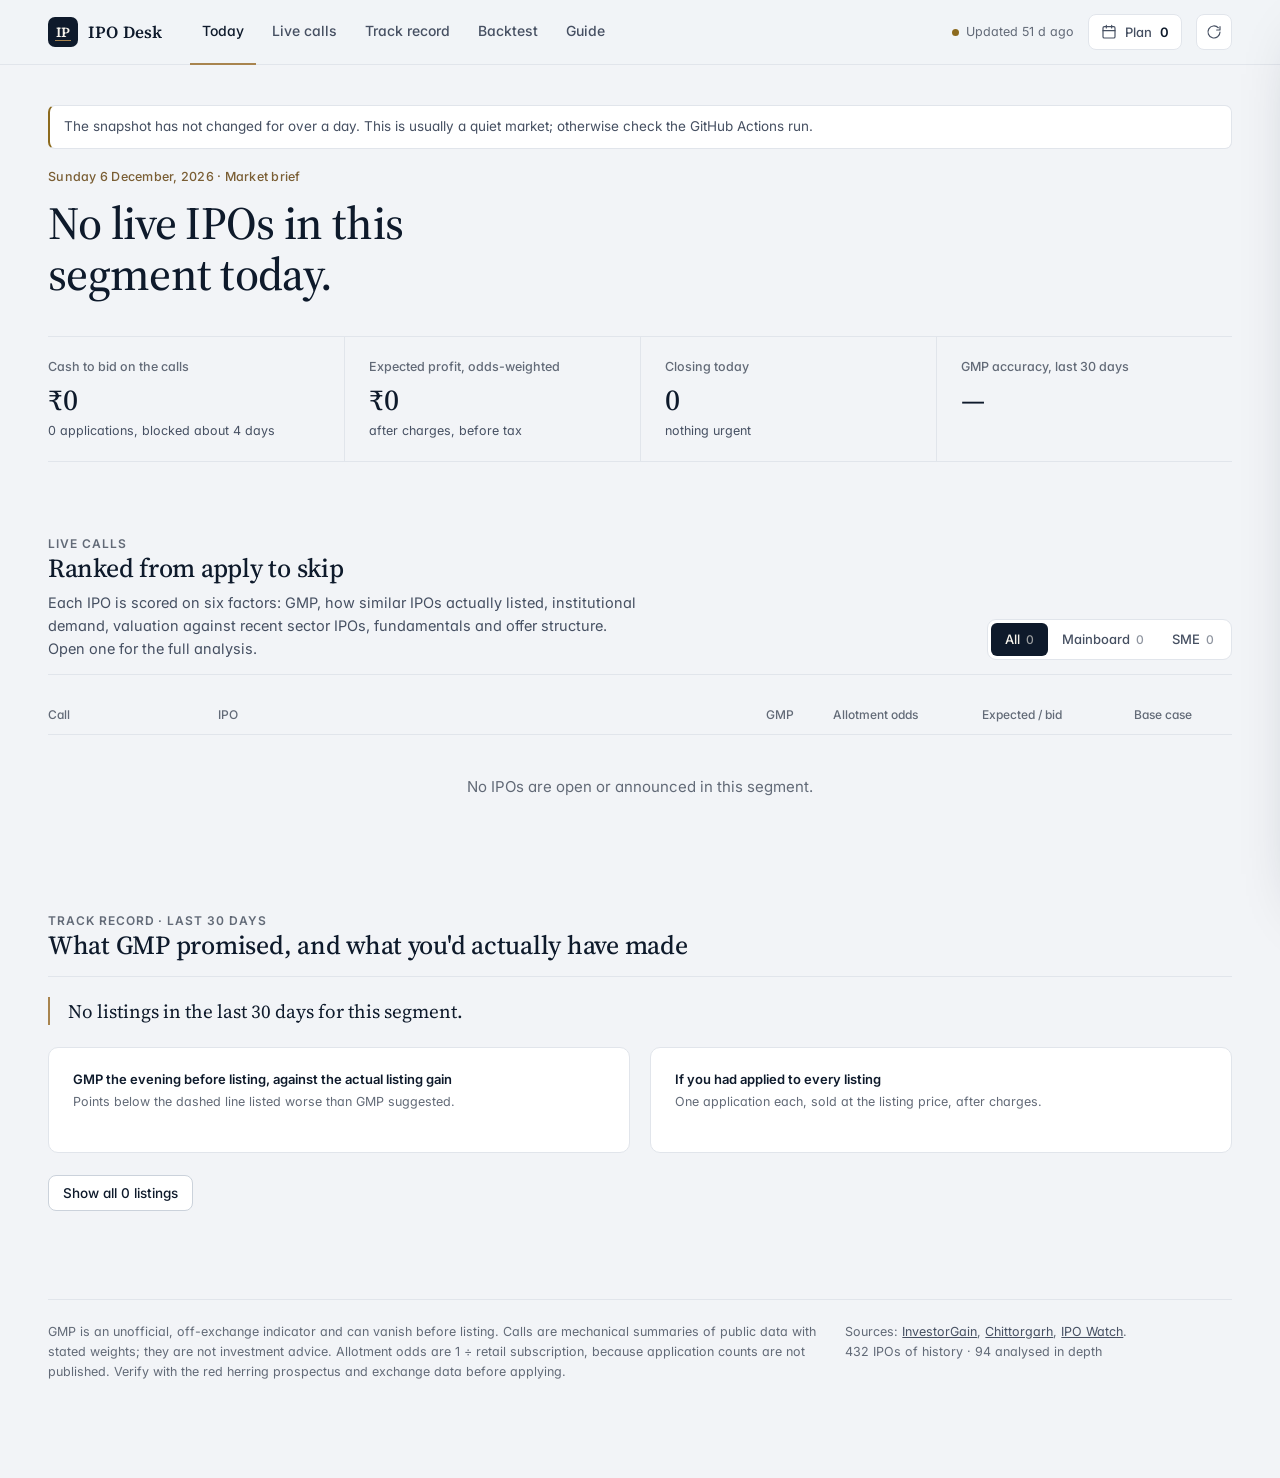
==== commit 3177b607: "Add plain-English guide (web + PDF) and nav link Co-Authored-By: Claude Opus 5.5 <noreply@anthropic." ====
--- a/index.html
+++ b/index.html
@@ -63,6 +63,16 @@
 .fac:last-child{border-bottom:0}
 .fac .note{grid-column:2/-1;color:var(--ink-3);font-size:12px}
 .fac .w{color:var(--ink-3);font-size:12px;text-align:right}
+.rgrade{display:grid;grid-template-columns:auto 1fr auto;gap:16px;align-items:center;padding:14px 16px;border:1px solid var(--line);border-radius:var(--r);margin-bottom:10px}
+.rgrade .gnum{font:500 40px/1 var(--serif)}.rgrade .gnum span{font-size:18px;color:var(--ink-3)}
+.rgrade .glabel{font:500 16px var(--serif)}
+.rgrade .lt{text-align:right;max-width:200px}.rgrade .lt b{font:600 16px var(--sans);display:block}
+.rgrade .lt.pos b{color:var(--good)}.rgrade .lt.neg b{color:var(--bad)}
+@media (max-width:520px){.rgrade{grid-template-columns:auto 1fr}.rgrade .lt{grid-column:1/-1;text-align:left;max-width:none}}
+.vbox{margin-top:12px;padding:12px 14px;background:var(--surface-2);border-radius:var(--r-sm)}
+.vlabel{font-size:14px}.vlabel b{font-weight:600}
+.mults{display:grid;grid-template-columns:repeat(auto-fit,minmax(90px,1fr));gap:10px;margin-top:10px}
+.mults div{display:flex;flex-direction:column;font-size:12px}.mults b{font:500 18px var(--serif);color:var(--ink)}.mults small{color:var(--ink-3)}
 .d-actions{display:flex;gap:10px;flex-wrap:wrap;margin-top:28px;padding-top:18px;border-top:1px solid var(--line)}
 
 /* record section */
@@ -87,7 +97,7 @@
     <a href="#today" data-nav="today" class="on">Today</a>
     <a href="#calls" data-nav="calls">Live calls</a>
     <a href="#record" data-nav="record">Track record</a>
-    <a href="backtest.html">Backtest</a>
+    <a href="backtest.html">Backtest</a><a href="guide.html">Guide</a>
   </nav>
   <div class="bar-end">
     <div class="status" title="Data freshness"><span class="dot" id="liveDot"></span><span class="t" id="liveTxt">Loading</span></div>
@@ -222,7 +232,7 @@
   const bust = "?t=" + Math.floor(Date.now() / 6e5);
   const [a, i] = await Promise.allSettled([fetch("archive.json" + bust).then((r) => r.json()), fetch("insights.json" + bust).then((r) => r.json())]);
   if (a.status === "fulfilled") { S.archive = a.value.records || []; S.recById = new Map(S.archive.map((r) => [r.id, r])); S.rows = B.ledger(S.archive, cfg()); }
-  if (i.status === "fulfilled") { S.ins = i.value.ipos || {}; S.insByIg = new Map(Object.values(S.ins).filter((v) => v.ig_id).map((v) => [v.ig_id, v])); }
+  if (i.status === "fulfilled") { S.ins = i.value.ipos || {}; S.insByIg = new Map(Object.values(S.ins).filter((v) => v.ig_id).map((v) => [v.ig_id, v])); S.cuts = D.gradeCuts(Object.values(S.ins)); }
 }
 async function loadLive() {
   const [y, m] = todayIST().split("-").map(Number);
@@ -260,7 +270,7 @@
     p.st = statusOf(p, t); p.trend = trendOf(p);
     p.pctv = p.price && p.gmp != null ? p.gmp / p.price * 100 : p.gmp_pct;
     p.ins = (p.ig_id && S.insByIg.get(p.ig_id)) || (p.ch_id && S.ins[String(p.ch_id)]) || null;
-    if (p.st !== "listed") p.call = D.decide(p, p.ins, S.rows, c, t);
+    if (p.st !== "listed") { p.call = D.decide(p, p.ins, S.rows, c, t); p.research = D.research(p, p.ins, S.cuts); }
     return p;
   });
 }
@@ -285,6 +295,8 @@
   if (pos.length) s += ` In its favour: ${pos.join("; ")}.`;
   if (neg.length) s += ` Against it: ${neg.join("; ")}.`;
   if (c.verdict === "LOTTERY" && c.ev != null) s += ` At ${oddsText(c.odds).toLowerCase()} odds, the expected gain per application is only ${inr(c.ev)}.`;
+  const r = p.research;
+  if (r && r.grade) s += ` For holding beyond listing, the research view is ${r.longTerm.call.toLowerCase()}: ${r.longTerm.why.charAt(0).toLowerCase() + r.longTerm.why.slice(1)}.`;
   return s;
 }
 
@@ -317,7 +329,7 @@
 function row(p, t) {
   const c = p.call, s = c.scenarios, sme = p.segment === "SME", hot = p.st === "open" && p.close === t;
   return `<button class="row ${c.verdict === "SKIP" || c.verdict === "CLOSED" ? "dim" : ""}" type="button" data-open="${esc(p.id)}" aria-label="${esc(p.name)}: ${LABEL[c.verdict]}. Open analysis">
-    <div><span class="tag t-${c.verdict}">${LABEL[c.verdict]}</span><div class="score">Score ${c.score ?? "—"} / 100</div></div>
+    <div><span class="tag t-${c.verdict}">${LABEL[c.verdict]}</span><div class="score">Score ${c.score ?? "—"}${p.research && p.research.grade ? ` · <span title="Fundamental grade within its segment">Grade ${p.research.grade}/5</span>` : ""}</div></div>
     <div><div class="name">${esc(p.name)}</div><div class="meta"><span class="chip ${sme ? "sme" : ""}">${sme ? esc(p.exchange || "SME") : "Mainboard"}</span>${band(p) ? `<span class="num">${band(p)}</span>` : ""}<span class="${hot ? "hot" : ""}">${esc(when(p, t))}</span>${S.plan.has(p.id) ? `<span class="pos">${ICON.check} In plan</span>` : ""}</div></div>
     <div class="v num"><b>${p.gmp == null ? "—" : inr(p.gmp)}</b><small>${p.pctv == null ? "no quote yet" : pc(p.pctv) + (p.trend > 0 ? ", rising" : p.trend < 0 ? ", falling" : "")}</small></div>
     <div class="v num"><b>${oddsText(c.odds)}</b><small>${esc(c.odds.basis)}</small></div>
@@ -367,11 +379,34 @@
       <div><div class="l">Expected per application</div><div class="v ${sg(c.ev)}">${c.ev == null ? "—" : inr(c.ev)}</div><div class="h">odds × base case, after charges</div></div>
       <div><div class="l">Minimum application</div><div class="v">${c.invested ? inr(c.invested) : "—"}</div><div class="h">${p.lot ? (sme ? "2 lots of " : "1 lot of ") + p.lot + " shares" : ""}</div></div></div>
     ${range}
-    <div class="d-sec"><h4>What drives the call</h4><ul class="why">${c.reasons.slice(0, 6).map((r) => `<li><span class="${r.kind === "+" ? "p" : "m"}">${r.kind === "+" ? ICON.plus : ICON.minus}</span><span>${esc(r.t)}</span></li>`).join("") || '<li class="muted">Not enough data yet.</li>'}</ul></div>
+    ${researchHtml(p)}
+    <div class="d-sec"><h4>What drives the listing call</h4><ul class="why">${c.reasons.slice(0, 6).map((r) => `<li><span class="${r.kind === "+" ? "p" : "m"}">${r.kind === "+" ? ICON.plus : ICON.minus}</span><span>${esc(r.t)}</span></li>`).join("") || '<li class="muted">Not enough data yet.</li>'}</ul></div>
     <div class="d-sec"><h4>Score breakdown · weight</h4>${facs}</div>
     <div class="d-sec"><h4>Demand and structure</h4><p style="margin:0;font-size:14px">${esc(demand)}${ins.issue_size_cr ? ` · issue ₹${Math.round(ins.issue_size_cr).toLocaleString("en-IN")} Cr, ${Math.round((ins.fresh_cr || 0) / ins.issue_size_cr * 100)}% fresh` : ""}${ins.promoter_post ? ` · promoters ${ins.promoter_pre}% → ${ins.promoter_post}%` : ""}${ins.mcap_cr ? ` · market cap ₹${Math.round(ins.mcap_cr).toLocaleString("en-IN")} Cr` : ""}</p></div>
     ${finT}${prec}
     <div class="d-actions"><button class="btn ${S.plan.has(p.id) ? "" : "primary"}" type="button" data-plan="${esc(p.id)}">${S.plan.has(p.id) ? ICON.check + " In your plan" : ICON.plus + " Add to plan"}</button>${link ? `<a class="btn" href="${link}" target="_blank" rel="noopener">Prospectus details ${ICON.ext}</a>` : ""}</div>`;
+}
+function researchHtml(p) {
+  const r = p.research, ins = p.ins || {};
+  if (!r) return "";
+  const v = r.valuation || {}, sp = r.sponsorship || {}, PN = { growth: "Growth", profitability: "Profitability", balance: "Balance sheet", governance: "Governance & issue" };
+  const tone = r.longTerm.call === "Positive" ? "pos" : r.longTerm.call === "Cautious" ? "neg" : "";
+  const bars = Object.keys(D.PILLARS).map((k) => { const f = r.pillars[k];
+    if (!f) return `<div class="fac"><span class="muted">${PN[k]}</span><div class="meter"></div><span class="w">${D.PILLARS[k]}</span><span class="note">Not disclosed</span></div>`;
+    const col = f.s >= 0.65 ? "var(--good)" : f.s >= 0.4 ? "var(--gold)" : "var(--bad)";
+    return `<div class="fac"><span>${PN[k]}</span><div class="meter"><i style="width:${Math.round(f.s * 100)}%;background:${col}"></i></div><span class="w">${D.PILLARS[k]}</span><span class="note">${esc(f.note)}</span></div>`; }).join("");
+  const mult = [v.pe ? ["P/E", v.pe.toFixed(1) + "x", v.peerMed ? `sector IPOs ${v.peerMed.toFixed(0)}x` : ""] : null, v.evEbitda ? ["EV/EBITDA", v.evEbitda.toFixed(1) + "x", ""] : null,
+    v.peg ? ["PEG", v.peg.toFixed(2), "P/E ÷ profit growth"] : null, v.pb ? ["P/B", v.pb.toFixed(1) + "x", ""] : null].filter(Boolean);
+  const cons = sp.consensus, consTxt = cons ? `${cons.subscribe} subscribe · ${cons.may_apply} may apply · ${cons.neutral} neutral · ${cons.avoid} avoid` : "No broker notes yet";
+  const anchors = sp.anchors ? `${sp.anchors} anchors · ${Math.round(sp.longOnly)}% mutual funds and insurers${sp.foreign ? ` · ${Math.round(sp.foreign)}% marquee foreign funds` : ""}` : "Anchor book not yet allotted";
+  return `<div class="d-sec research"><h4>Research view · long term</h4>
+    <div class="rgrade"><div class="gnum">${r.grade ?? "—"}<span>/5</span></div><div><div class="glabel">${r.grade ? D.GRADE[r.grade] + " fundamentals" : "Not graded"}</div><div class="muted" style="font-size:12.5px">${r.relative ? "Graded against recent " + (p.segment === "SME" ? "SME" : "mainboard") + " IPOs" : "Absolute scale"}</div></div>
+      <div class="lt ${tone}"><div class="muted" style="font-size:12px">Long-term view</div><b>${esc(r.longTerm.call)}</b><div style="font-size:12px" class="soft">${esc(r.longTerm.why)}</div></div></div>
+    ${bars}
+    <div class="vbox"><div class="vlabel">Valuation: <b>${esc(v.label || "Not enough data")}</b></div>${mult.length ? `<div class="mults num">${mult.map(([a, b, c]) => `<div><span class="muted">${a}</span><b>${b}</b><small>${c}</small></div>`).join("")}</div>` : ""}</div>
+    ${r.notes.length ? `<ul class="why" style="margin-top:14px">${r.notes.slice(0, 5).map((n) => `<li><span class="${n.kind === "+" ? "p" : "m"}">${n.kind === "+" ? ICON.plus : ICON.minus}</span><span>${esc(n.t)}</span></li>`).join("")}</ul>` : ""}
+    <p style="margin:14px 0 0;font-size:13.5px"><span class="muted">Anchor book:</span> ${esc(anchors)}<br><span class="muted">Broker notes:</span> ${esc(consTxt)}${ins.objects ? `<br><span class="muted">Use of proceeds:</span> ${esc(ins.objects.length > 220 ? ins.objects.slice(0, 220) + "…" : ins.objects)}` : ""}</p>
+  </div>`;
 }
 function drawerPlan() {
   const t = todayIST(), acc = cfg().accounts;
--- a/ui.css
+++ b/ui.css
@@ -2,10 +2,10 @@
    Swiss-minimal structure, private-bank palette. Hairlines over boxes, one accent, tabular figures. */
 
 :root{
-  --bg:#F6F4EF; --surface:#FFFFFF; --surface-2:#FBFAF7; --line:#E8E3D9; --line-2:#D9D2C3;
-  --ink:#0E1A2B; --ink-2:#4A5466; --ink-3:#868C96;
+  --bg:#F2F4F7; --surface:#FFFFFF; --surface-2:#F7F8FA; --line:#E1E5EB; --line-2:#CBD2DB;
+  --ink:#0E1A2B; --ink-2:#465062; --ink-3:#626A77;
   --brand:#0E1A2B; --on-brand:#F7F4EC;
-  --gold:#A8844F; --gold-ink:#7A5E34; --gold-soft:#F4EEE2;
+  --gold:#A8844F; --gold-ink:#7A5E34; --gold-soft:#F5F0E6;
   --good:#1D6B52; --good-soft:#E6F1EB; --bad:#9A2F2F; --bad-soft:#F6E7E5;
   --info:#1F3A5F; --info-soft:#E8EDF4; --plum:#5B5283; --plum-soft:#EEECF4; --warn:#8C6A1E;
   --elev:0 24px 64px -28px rgba(14,26,43,.45);
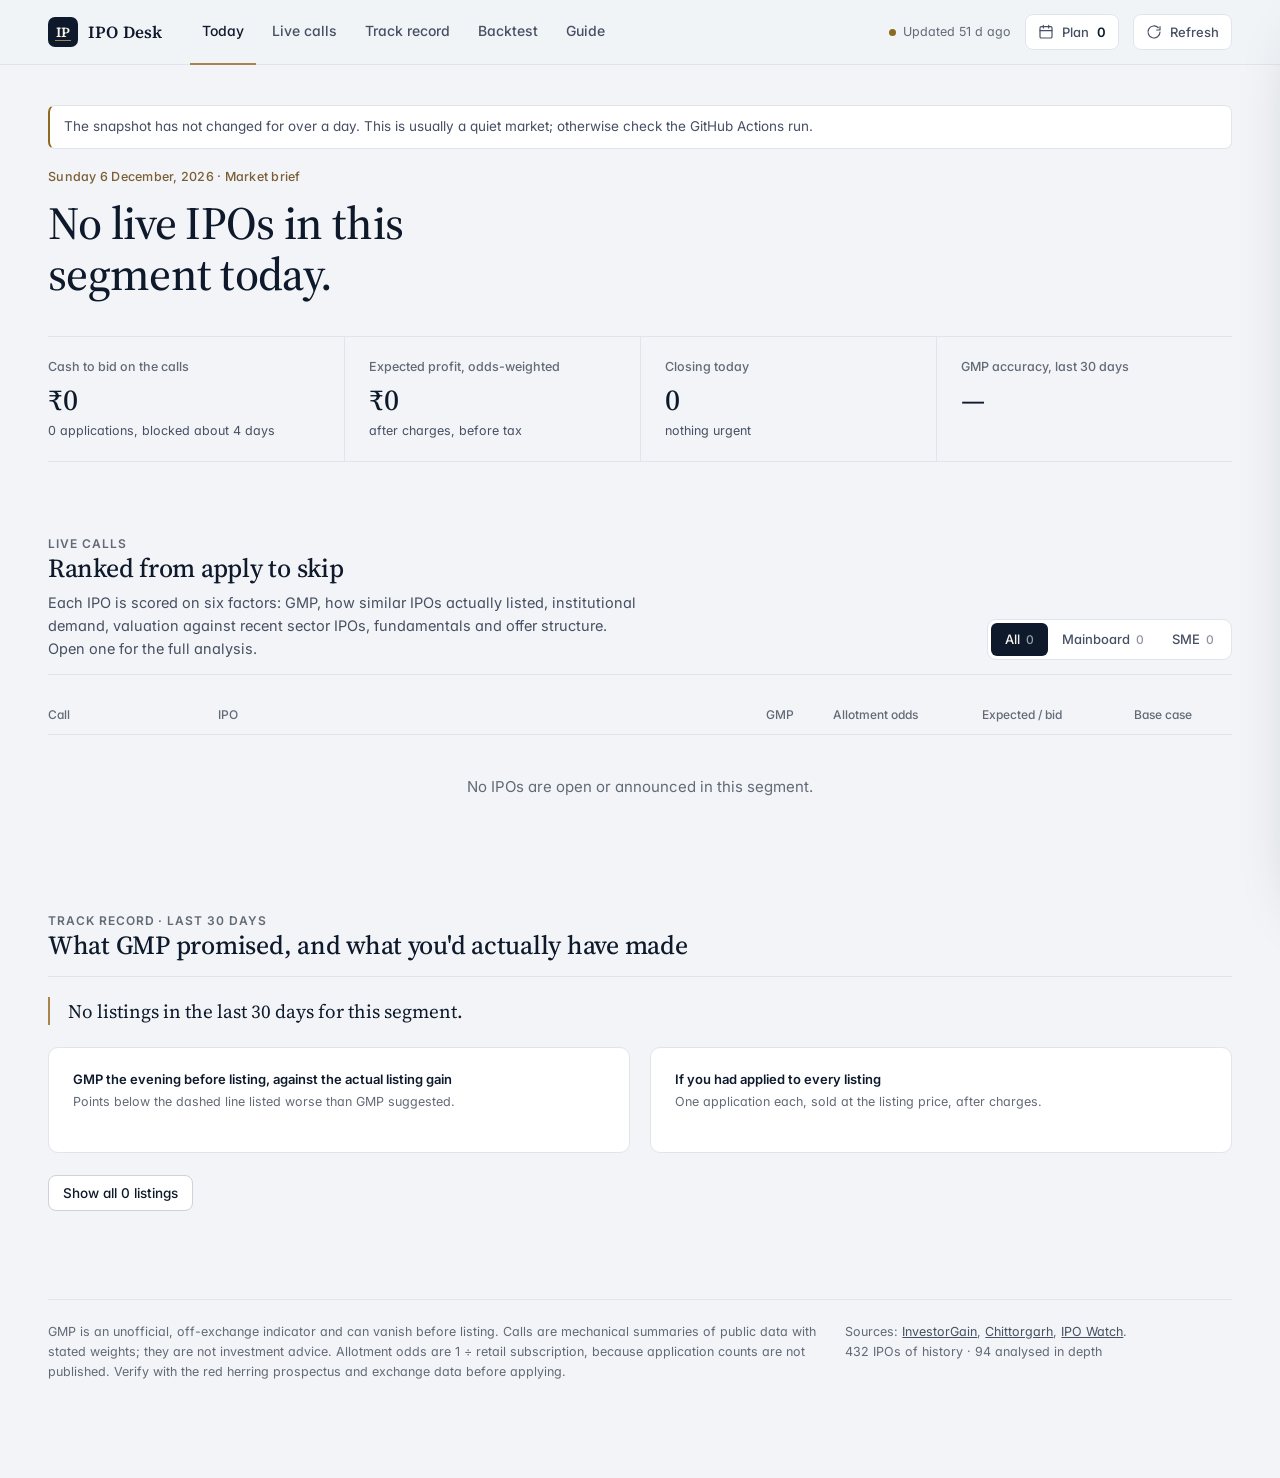
==== commit 258ba0c2: "Refresh hourly instead of every 30 minutes; labelled Refresh button Co-Authored-By: Claude Opus 5.5 " ====
--- a/index.html
+++ b/index.html
@@ -102,7 +102,7 @@
   <div class="bar-end">
     <div class="status" title="Data freshness"><span class="dot" id="liveDot"></span><span class="t" id="liveTxt">Loading</span></div>
     <button class="plan-pill" id="planBtn" type="button" aria-label="Open my plan"><svg class="i" viewBox="0 0 24 24"><rect x="3" y="4" width="18" height="17" rx="2"/><path d="M8 2v4M16 2v4M3 10h18"/></svg>Plan <b id="planN">0</b></button>
-    <button class="icon-btn" id="refreshBtn" type="button" aria-label="Refresh data"><svg class="i" viewBox="0 0 24 24"><path d="M21 12a9 9 0 1 1-2.6-6.4"/><path d="M21 4v5h-5"/></svg></button>
+    <button class="plan-pill" id="refreshBtn" type="button" title="Fetch the latest GMP and subscription now"><svg class="i" viewBox="0 0 24 24"><path d="M21 12a9 9 0 1 1-2.6-6.4"/><path d="M21 4v5h-5"/></svg>Refresh</button>
   </div>
 </div></header>
 
